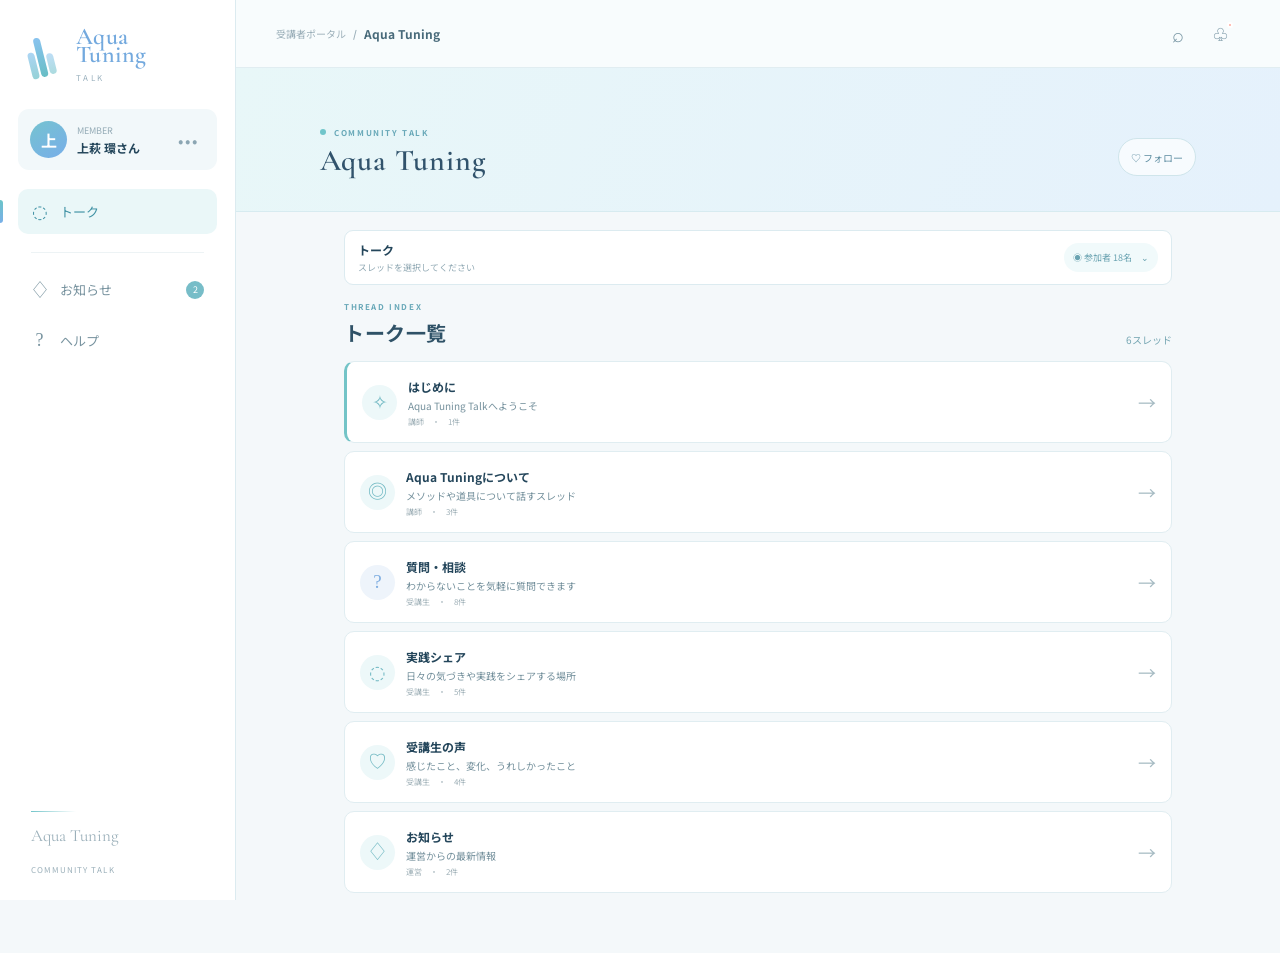
==== index.html @ fd18c33f "Simplify Aqua Tuning into thread-based talk app" ====
<!doctype html>
<html lang="ja">
  <head>
    <meta charset="UTF-8" />
    <meta name="viewport" content="width=device-width, initial-scale=1.0" />
    <meta name="theme-color" content="#f2f8fa" />
    <meta name="description" content="Aqua Tuning Talk" />
    <title>Aqua Tuning | Talk</title>
    <link rel="preconnect" href="https://fonts.googleapis.com" />
    <link rel="preconnect" href="https://fonts.gstatic.com" crossorigin />
    <link href="https://fonts.googleapis.com/css2?family=Cormorant+Garamond:wght@500;600;700&family=Noto+Sans+JP:wght@400;500;600;700&display=swap" rel="stylesheet" />
    <link rel="stylesheet" href="styles.css" />
  </head>
  <body>
    <div class="app-shell">
      <aside class="sidebar" id="sidebar" aria-label="メインナビゲーション">
        <div class="brand-lockup">
          <div class="brand-mark" aria-hidden="true"><span></span><span></span><span></span></div>
          <div><p class="brand-name">Aqua<br />Tuning</p><p class="brand-sub">TALK</p></div>
        </div>

        <div class="profile-card">
          <div class="avatar avatar-user">上</div>
          <div><p class="profile-label">MEMBER</p><p class="profile-name">上萩 環さん</p></div>
          <button class="icon-button" id="profile-button" aria-label="プロフィールメニュー">•••</button>
          <div class="profile-popover" id="profile-popover" hidden>
            <p>MY ACCOUNT</p><strong>上萩 環さん</strong>
            <button data-toast="プロフィール編集は準備中です">プロフィールを編集</button>
            <button data-toast="ログアウト機能は準備中です">ログアウト</button>
          </div>
        </div>

        <nav class="side-nav">
          <button class="side-link active" data-thread-list><span class="nav-icon">◌</span>トーク</button>
          <div class="nav-divider"></div>
          <button class="side-link" data-toast="お知らせ一覧は準備中です"><span class="nav-icon">♢</span>お知らせ<span class="nav-badge">2</span></button>
          <button class="side-link" data-toast="ヘルプセンターは準備中です"><span class="nav-icon">?</span>ヘルプ</button>
        </nav>

        <div class="sidebar-bottom"><div class="water-line"></div><p>Aqua Tuning</p><span>COMMUNITY TALK</span></div>
      </aside>

      <button class="drawer-scrim" id="drawer-scrim" aria-label="メニューを閉じる" hidden></button>

      <main class="main-content">
        <header class="topbar">
          <button class="mobile-menu" id="mobile-menu" aria-label="メニューを開く">☰</button>
          <div class="breadcrumb"><span>受講者ポータル</span><b>/</b><strong>Aqua Tuning</strong></div>
          <div class="top-actions">
            <button class="circle-action" data-toast="検索機能は準備中です" aria-label="検索">⌕</button>
            <button class="circle-action notification" id="notification-button" aria-label="通知">♧<i></i></button>
          </div>
          <div class="notification-popover" id="notification-popover" hidden>
            <div class="popover-heading"><strong>お知らせ</strong><span>2件</span></div>
            <button data-toast="お知らせを確認しました"><b>講師</b><span>新しい投稿があります</span><small>昨日</small></button>
            <button data-toast="お知らせを確認しました"><b>運営</b><span>Aqua Tuning Talkへようこそ</span><small>2日前</small></button>
          </div>
        </header>

        <section class="room-header">
          <div><p class="eyebrow"><span class="eyebrow-dot"></span> COMMUNITY TALK</p><h1>Aqua Tuning</h1></div>
          <button class="outline-button" data-toast="トークをフォローしました">♡ フォロー</button>
        </section>

        <div class="content-wrap">
          <div class="room-toolbar"><div><strong>トーク</strong><span>スレッドを選択してください</span></div><button data-toast="参加者一覧は準備中です">◉ 参加者 18名　⌄</button></div>

          <section class="thread-list-view" id="thread-list-view" aria-labelledby="thread-index-title">
            <div class="section-heading"><div><p class="section-kicker">THREAD INDEX</p><h2 id="thread-index-title">トーク一覧</h2></div><span class="thread-count">6スレッド</span></div>
            <div class="thread-list">
              <button class="thread-item pinned" data-thread="welcome"><span class="thread-symbol">✧</span><span class="thread-copy"><strong>はじめに</strong><small>Aqua Tuning Talkへようこそ</small><em>講師　・　1件</em></span><span class="thread-arrow">→</span></button>
              <button class="thread-item" data-thread="about"><span class="thread-symbol">◎</span><span class="thread-copy"><strong>Aqua Tuningについて</strong><small>メソッドや道具について話すスレッド</small><em>講師　・　3件</em></span><span class="thread-arrow">→</span></button>
              <button class="thread-item" data-thread="questions"><span class="thread-symbol">?</span><span class="thread-copy"><strong>質問・相談</strong><small>わからないことを気軽に質問できます</small><em>受講生　・　8件</em></span><span class="thread-arrow">→</span></button>
              <button class="thread-item" data-thread="practice"><span class="thread-symbol">◌</span><span class="thread-copy"><strong>実践シェア</strong><small>日々の気づきや実践をシェアする場所</small><em>受講生　・　5件</em></span><span class="thread-arrow">→</span></button>
              <button class="thread-item" data-thread="voice"><span class="thread-symbol">♡</span><span class="thread-copy"><strong>受講生の声</strong><small>感じたこと、変化、うれしかったこと</small><em>受講生　・　4件</em></span><span class="thread-arrow">→</span></button>
              <button class="thread-item" data-thread="news"><span class="thread-symbol">♢</span><span class="thread-copy"><strong>お知らせ</strong><small>運営からの最新情報</small><em>運営　・　2件</em></span><span class="thread-arrow">→</span></button>
            </div>
          </section>

          <section class="thread-detail" id="thread-detail" hidden aria-live="polite">
            <button class="back-button" id="thread-back">← トーク一覧へ戻る</button>
            <div class="thread-detail-head"><span class="thread-detail-label" id="thread-label">THREAD</span><h2 id="thread-title">はじめに</h2><p id="thread-description"></p></div>
            <div class="thread-posts" id="thread-posts"></div>
            <div class="composer-card">
              <div class="avatar avatar-user">上</div>
              <div class="composer-main"><textarea id="thread-input" rows="2" placeholder="このスレッドに投稿する…"></textarea><div class="composer-actions"><div class="composer-tools"><button data-toast="画像添付は準備中です">⊙ 画像</button><button data-toast="ファイル添付は準備中です">⌁ ファイル</button></div><button class="primary-button" id="thread-post-button">投稿する <span>→</span></button></div></div>
            </div>
          </section>
        </div>
      </main>

      <nav class="mobile-bottom-nav" aria-label="スマホ用ナビゲーション"><button class="mobile-bottom-link active" data-thread-list><span>◌</span><small>トーク一覧</small></button><button class="mobile-bottom-link" data-toast="お知らせ一覧は準備中です"><span>♢</span><small>お知らせ</small></button><button class="mobile-bottom-link" data-toast="プロフィールは準備中です"><span>◯</span><small>プロフィール</small></button></nav>
    </div>
    <div class="toast" id="toast" role="status"></div>
    <script src="app.js"></script>
  </body>
</html>
---- styles.css ----
:root {
  --ink: #24465b;
  --muted: #8ba3ae;
  --line: #dcebf0;
  --paper: #f4f8fa;
  --white: #fff;
  --aqua: #69bdc4;
  --blue: #78afe8;
  --navy: #173b52;
  font-family: "Noto Sans JP", sans-serif;
  color: var(--ink);
  background: var(--paper);
}
* { box-sizing: border-box; }
html, body { margin: 0; min-width: 320px; background: var(--paper); }
body { -webkit-tap-highlight-color: transparent; }
button, textarea { font: inherit; }
button { border: 0; cursor: pointer; }
.app-shell { min-height: 100svh; }
.sidebar { position: fixed; inset: 0 auto 0 0; z-index: 12; width: min(86vw, 285px); padding: 26px 18px 22px; display: flex; flex-direction: column; background: var(--white); border-right: 1px solid var(--line); transform: translateX(-105%); transition: transform .22s ease; box-shadow: 12px 0 35px rgba(36, 89, 111, .12); }
.sidebar.open { transform: none; }
.drawer-scrim { position: fixed; inset: 0; z-index: 11; background: rgba(24, 53, 69, .28); }
.drawer-scrim[hidden] { display: none; }
.brand-lockup { display: flex; align-items: center; gap: 11px; padding: 2px 10px 26px; }
.brand-mark { width: 37px; height: 44px; display: flex; align-items: center; gap: 2px; transform: rotate(-14deg); }
.brand-mark span { display: block; width: 7px; border-radius: 10px; background: linear-gradient(180deg, #89c3ef, #68bec5); }
.brand-mark span:nth-child(1) { height: 27px; margin-top: 12px; opacity: .7; }.brand-mark span:nth-child(2) { height: 40px; }.brand-mark span:nth-child(3) { height: 21px; margin-top: 17px; opacity: .55; }
.brand-name { margin: 0; color: #73a9de; font: 600 24px/.76 "Cormorant Garamond", serif; letter-spacing: .02em; }.brand-sub { margin: 8px 0 0; color: #9bb1be; font-size: 8px; letter-spacing: .29em; }
.profile-card { position: relative; display: flex; align-items: center; gap: 10px; margin-bottom: 19px; padding: 12px; border-radius: 11px; background: #f2f8fa; }
.avatar { width: 37px; height: 37px; flex: 0 0 auto; display: grid; place-items: center; border-radius: 50%; color: white; font-weight: 700; }.avatar-user { background: linear-gradient(145deg, #75c3d0, #78aee9); }.avatar-instructor { background: linear-gradient(145deg, #8aafd1, #3a739e); }.avatar-tamura { background: linear-gradient(145deg, #e9c2a8, #c8907d); }
.profile-label { margin: 0; color: #94abb6; font-size: 9px; }.profile-name { margin: 2px 0 0; font-size: 12px; font-weight: 700; }.icon-button { margin-left: auto; background: none; color: #8ca6b3; letter-spacing: 2px; }
.profile-popover { position: absolute; z-index: 3; top: 62px; right: 0; left: 0; padding: 13px; background: white; border: 1px solid var(--line); border-radius: 11px; box-shadow: 0 14px 32px rgba(43, 88, 109, .14); }.profile-popover p { margin: 0 0 5px; color: #83a8b5; font-size: 8px; letter-spacing: .15em; }.profile-popover strong { display: block; margin-bottom: 8px; font-size: 11px; }.profile-popover button { display: block; width: 100%; padding: 8px 0; color: #668694; background: none; border-top: 1px solid #edf3f5; text-align: left; font-size: 10px; }
.side-nav { display: grid; gap: 6px; }.side-link { position: relative; display: flex; align-items: center; gap: 12px; width: 100%; min-height: 45px; padding: 10px 13px; color: #78939f; background: transparent; border-radius: 10px; text-align: left; font-size: 13px; }.side-link.active, .side-link:hover { color: #3f91a4; background: #eaf7f8; }.side-link.active::before { content: ""; position: absolute; left: -18px; width: 3px; height: 23px; border-radius: 0 3px 3px 0; background: linear-gradient(#6bc4c8, #79afe8); }.nav-icon { width: 17px; text-align: center; font: 18px serif; }.nav-divider { height: 1px; margin: 12px 13px 8px; background: #edf3f5; }.nav-badge { display: grid; place-items: center; width: 18px; height: 18px; margin-left: auto; color: white; background: #77bdc8; border-radius: 50%; font-size: 9px; }
.sidebar-bottom { margin-top: auto; padding: 0 13px; color: #9bb0ba; }.water-line { width: 45px; height: 1px; margin-bottom: 13px; background: linear-gradient(90deg, #73c5ca, transparent); }.sidebar-bottom p { margin: 0 0 8px; font: 17px "Cormorant Garamond", serif; }.sidebar-bottom span { font-size: 8px; letter-spacing: .13em; }
.main-content { min-height: 100svh; padding-bottom: 76px; }.topbar { position: sticky; top: 0; z-index: 8; display: flex; align-items: center; height: 58px; padding: 0 14px; background: rgba(248, 252, 253, .96); border-bottom: 1px solid #e1edf1; backdrop-filter: blur(12px); }.mobile-menu { display: grid; place-items: center; width: 40px; height: 40px; margin-right: 7px; color: #6d8d9a; background: transparent; font-size: 18px; }.breadcrumb { min-width: 0; flex: 1; display: flex; align-items: center; gap: 7px; overflow: hidden; color: #9bafb9; font-size: 10px; }.breadcrumb span, .breadcrumb b { display: none; }.breadcrumb strong { overflow: hidden; color: #486a7a; font-size: 12px; text-overflow: ellipsis; white-space: nowrap; }.top-actions { display: flex; gap: 2px; }.circle-action { position: relative; display: grid; place-items: center; width: 40px; height: 40px; color: #7896a4; background: transparent; border-radius: 50%; font-size: 20px; }.circle-action.notification { font-size: 15px; }.notification i { position: absolute; top: 8px; right: 7px; width: 6px; height: 6px; background: #ffab9f; border: 2px solid white; border-radius: 50%; }.notification-popover { position: fixed; z-index: 10; top: 61px; right: 14px; left: 14px; padding: 14px; background: white; border: 1px solid var(--line); border-radius: 12px; box-shadow: 0 15px 32px rgba(42, 86, 108, .14); }.popover-heading { display: flex; justify-content: space-between; margin-bottom: 5px; font-size: 12px; }.popover-heading span { color: #6eb9c1; font-size: 9px; }.notification-popover button { display: grid; grid-template-columns: 34px 1fr; gap: 2px 8px; width: 100%; padding: 10px 0; background: none; border-top: 1px solid #edf3f5; text-align: left; }.notification-popover button b { grid-row: span 2; display: grid; place-items: center; width: 27px; height: 27px; color: #66aab4; background: #edf8f9; border-radius: 50%; font-size: 8px; }.notification-popover button span { color: #5b7b8a; font-size: 10px; }.notification-popover button small { color: #a0b1ba; font-size: 8px; }
.room-header { display: flex; align-items: end; justify-content: space-between; min-height: 116px; padding: 27px 18px 23px; background: linear-gradient(110deg, #e8f7f8, #e5f1fc); border-bottom: 1px solid #d7ebf0; }.eyebrow, .section-kicker { margin: 0 0 8px; color: #68a8b8; font-size: 8px; font-weight: 700; letter-spacing: .2em; }.eyebrow-dot { display: inline-block; width: 6px; height: 6px; margin-right: 5px; background: #70c5ca; border-radius: 50%; vertical-align: 1px; }.room-header h1 { margin: 0; color: #31536c; font: 600 30px/1 "Cormorant Garamond", serif; letter-spacing: .03em; }.outline-button { min-height: 38px; padding: 8px 12px; color: #5f8ea2; background: rgba(255,255,255,.7); border: 1px solid #cfe5eb; border-radius: 20px; font-size: 10px; }
.content-wrap { width: 100%; padding: 0 14px 24px; }.room-toolbar { display: flex; align-items: center; justify-content: space-between; min-height: 55px; margin: 12px 0 16px; padding: 0 13px; background: white; border: 1px solid var(--line); border-radius: 9px; }.room-toolbar div { display: grid; gap: 3px; }.room-toolbar strong { font-size: 12px; }.room-toolbar span { color: #91a9b4; font-size: 9px; }.room-toolbar button { padding: 8px 9px; color: #6aa3b1; background: #f1fafb; border-radius: 17px; font-size: 9px; }
.section-heading { display: flex; align-items: end; justify-content: space-between; margin-bottom: 14px; }.section-kicker { margin-bottom: 6px; }.section-heading h2 { margin: 0; color: #2f5267; font-size: 20px; letter-spacing: .03em; }.thread-count { color: #75a6b2; font-size: 10px; }.thread-list { display: grid; gap: 8px; }.thread-item { display: flex; align-items: center; gap: 11px; width: 100%; min-height: 75px; padding: 12px 11px; color: var(--ink); background: white; border: 1px solid #e0edf1; border-radius: 10px; text-align: left; transition: .18s ease; }.thread-item:hover, .thread-item:focus-visible { border-color: #9ed4dc; box-shadow: 0 7px 18px rgba(57, 123, 148, .09); transform: translateY(-1px); outline: none; }.thread-item.pinned { border-left: 3px solid #73c4c7; }.thread-symbol { display: grid; place-items: center; width: 35px; height: 35px; flex: 0 0 auto; color: #72b9c3; background: #edf8f9; border-radius: 50%; font: 19px serif; }.thread-item:nth-child(3) .thread-symbol { color: #7eade1; background: #eef4fb; }.thread-copy { display: grid; min-width: 0; flex: 1; gap: 3px; }.thread-copy strong { overflow: hidden; font-size: 12px; text-overflow: ellipsis; white-space: nowrap; }.thread-copy small { overflow: hidden; color: #74909c; font-size: 10px; text-overflow: ellipsis; white-space: nowrap; }.thread-copy em { color: #a1b2b9; font-size: 8px; font-style: normal; }.thread-arrow { color: #a5bac2; font-size: 18px; }
.thread-detail { animation: rise .25s ease both; }.thread-detail[hidden] { display: none; }.back-button { min-height: 38px; padding: 7px 0; color: #6d9dab; background: transparent; font-size: 11px; }.thread-detail-head { padding: 15px 0 17px; }.thread-detail-label { color: #72adb9; font-size: 8px; letter-spacing: .2em; }.thread-detail-head h2 { margin: 5px 0 5px; font-size: 23px; }.thread-detail-head p { margin: 0; color: #7e99a4; font-size: 11px; }.thread-posts { display: grid; gap: 10px; margin-bottom: 14px; }.post-card { padding: 15px 14px 11px; background: white; border: 1px solid #e1edf1; border-radius: 10px; }.post-head { display: flex; align-items: center; gap: 9px; }.post-author { margin: 0; font-size: 11px; font-weight: 700; }.post-time { margin: 3px 0 0; color: #9cafb7; font-size: 8px; }.member-tag, .instructor-tag { margin-left: 4px; padding: 3px 5px; color: #77a0b0; background: #edf6f8; border-radius: 8px; font-size: 7px; font-weight: 500; }.instructor-tag { color: #6798cb; background: #eaf2fd; }.more-button { margin-left: auto; color: #b0c1c8; background: transparent; letter-spacing: 2px; }.post-body { margin: 13px 0; color: #5e7886; font-size: 12px; line-height: 1.9; white-space: pre-wrap; }.post-footer { display: flex; gap: 18px; padding-top: 9px; border-top: 1px solid #eef3f5; }.reaction-button, .comment-button { min-height: 28px; padding: 2px 0; color: #94aab3; background: none; font-size: 10px; }.reaction-button.liked { color: #5fb8c0; }.post-quote { display: flex; gap: 10px; align-items: center; margin-bottom: 13px; padding: 11px 12px; background: #f6fbfc; border-radius: 8px; }.post-quote > span { color: #8bc4d0; font: 28px Georgia; }.post-quote strong { font-size: 10px; }.post-quote p { margin: 3px 0 0; color: #829ba8; font-size: 9px; }
.composer-card { display: flex; gap: 9px; padding: 12px; background: white; border: 1px solid #dfecef; border-radius: 10px; }.composer-card > .avatar { width: 34px; height: 34px; }.composer-main { min-width: 0; flex: 1; }.composer-main textarea { display: block; width: 100%; min-height: 67px; padding: 0; color: var(--ink); background: transparent; border: 0; outline: none; resize: vertical; font-size: 13px; line-height: 1.7; }.composer-main textarea::placeholder { color: #a1b3bb; }.composer-actions { display: flex; align-items: center; justify-content: space-between; padding-top: 8px; border-top: 1px solid #eef3f5; }.composer-tools { display: flex; gap: 7px; }.composer-tools button { color: #91aab4; background: none; font-size: 10px; }.primary-button { min-height: 40px; padding: 8px 13px; color: white; background: linear-gradient(100deg, #70c6ca, #73aeea); border-radius: 19px; box-shadow: 0 7px 15px rgba(96,169,201,.2); font-size: 10px; }.primary-button span { margin-left: 4px; font-size: 14px; }
.mobile-bottom-nav { position: fixed; z-index: 7; right: 0; bottom: 0; left: 0; display: flex; height: calc(62px + env(safe-area-inset-bottom)); padding: 5px 16px env(safe-area-inset-bottom); background: rgba(255,255,255,.96); border-top: 1px solid var(--line); box-shadow: 0 -8px 25px rgba(41,92,116,.08); backdrop-filter: blur(14px); }.mobile-bottom-link { display: grid; place-content: center; flex: 1; gap: 1px; color: #9aafb9; background: transparent; font-size: 19px; }.mobile-bottom-link small { font-size: 9px; }.mobile-bottom-link.active { color: #4a9eae; font-weight: 700; }
.toast { position: fixed; z-index: 20; right: 20px; bottom: calc(75px + env(safe-area-inset-bottom)); left: 20px; padding: 12px 16px; color: white; background: #244b62; border-radius: 22px; box-shadow: 0 10px 25px rgba(26,62,82,.23); font-size: 11px; text-align: center; opacity: 0; pointer-events: none; transform: translateY(15px); transition: .25s ease; }.toast.show { opacity: 1; transform: none; }
@keyframes rise { from { opacity: 0; transform: translateY(4px); } to { opacity: 1; transform: none; } }
@media (min-width: 900px) {
  .sidebar { transform: none; width: 236px; box-shadow: none; }.drawer-scrim, .mobile-menu, .mobile-bottom-nav { display: none; }.main-content { margin-left: 236px; padding-bottom: 0; }.topbar { height: 68px; padding: 0 40px; }.breadcrumb span, .breadcrumb b { display: inline; }.notification-popover { position: absolute; top: 58px; right: 40px; left: auto; width: 280px; }.room-header { min-height: 144px; padding: 35px 8%; }.content-wrap { max-width: 900px; margin: 0 auto; padding: 0 36px 60px; }.room-toolbar { margin-top: 18px; }.thread-item { min-height: 82px; padding: 15px; }.thread-detail-head { padding-top: 21px; }.post-card, .composer-card { padding: 18px 20px 13px; }.toast { right: auto; bottom: 24px; left: 50%; width: max-content; transform: translate(-50%, 15px); }.toast.show { transform: translate(-50%, 0); }
}
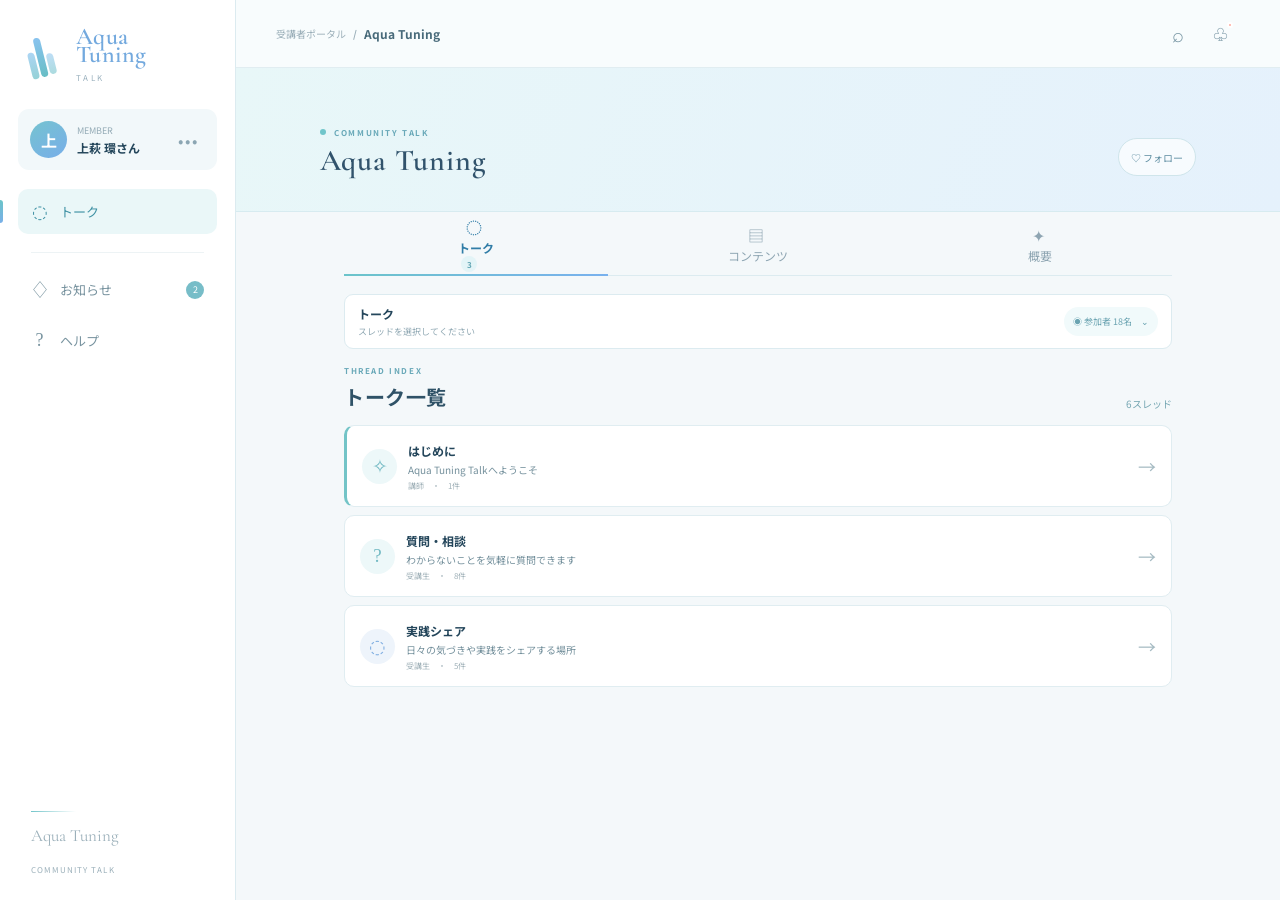
==== commit 54b7b867: "Restore category tabs with vertical thread lists" ====
--- a/index.html
+++ b/index.html
@@ -63,15 +63,35 @@
         </section>
 
         <div class="content-wrap">
+          <div class="tabbar" id="category-tabs" role="tablist" aria-label="カテゴリ">
+            <button class="tab active" role="tab" aria-selected="true" data-category="talk"><span>◌</span> トーク <b class="tab-count">3</b></button>
+            <button class="tab" role="tab" aria-selected="false" data-category="contents"><span>▤</span> コンテンツ</button>
+            <button class="tab" role="tab" aria-selected="false" data-category="overview"><span>✦</span> 概要</button>
+          </div>
           <div class="room-toolbar"><div><strong>トーク</strong><span>スレッドを選択してください</span></div><button data-toast="参加者一覧は準備中です">◉ 参加者 18名　⌄</button></div>
 
-          <section class="thread-list-view" id="thread-list-view" aria-labelledby="thread-index-title">
+          <section class="thread-list-view category-panel" id="category-talk" data-category-panel="talk" aria-labelledby="thread-index-title">
             <div class="section-heading"><div><p class="section-kicker">THREAD INDEX</p><h2 id="thread-index-title">トーク一覧</h2></div><span class="thread-count">6スレッド</span></div>
             <div class="thread-list">
               <button class="thread-item pinned" data-thread="welcome"><span class="thread-symbol">✧</span><span class="thread-copy"><strong>はじめに</strong><small>Aqua Tuning Talkへようこそ</small><em>講師　・　1件</em></span><span class="thread-arrow">→</span></button>
-              <button class="thread-item" data-thread="about"><span class="thread-symbol">◎</span><span class="thread-copy"><strong>Aqua Tuningについて</strong><small>メソッドや道具について話すスレッド</small><em>講師　・　3件</em></span><span class="thread-arrow">→</span></button>
               <button class="thread-item" data-thread="questions"><span class="thread-symbol">?</span><span class="thread-copy"><strong>質問・相談</strong><small>わからないことを気軽に質問できます</small><em>受講生　・　8件</em></span><span class="thread-arrow">→</span></button>
               <button class="thread-item" data-thread="practice"><span class="thread-symbol">◌</span><span class="thread-copy"><strong>実践シェア</strong><small>日々の気づきや実践をシェアする場所</small><em>受講生　・　5件</em></span><span class="thread-arrow">→</span></button>
+            </div>
+          </section>
+
+          <section class="thread-list-view category-panel" id="category-contents" data-category-panel="contents" hidden aria-labelledby="contents-index-title">
+            <div class="section-heading"><div><p class="section-kicker">CONTENT THREADS</p><h2 id="contents-index-title">コンテンツ</h2></div><span class="thread-count">3スレッド</span></div>
+            <div class="thread-list">
+              <button class="thread-item" data-thread="about"><span class="thread-symbol">◎</span><span class="thread-copy"><strong>Aqua Tuningについて</strong><small>メソッドや道具について話すスレッド</small><em>講師　・　3件</em></span><span class="thread-arrow">→</span></button>
+              <button class="thread-item" data-thread="practice"><span class="thread-symbol">◌</span><span class="thread-copy"><strong>実践シェア</strong><small>日々の気づきや実践をシェアする場所</small><em>受講生　・　5件</em></span><span class="thread-arrow">→</span></button>
+              <button class="thread-item" data-thread="questions"><span class="thread-symbol">?</span><span class="thread-copy"><strong>質問・相談</strong><small>コンテンツについて質問できます</small><em>受講生　・　8件</em></span><span class="thread-arrow">→</span></button>
+            </div>
+          </section>
+
+          <section class="thread-list-view category-panel" id="category-overview" data-category-panel="overview" hidden aria-labelledby="overview-index-title">
+            <div class="section-heading"><div><p class="section-kicker">OVERVIEW THREADS</p><h2 id="overview-index-title">概要</h2></div><span class="thread-count">3スレッド</span></div>
+            <div class="thread-list">
+              <button class="thread-item" data-thread="welcome"><span class="thread-symbol">✧</span><span class="thread-copy"><strong>はじめに</strong><small>Aqua Tuning Talkへようこそ</small><em>講師　・　1件</em></span><span class="thread-arrow">→</span></button>
               <button class="thread-item" data-thread="voice"><span class="thread-symbol">♡</span><span class="thread-copy"><strong>受講生の声</strong><small>感じたこと、変化、うれしかったこと</small><em>受講生　・　4件</em></span><span class="thread-arrow">→</span></button>
               <button class="thread-item" data-thread="news"><span class="thread-symbol">♢</span><span class="thread-copy"><strong>お知らせ</strong><small>運営からの最新情報</small><em>運営　・　2件</em></span><span class="thread-arrow">→</span></button>
             </div>
--- a/styles.css
+++ b/styles.css
@@ -34,7 +34,7 @@
 .sidebar-bottom { margin-top: auto; padding: 0 13px; color: #9bb0ba; }.water-line { width: 45px; height: 1px; margin-bottom: 13px; background: linear-gradient(90deg, #73c5ca, transparent); }.sidebar-bottom p { margin: 0 0 8px; font: 17px "Cormorant Garamond", serif; }.sidebar-bottom span { font-size: 8px; letter-spacing: .13em; }
 .main-content { min-height: 100svh; padding-bottom: 76px; }.topbar { position: sticky; top: 0; z-index: 8; display: flex; align-items: center; height: 58px; padding: 0 14px; background: rgba(248, 252, 253, .96); border-bottom: 1px solid #e1edf1; backdrop-filter: blur(12px); }.mobile-menu { display: grid; place-items: center; width: 40px; height: 40px; margin-right: 7px; color: #6d8d9a; background: transparent; font-size: 18px; }.breadcrumb { min-width: 0; flex: 1; display: flex; align-items: center; gap: 7px; overflow: hidden; color: #9bafb9; font-size: 10px; }.breadcrumb span, .breadcrumb b { display: none; }.breadcrumb strong { overflow: hidden; color: #486a7a; font-size: 12px; text-overflow: ellipsis; white-space: nowrap; }.top-actions { display: flex; gap: 2px; }.circle-action { position: relative; display: grid; place-items: center; width: 40px; height: 40px; color: #7896a4; background: transparent; border-radius: 50%; font-size: 20px; }.circle-action.notification { font-size: 15px; }.notification i { position: absolute; top: 8px; right: 7px; width: 6px; height: 6px; background: #ffab9f; border: 2px solid white; border-radius: 50%; }.notification-popover { position: fixed; z-index: 10; top: 61px; right: 14px; left: 14px; padding: 14px; background: white; border: 1px solid var(--line); border-radius: 12px; box-shadow: 0 15px 32px rgba(42, 86, 108, .14); }.popover-heading { display: flex; justify-content: space-between; margin-bottom: 5px; font-size: 12px; }.popover-heading span { color: #6eb9c1; font-size: 9px; }.notification-popover button { display: grid; grid-template-columns: 34px 1fr; gap: 2px 8px; width: 100%; padding: 10px 0; background: none; border-top: 1px solid #edf3f5; text-align: left; }.notification-popover button b { grid-row: span 2; display: grid; place-items: center; width: 27px; height: 27px; color: #66aab4; background: #edf8f9; border-radius: 50%; font-size: 8px; }.notification-popover button span { color: #5b7b8a; font-size: 10px; }.notification-popover button small { color: #a0b1ba; font-size: 8px; }
 .room-header { display: flex; align-items: end; justify-content: space-between; min-height: 116px; padding: 27px 18px 23px; background: linear-gradient(110deg, #e8f7f8, #e5f1fc); border-bottom: 1px solid #d7ebf0; }.eyebrow, .section-kicker { margin: 0 0 8px; color: #68a8b8; font-size: 8px; font-weight: 700; letter-spacing: .2em; }.eyebrow-dot { display: inline-block; width: 6px; height: 6px; margin-right: 5px; background: #70c5ca; border-radius: 50%; vertical-align: 1px; }.room-header h1 { margin: 0; color: #31536c; font: 600 30px/1 "Cormorant Garamond", serif; letter-spacing: .03em; }.outline-button { min-height: 38px; padding: 8px 12px; color: #5f8ea2; background: rgba(255,255,255,.7); border: 1px solid #cfe5eb; border-radius: 20px; font-size: 10px; }
-.content-wrap { width: 100%; padding: 0 14px 24px; }.room-toolbar { display: flex; align-items: center; justify-content: space-between; min-height: 55px; margin: 12px 0 16px; padding: 0 13px; background: white; border: 1px solid var(--line); border-radius: 9px; }.room-toolbar div { display: grid; gap: 3px; }.room-toolbar strong { font-size: 12px; }.room-toolbar span { color: #91a9b4; font-size: 9px; }.room-toolbar button { padding: 8px 9px; color: #6aa3b1; background: #f1fafb; border-radius: 17px; font-size: 9px; }
+.content-wrap { width: 100%; padding: 0 14px 24px; }.tabbar { position: sticky; top: 58px; z-index: 6; display: flex; align-items: stretch; gap: 4px; height: 56px; margin: 0 -14px; padding: 0 10px; background: rgba(244,248,250,.95); border-bottom: 1px solid var(--line); backdrop-filter: blur(10px); }.tab { position: relative; display: grid; place-content: center; flex: 1; min-height: 52px; padding: 0; color: #8ea5b2; background: transparent; font-size: 11px; }.tab span { display: none; }.tab.active { color: #317da7; font-weight: 700; }.tab.active::after { content: ""; position: absolute; right: 10%; bottom: -1px; left: 10%; height: 2px; background: linear-gradient(90deg, #6bc4ca, #79b1ee); }.tab-count { display: inline-grid; place-items: center; width: 16px; height: 16px; margin-left: 3px; color: #62a5b3; background: #e3f4f7; border-radius: 50%; font-size: 8px; }.room-toolbar { display: flex; align-items: center; justify-content: space-between; min-height: 55px; margin: 12px 0 16px; padding: 0 13px; background: white; border: 1px solid var(--line); border-radius: 9px; }.room-toolbar div { display: grid; gap: 3px; }.room-toolbar strong { font-size: 12px; }.room-toolbar span { color: #91a9b4; font-size: 9px; }.room-toolbar button { padding: 8px 9px; color: #6aa3b1; background: #f1fafb; border-radius: 17px; font-size: 9px; }
 .section-heading { display: flex; align-items: end; justify-content: space-between; margin-bottom: 14px; }.section-kicker { margin-bottom: 6px; }.section-heading h2 { margin: 0; color: #2f5267; font-size: 20px; letter-spacing: .03em; }.thread-count { color: #75a6b2; font-size: 10px; }.thread-list { display: grid; gap: 8px; }.thread-item { display: flex; align-items: center; gap: 11px; width: 100%; min-height: 75px; padding: 12px 11px; color: var(--ink); background: white; border: 1px solid #e0edf1; border-radius: 10px; text-align: left; transition: .18s ease; }.thread-item:hover, .thread-item:focus-visible { border-color: #9ed4dc; box-shadow: 0 7px 18px rgba(57, 123, 148, .09); transform: translateY(-1px); outline: none; }.thread-item.pinned { border-left: 3px solid #73c4c7; }.thread-symbol { display: grid; place-items: center; width: 35px; height: 35px; flex: 0 0 auto; color: #72b9c3; background: #edf8f9; border-radius: 50%; font: 19px serif; }.thread-item:nth-child(3) .thread-symbol { color: #7eade1; background: #eef4fb; }.thread-copy { display: grid; min-width: 0; flex: 1; gap: 3px; }.thread-copy strong { overflow: hidden; font-size: 12px; text-overflow: ellipsis; white-space: nowrap; }.thread-copy small { overflow: hidden; color: #74909c; font-size: 10px; text-overflow: ellipsis; white-space: nowrap; }.thread-copy em { color: #a1b2b9; font-size: 8px; font-style: normal; }.thread-arrow { color: #a5bac2; font-size: 18px; }
 .thread-detail { animation: rise .25s ease both; }.thread-detail[hidden] { display: none; }.back-button { min-height: 38px; padding: 7px 0; color: #6d9dab; background: transparent; font-size: 11px; }.thread-detail-head { padding: 15px 0 17px; }.thread-detail-label { color: #72adb9; font-size: 8px; letter-spacing: .2em; }.thread-detail-head h2 { margin: 5px 0 5px; font-size: 23px; }.thread-detail-head p { margin: 0; color: #7e99a4; font-size: 11px; }.thread-posts { display: grid; gap: 10px; margin-bottom: 14px; }.post-card { padding: 15px 14px 11px; background: white; border: 1px solid #e1edf1; border-radius: 10px; }.post-head { display: flex; align-items: center; gap: 9px; }.post-author { margin: 0; font-size: 11px; font-weight: 700; }.post-time { margin: 3px 0 0; color: #9cafb7; font-size: 8px; }.member-tag, .instructor-tag { margin-left: 4px; padding: 3px 5px; color: #77a0b0; background: #edf6f8; border-radius: 8px; font-size: 7px; font-weight: 500; }.instructor-tag { color: #6798cb; background: #eaf2fd; }.more-button { margin-left: auto; color: #b0c1c8; background: transparent; letter-spacing: 2px; }.post-body { margin: 13px 0; color: #5e7886; font-size: 12px; line-height: 1.9; white-space: pre-wrap; }.post-footer { display: flex; gap: 18px; padding-top: 9px; border-top: 1px solid #eef3f5; }.reaction-button, .comment-button { min-height: 28px; padding: 2px 0; color: #94aab3; background: none; font-size: 10px; }.reaction-button.liked { color: #5fb8c0; }.post-quote { display: flex; gap: 10px; align-items: center; margin-bottom: 13px; padding: 11px 12px; background: #f6fbfc; border-radius: 8px; }.post-quote > span { color: #8bc4d0; font: 28px Georgia; }.post-quote strong { font-size: 10px; }.post-quote p { margin: 3px 0 0; color: #829ba8; font-size: 9px; }
 .composer-card { display: flex; gap: 9px; padding: 12px; background: white; border: 1px solid #dfecef; border-radius: 10px; }.composer-card > .avatar { width: 34px; height: 34px; }.composer-main { min-width: 0; flex: 1; }.composer-main textarea { display: block; width: 100%; min-height: 67px; padding: 0; color: var(--ink); background: transparent; border: 0; outline: none; resize: vertical; font-size: 13px; line-height: 1.7; }.composer-main textarea::placeholder { color: #a1b3bb; }.composer-actions { display: flex; align-items: center; justify-content: space-between; padding-top: 8px; border-top: 1px solid #eef3f5; }.composer-tools { display: flex; gap: 7px; }.composer-tools button { color: #91aab4; background: none; font-size: 10px; }.primary-button { min-height: 40px; padding: 8px 13px; color: white; background: linear-gradient(100deg, #70c6ca, #73aeea); border-radius: 19px; box-shadow: 0 7px 15px rgba(96,169,201,.2); font-size: 10px; }.primary-button span { margin-left: 4px; font-size: 14px; }
@@ -43,4 +43,5 @@
 @keyframes rise { from { opacity: 0; transform: translateY(4px); } to { opacity: 1; transform: none; } }
 @media (min-width: 900px) {
   .sidebar { transform: none; width: 236px; box-shadow: none; }.drawer-scrim, .mobile-menu, .mobile-bottom-nav { display: none; }.main-content { margin-left: 236px; padding-bottom: 0; }.topbar { height: 68px; padding: 0 40px; }.breadcrumb span, .breadcrumb b { display: inline; }.notification-popover { position: absolute; top: 58px; right: 40px; left: auto; width: 280px; }.room-header { min-height: 144px; padding: 35px 8%; }.content-wrap { max-width: 900px; margin: 0 auto; padding: 0 36px 60px; }.room-toolbar { margin-top: 18px; }.thread-item { min-height: 82px; padding: 15px; }.thread-detail-head { padding-top: 21px; }.post-card, .composer-card { padding: 18px 20px 13px; }.toast { right: auto; bottom: 24px; left: 50%; width: max-content; transform: translate(-50%, 15px); }.toast.show { transform: translate(-50%, 0); }
+  .tabbar { top: 68px; margin: 0; height: 64px; gap: 18px; padding: 0; }.tab { min-height: 60px; font-size: 12px; }.tab span { display: inline; margin-right: 4px; font-size: 16px; }.tab.active::after { right: 0; left: 0; }
 }
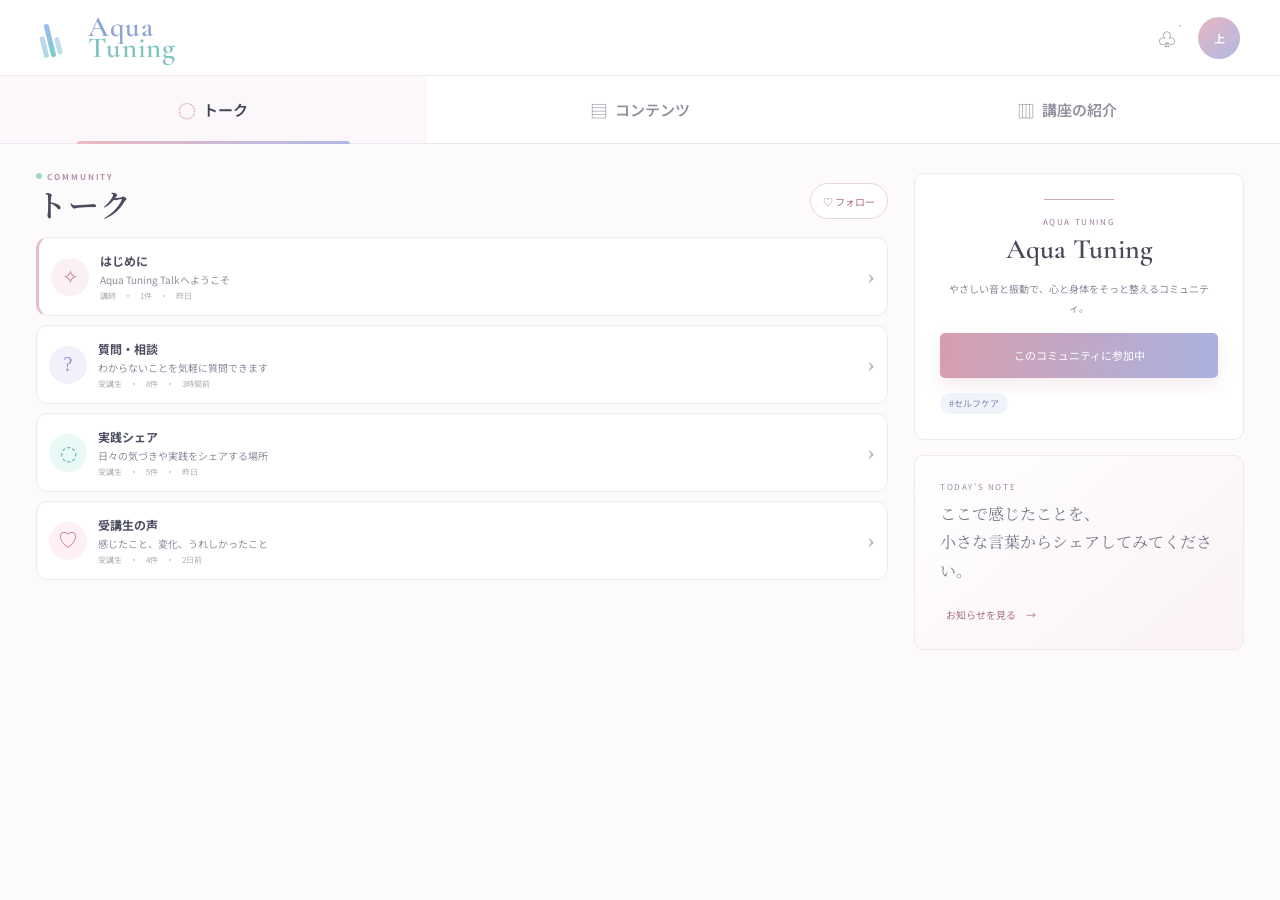
==== commit 537c5dbd: "Refresh Aqua Tuning with feminine Fincs-inspired layout" ====
--- a/index.html
+++ b/index.html
@@ -3,113 +3,68 @@
   <head>
     <meta charset="UTF-8" />
     <meta name="viewport" content="width=device-width, initial-scale=1.0" />
-    <meta name="theme-color" content="#f2f8fa" />
+    <meta name="theme-color" content="#fbf8fa" />
     <meta name="description" content="Aqua Tuning Talk" />
     <title>Aqua Tuning | Talk</title>
     <link rel="preconnect" href="https://fonts.googleapis.com" />
     <link rel="preconnect" href="https://fonts.gstatic.com" crossorigin />
-    <link href="https://fonts.googleapis.com/css2?family=Cormorant+Garamond:wght@500;600;700&family=Noto+Sans+JP:wght@400;500;600;700&display=swap" rel="stylesheet" />
+    <link href="https://fonts.googleapis.com/css2?family=Cormorant+Garamond:wght@500;600;700&family=Noto+Sans+JP:wght@400;500;600;700&family=Noto+Serif+JP:wght@500;600;700&display=swap" rel="stylesheet" />
     <link rel="stylesheet" href="styles.css" />
   </head>
   <body>
     <div class="app-shell">
-      <aside class="sidebar" id="sidebar" aria-label="メインナビゲーション">
-        <div class="brand-lockup">
-          <div class="brand-mark" aria-hidden="true"><span></span><span></span><span></span></div>
-          <div><p class="brand-name">Aqua<br />Tuning</p><p class="brand-sub">TALK</p></div>
-        </div>
+      <header class="site-header">
+        <button class="mobile-menu" id="mobile-menu" aria-label="メニューを開く">☰</button>
+        <a class="brand" href="?tab=talk" aria-label="Aqua Tuning"><span class="brand-watermark" aria-hidden="true"><i></i><i></i><i></i></span><span class="brand-word">Aqua<br /><em>Tuning</em></span></a>
+        <div class="header-actions"><button class="header-icon" data-toast="通知は準備中です" aria-label="通知">♧<b></b></button><button class="user-icon" data-toast="プロフィールは準備中です" aria-label="プロフィール">上</button></div>
+      </header>
 
-        <div class="profile-card">
-          <div class="avatar avatar-user">上</div>
-          <div><p class="profile-label">MEMBER</p><p class="profile-name">上萩 環さん</p></div>
-          <button class="icon-button" id="profile-button" aria-label="プロフィールメニュー">•••</button>
-          <div class="profile-popover" id="profile-popover" hidden>
-            <p>MY ACCOUNT</p><strong>上萩 環さん</strong>
-            <button data-toast="プロフィール編集は準備中です">プロフィールを編集</button>
-            <button data-toast="ログアウト機能は準備中です">ログアウト</button>
-          </div>
-        </div>
+      <nav class="category-tabs" id="category-tabs" role="tablist" aria-label="Aqua Tuningカテゴリ">
+        <button class="category-tab active" role="tab" aria-selected="true" data-category="talk"><span>◌</span>トーク</button>
+        <button class="category-tab" role="tab" aria-selected="false" data-category="contents"><span>▤</span>コンテンツ</button>
+        <button class="category-tab" role="tab" aria-selected="false" data-category="intro"><span>▥</span>講座の紹介</button>
+      </nav>
 
-        <nav class="side-nav">
-          <button class="side-link active" data-thread-list><span class="nav-icon">◌</span>トーク</button>
-          <div class="nav-divider"></div>
-          <button class="side-link" data-toast="お知らせ一覧は準備中です"><span class="nav-icon">♢</span>お知らせ<span class="nav-badge">2</span></button>
-          <button class="side-link" data-toast="ヘルプセンターは準備中です"><span class="nav-icon">?</span>ヘルプ</button>
-        </nav>
-
-        <div class="sidebar-bottom"><div class="water-line"></div><p>Aqua Tuning</p><span>COMMUNITY TALK</span></div>
-      </aside>
-
-      <button class="drawer-scrim" id="drawer-scrim" aria-label="メニューを閉じる" hidden></button>
-
-      <main class="main-content">
-        <header class="topbar">
-          <button class="mobile-menu" id="mobile-menu" aria-label="メニューを開く">☰</button>
-          <div class="breadcrumb"><span>受講者ポータル</span><b>/</b><strong>Aqua Tuning</strong></div>
-          <div class="top-actions">
-            <button class="circle-action" data-toast="検索機能は準備中です" aria-label="検索">⌕</button>
-            <button class="circle-action notification" id="notification-button" aria-label="通知">♧<i></i></button>
-          </div>
-          <div class="notification-popover" id="notification-popover" hidden>
-            <div class="popover-heading"><strong>お知らせ</strong><span>2件</span></div>
-            <button data-toast="お知らせを確認しました"><b>講師</b><span>新しい投稿があります</span><small>昨日</small></button>
-            <button data-toast="お知らせを確認しました"><b>運営</b><span>Aqua Tuning Talkへようこそ</span><small>2日前</small></button>
-          </div>
-        </header>
-
-        <section class="room-header">
-          <div><p class="eyebrow"><span class="eyebrow-dot"></span> COMMUNITY TALK</p><h1>Aqua Tuning</h1></div>
-          <button class="outline-button" data-toast="トークをフォローしました">♡ フォロー</button>
-        </section>
-
-        <div class="content-wrap">
-          <div class="tabbar" id="category-tabs" role="tablist" aria-label="カテゴリ">
-            <button class="tab active" role="tab" aria-selected="true" data-category="talk"><span>◌</span> トーク <b class="tab-count">3</b></button>
-            <button class="tab" role="tab" aria-selected="false" data-category="contents"><span>▤</span> コンテンツ</button>
-            <button class="tab" role="tab" aria-selected="false" data-category="overview"><span>✦</span> 概要</button>
-          </div>
-          <div class="room-toolbar"><div><strong>トーク</strong><span>スレッドを選択してください</span></div><button data-toast="参加者一覧は準備中です">◉ 参加者 18名　⌄</button></div>
-
-          <section class="thread-list-view category-panel" id="category-talk" data-category-panel="talk" aria-labelledby="thread-index-title">
-            <div class="section-heading"><div><p class="section-kicker">THREAD INDEX</p><h2 id="thread-index-title">トーク一覧</h2></div><span class="thread-count">6スレッド</span></div>
-            <div class="thread-list">
-              <button class="thread-item pinned" data-thread="welcome"><span class="thread-symbol">✧</span><span class="thread-copy"><strong>はじめに</strong><small>Aqua Tuning Talkへようこそ</small><em>講師　・　1件</em></span><span class="thread-arrow">→</span></button>
-              <button class="thread-item" data-thread="questions"><span class="thread-symbol">?</span><span class="thread-copy"><strong>質問・相談</strong><small>わからないことを気軽に質問できます</small><em>受講生　・　8件</em></span><span class="thread-arrow">→</span></button>
-              <button class="thread-item" data-thread="practice"><span class="thread-symbol">◌</span><span class="thread-copy"><strong>実践シェア</strong><small>日々の気づきや実践をシェアする場所</small><em>受講生　・　5件</em></span><span class="thread-arrow">→</span></button>
+      <div class="page-grid">
+        <main class="main-column">
+          <section class="category-panel" id="category-talk" data-category-panel="talk" aria-labelledby="talk-title">
+            <div class="page-heading"><div><p class="eyebrow"><span></span>COMMUNITY</p><h1 id="talk-title">トーク</h1></div><button class="soft-button" data-toast="トークをフォローしました">♡ フォロー</button></div>
+            <div class="thread-list" id="talk-thread-list">
+              <button class="thread-item featured" data-thread="welcome"><span class="thread-icon icon-pearl">✧</span><span class="thread-copy"><strong>はじめに</strong><small>Aqua Tuning Talkへようこそ</small><em>講師　・　1件　・　昨日</em></span><span class="thread-arrow">›</span></button>
+              <button class="thread-item" data-thread="questions"><span class="thread-icon icon-lavender">?</span><span class="thread-copy"><strong>質問・相談</strong><small>わからないことを気軽に質問できます</small><em>受講生　・　8件　・　3時間前</em></span><span class="thread-arrow">›</span></button>
+              <button class="thread-item" data-thread="practice"><span class="thread-icon icon-aqua">◌</span><span class="thread-copy"><strong>実践シェア</strong><small>日々の気づきや実践をシェアする場所</small><em>受講生　・　5件　・　昨日</em></span><span class="thread-arrow">›</span></button>
+              <button class="thread-item" data-thread="voice"><span class="thread-icon icon-rose">♡</span><span class="thread-copy"><strong>受講生の声</strong><small>感じたこと、変化、うれしかったこと</small><em>受講生　・　4件　・　2日前</em></span><span class="thread-arrow">›</span></button>
             </div>
           </section>
 
-          <section class="thread-list-view category-panel" id="category-contents" data-category-panel="contents" hidden aria-labelledby="contents-index-title">
-            <div class="section-heading"><div><p class="section-kicker">CONTENT THREADS</p><h2 id="contents-index-title">コンテンツ</h2></div><span class="thread-count">3スレッド</span></div>
+          <section class="category-panel" id="category-contents" data-category-panel="contents" hidden aria-labelledby="contents-title">
+            <div class="page-heading"><div><p class="eyebrow"><span></span>CONTENT ROOM</p><h1 id="contents-title">コンテンツ</h1></div><button class="soft-button" data-toast="コンテンツをフォローしました">♡ フォロー</button></div>
             <div class="thread-list">
-              <button class="thread-item" data-thread="about"><span class="thread-symbol">◎</span><span class="thread-copy"><strong>Aqua Tuningについて</strong><small>メソッドや道具について話すスレッド</small><em>講師　・　3件</em></span><span class="thread-arrow">→</span></button>
-              <button class="thread-item" data-thread="practice"><span class="thread-symbol">◌</span><span class="thread-copy"><strong>実践シェア</strong><small>日々の気づきや実践をシェアする場所</small><em>受講生　・　5件</em></span><span class="thread-arrow">→</span></button>
-              <button class="thread-item" data-thread="questions"><span class="thread-symbol">?</span><span class="thread-copy"><strong>質問・相談</strong><small>コンテンツについて質問できます</small><em>受講生　・　8件</em></span><span class="thread-arrow">→</span></button>
+              <button class="thread-item featured" data-thread="about"><span class="thread-icon icon-pearl">◎</span><span class="thread-copy"><strong>Aqua Tuningについて</strong><small>メソッドや道具について話すスレッド</small><em>講師　・　3件　・　2日前</em></span><span class="thread-arrow">›</span></button>
+              <button class="thread-item" data-thread="practice"><span class="thread-icon icon-aqua">◌</span><span class="thread-copy"><strong>日々の実践</strong><small>暮らしの中で感じたことをシェア</small><em>受講生　・　5件　・　昨日</em></span><span class="thread-arrow">›</span></button>
+              <button class="thread-item" data-thread="questions"><span class="thread-icon icon-lavender">?</span><span class="thread-copy"><strong>コンテンツについて質問</strong><small>みんなで答えを見つけるスレッド</small><em>受講生　・　8件　・　3時間前</em></span><span class="thread-arrow">›</span></button>
             </div>
           </section>
 
-          <section class="thread-list-view category-panel" id="category-overview" data-category-panel="overview" hidden aria-labelledby="overview-index-title">
-            <div class="section-heading"><div><p class="section-kicker">OVERVIEW THREADS</p><h2 id="overview-index-title">概要</h2></div><span class="thread-count">3スレッド</span></div>
-            <div class="thread-list">
-              <button class="thread-item" data-thread="welcome"><span class="thread-symbol">✧</span><span class="thread-copy"><strong>はじめに</strong><small>Aqua Tuning Talkへようこそ</small><em>講師　・　1件</em></span><span class="thread-arrow">→</span></button>
-              <button class="thread-item" data-thread="voice"><span class="thread-symbol">♡</span><span class="thread-copy"><strong>受講生の声</strong><small>感じたこと、変化、うれしかったこと</small><em>受講生　・　4件</em></span><span class="thread-arrow">→</span></button>
-              <button class="thread-item" data-thread="news"><span class="thread-symbol">♢</span><span class="thread-copy"><strong>お知らせ</strong><small>運営からの最新情報</small><em>運営　・　2件</em></span><span class="thread-arrow">→</span></button>
-            </div>
+          <section class="category-panel intro-panel" id="category-intro" data-category-panel="intro" hidden aria-labelledby="intro-title">
+            <div class="page-heading"><div><p class="eyebrow"><span></span>ABOUT AQUA TUNING</p><h1 id="intro-title">講座の紹介</h1></div></div>
+            <div class="intro-hero"><div class="intro-orb orb-one"></div><div class="intro-orb orb-two"></div><div class="intro-copy"><p class="intro-script">Aqua Tuning</p><h2>触れるたび、<br /><em>自分を愛する時間。</em></h2><p>やさしい音と振動で、心と身体をそっと整える。Aqua Tuningの世界へようこそ。</p></div><div class="intro-crystal" aria-hidden="true"></div></div>
+            <div class="intro-info-grid"><div><span>STYLE</span><strong>やさしいケア</strong><small>自分のペースで</small></div><div><span>COMMUNITY</span><strong>Talk</strong><small>みんなでシェア</small></div><div><span>SUPPORT</span><strong>いつでも</strong><small>講師・受講生と交流</small></div></div>
           </section>
 
           <section class="thread-detail" id="thread-detail" hidden aria-live="polite">
-            <button class="back-button" id="thread-back">← トーク一覧へ戻る</button>
+            <button class="back-button" id="thread-back">← 一覧へ戻る</button>
             <div class="thread-detail-head"><span class="thread-detail-label" id="thread-label">THREAD</span><h2 id="thread-title">はじめに</h2><p id="thread-description"></p></div>
             <div class="thread-posts" id="thread-posts"></div>
-            <div class="composer-card">
-              <div class="avatar avatar-user">上</div>
-              <div class="composer-main"><textarea id="thread-input" rows="2" placeholder="このスレッドに投稿する…"></textarea><div class="composer-actions"><div class="composer-tools"><button data-toast="画像添付は準備中です">⊙ 画像</button><button data-toast="ファイル添付は準備中です">⌁ ファイル</button></div><button class="primary-button" id="thread-post-button">投稿する <span>→</span></button></div></div>
-            </div>
+            <div class="composer-card"><div class="user-icon composer-avatar">上</div><div class="composer-main"><textarea id="thread-input" rows="2" placeholder="このスレッドに投稿する…"></textarea><div class="composer-actions"><div class="composer-tools"><button data-toast="画像添付は準備中です">⊙ 画像</button><button data-toast="ファイル添付は準備中です">⌁ ファイル</button></div><button class="primary-button" id="thread-post-button">投稿する <span>→</span></button></div></div></div>
           </section>
-        </div>
-      </main>
+        </main>
 
-      <nav class="mobile-bottom-nav" aria-label="スマホ用ナビゲーション"><button class="mobile-bottom-link active" data-thread-list><span>◌</span><small>トーク一覧</small></button><button class="mobile-bottom-link" data-toast="お知らせ一覧は準備中です"><span>♢</span><small>お知らせ</small></button><button class="mobile-bottom-link" data-toast="プロフィールは準備中です"><span>◯</span><small>プロフィール</small></button></nav>
+        <aside class="right-rail">
+          <section class="course-card"><div class="card-rule"></div><p class="card-label">AQUA TUNING</p><h2>Aqua Tuning</h2><p class="card-description">やさしい音と振動で、心と身体をそっと整えるコミュニティ。</p><button class="join-button" data-toast="参加状態を確認しました">このコミュニティに参加中</button><div class="tag">#セルフケア</div></section>
+          <section class="rail-card"><p class="rail-label">TODAY'S NOTE</p><p>ここで感じたことを、<br />小さな言葉からシェアしてみてください。</p><button data-toast="お知らせを確認しました">お知らせを見る　→</button></section>
+        </aside>
+      </div>
     </div>
     <div class="toast" id="toast" role="status"></div>
     <script src="app.js"></script>
--- a/styles.css
+++ b/styles.css
@@ -1,47 +1,11 @@
-:root {
-  --ink: #24465b;
-  --muted: #8ba3ae;
-  --line: #dcebf0;
-  --paper: #f4f8fa;
-  --white: #fff;
-  --aqua: #69bdc4;
-  --blue: #78afe8;
-  --navy: #173b52;
-  font-family: "Noto Sans JP", sans-serif;
-  color: var(--ink);
-  background: var(--paper);
-}
-* { box-sizing: border-box; }
-html, body { margin: 0; min-width: 320px; background: var(--paper); }
-body { -webkit-tap-highlight-color: transparent; }
-button, textarea { font: inherit; }
-button { border: 0; cursor: pointer; }
-.app-shell { min-height: 100svh; }
-.sidebar { position: fixed; inset: 0 auto 0 0; z-index: 12; width: min(86vw, 285px); padding: 26px 18px 22px; display: flex; flex-direction: column; background: var(--white); border-right: 1px solid var(--line); transform: translateX(-105%); transition: transform .22s ease; box-shadow: 12px 0 35px rgba(36, 89, 111, .12); }
-.sidebar.open { transform: none; }
-.drawer-scrim { position: fixed; inset: 0; z-index: 11; background: rgba(24, 53, 69, .28); }
-.drawer-scrim[hidden] { display: none; }
-.brand-lockup { display: flex; align-items: center; gap: 11px; padding: 2px 10px 26px; }
-.brand-mark { width: 37px; height: 44px; display: flex; align-items: center; gap: 2px; transform: rotate(-14deg); }
-.brand-mark span { display: block; width: 7px; border-radius: 10px; background: linear-gradient(180deg, #89c3ef, #68bec5); }
-.brand-mark span:nth-child(1) { height: 27px; margin-top: 12px; opacity: .7; }.brand-mark span:nth-child(2) { height: 40px; }.brand-mark span:nth-child(3) { height: 21px; margin-top: 17px; opacity: .55; }
-.brand-name { margin: 0; color: #73a9de; font: 600 24px/.76 "Cormorant Garamond", serif; letter-spacing: .02em; }.brand-sub { margin: 8px 0 0; color: #9bb1be; font-size: 8px; letter-spacing: .29em; }
-.profile-card { position: relative; display: flex; align-items: center; gap: 10px; margin-bottom: 19px; padding: 12px; border-radius: 11px; background: #f2f8fa; }
-.avatar { width: 37px; height: 37px; flex: 0 0 auto; display: grid; place-items: center; border-radius: 50%; color: white; font-weight: 700; }.avatar-user { background: linear-gradient(145deg, #75c3d0, #78aee9); }.avatar-instructor { background: linear-gradient(145deg, #8aafd1, #3a739e); }.avatar-tamura { background: linear-gradient(145deg, #e9c2a8, #c8907d); }
-.profile-label { margin: 0; color: #94abb6; font-size: 9px; }.profile-name { margin: 2px 0 0; font-size: 12px; font-weight: 700; }.icon-button { margin-left: auto; background: none; color: #8ca6b3; letter-spacing: 2px; }
-.profile-popover { position: absolute; z-index: 3; top: 62px; right: 0; left: 0; padding: 13px; background: white; border: 1px solid var(--line); border-radius: 11px; box-shadow: 0 14px 32px rgba(43, 88, 109, .14); }.profile-popover p { margin: 0 0 5px; color: #83a8b5; font-size: 8px; letter-spacing: .15em; }.profile-popover strong { display: block; margin-bottom: 8px; font-size: 11px; }.profile-popover button { display: block; width: 100%; padding: 8px 0; color: #668694; background: none; border-top: 1px solid #edf3f5; text-align: left; font-size: 10px; }
-.side-nav { display: grid; gap: 6px; }.side-link { position: relative; display: flex; align-items: center; gap: 12px; width: 100%; min-height: 45px; padding: 10px 13px; color: #78939f; background: transparent; border-radius: 10px; text-align: left; font-size: 13px; }.side-link.active, .side-link:hover { color: #3f91a4; background: #eaf7f8; }.side-link.active::before { content: ""; position: absolute; left: -18px; width: 3px; height: 23px; border-radius: 0 3px 3px 0; background: linear-gradient(#6bc4c8, #79afe8); }.nav-icon { width: 17px; text-align: center; font: 18px serif; }.nav-divider { height: 1px; margin: 12px 13px 8px; background: #edf3f5; }.nav-badge { display: grid; place-items: center; width: 18px; height: 18px; margin-left: auto; color: white; background: #77bdc8; border-radius: 50%; font-size: 9px; }
-.sidebar-bottom { margin-top: auto; padding: 0 13px; color: #9bb0ba; }.water-line { width: 45px; height: 1px; margin-bottom: 13px; background: linear-gradient(90deg, #73c5ca, transparent); }.sidebar-bottom p { margin: 0 0 8px; font: 17px "Cormorant Garamond", serif; }.sidebar-bottom span { font-size: 8px; letter-spacing: .13em; }
-.main-content { min-height: 100svh; padding-bottom: 76px; }.topbar { position: sticky; top: 0; z-index: 8; display: flex; align-items: center; height: 58px; padding: 0 14px; background: rgba(248, 252, 253, .96); border-bottom: 1px solid #e1edf1; backdrop-filter: blur(12px); }.mobile-menu { display: grid; place-items: center; width: 40px; height: 40px; margin-right: 7px; color: #6d8d9a; background: transparent; font-size: 18px; }.breadcrumb { min-width: 0; flex: 1; display: flex; align-items: center; gap: 7px; overflow: hidden; color: #9bafb9; font-size: 10px; }.breadcrumb span, .breadcrumb b { display: none; }.breadcrumb strong { overflow: hidden; color: #486a7a; font-size: 12px; text-overflow: ellipsis; white-space: nowrap; }.top-actions { display: flex; gap: 2px; }.circle-action { position: relative; display: grid; place-items: center; width: 40px; height: 40px; color: #7896a4; background: transparent; border-radius: 50%; font-size: 20px; }.circle-action.notification { font-size: 15px; }.notification i { position: absolute; top: 8px; right: 7px; width: 6px; height: 6px; background: #ffab9f; border: 2px solid white; border-radius: 50%; }.notification-popover { position: fixed; z-index: 10; top: 61px; right: 14px; left: 14px; padding: 14px; background: white; border: 1px solid var(--line); border-radius: 12px; box-shadow: 0 15px 32px rgba(42, 86, 108, .14); }.popover-heading { display: flex; justify-content: space-between; margin-bottom: 5px; font-size: 12px; }.popover-heading span { color: #6eb9c1; font-size: 9px; }.notification-popover button { display: grid; grid-template-columns: 34px 1fr; gap: 2px 8px; width: 100%; padding: 10px 0; background: none; border-top: 1px solid #edf3f5; text-align: left; }.notification-popover button b { grid-row: span 2; display: grid; place-items: center; width: 27px; height: 27px; color: #66aab4; background: #edf8f9; border-radius: 50%; font-size: 8px; }.notification-popover button span { color: #5b7b8a; font-size: 10px; }.notification-popover button small { color: #a0b1ba; font-size: 8px; }
-.room-header { display: flex; align-items: end; justify-content: space-between; min-height: 116px; padding: 27px 18px 23px; background: linear-gradient(110deg, #e8f7f8, #e5f1fc); border-bottom: 1px solid #d7ebf0; }.eyebrow, .section-kicker { margin: 0 0 8px; color: #68a8b8; font-size: 8px; font-weight: 700; letter-spacing: .2em; }.eyebrow-dot { display: inline-block; width: 6px; height: 6px; margin-right: 5px; background: #70c5ca; border-radius: 50%; vertical-align: 1px; }.room-header h1 { margin: 0; color: #31536c; font: 600 30px/1 "Cormorant Garamond", serif; letter-spacing: .03em; }.outline-button { min-height: 38px; padding: 8px 12px; color: #5f8ea2; background: rgba(255,255,255,.7); border: 1px solid #cfe5eb; border-radius: 20px; font-size: 10px; }
-.content-wrap { width: 100%; padding: 0 14px 24px; }.tabbar { position: sticky; top: 58px; z-index: 6; display: flex; align-items: stretch; gap: 4px; height: 56px; margin: 0 -14px; padding: 0 10px; background: rgba(244,248,250,.95); border-bottom: 1px solid var(--line); backdrop-filter: blur(10px); }.tab { position: relative; display: grid; place-content: center; flex: 1; min-height: 52px; padding: 0; color: #8ea5b2; background: transparent; font-size: 11px; }.tab span { display: none; }.tab.active { color: #317da7; font-weight: 700; }.tab.active::after { content: ""; position: absolute; right: 10%; bottom: -1px; left: 10%; height: 2px; background: linear-gradient(90deg, #6bc4ca, #79b1ee); }.tab-count { display: inline-grid; place-items: center; width: 16px; height: 16px; margin-left: 3px; color: #62a5b3; background: #e3f4f7; border-radius: 50%; font-size: 8px; }.room-toolbar { display: flex; align-items: center; justify-content: space-between; min-height: 55px; margin: 12px 0 16px; padding: 0 13px; background: white; border: 1px solid var(--line); border-radius: 9px; }.room-toolbar div { display: grid; gap: 3px; }.room-toolbar strong { font-size: 12px; }.room-toolbar span { color: #91a9b4; font-size: 9px; }.room-toolbar button { padding: 8px 9px; color: #6aa3b1; background: #f1fafb; border-radius: 17px; font-size: 9px; }
-.section-heading { display: flex; align-items: end; justify-content: space-between; margin-bottom: 14px; }.section-kicker { margin-bottom: 6px; }.section-heading h2 { margin: 0; color: #2f5267; font-size: 20px; letter-spacing: .03em; }.thread-count { color: #75a6b2; font-size: 10px; }.thread-list { display: grid; gap: 8px; }.thread-item { display: flex; align-items: center; gap: 11px; width: 100%; min-height: 75px; padding: 12px 11px; color: var(--ink); background: white; border: 1px solid #e0edf1; border-radius: 10px; text-align: left; transition: .18s ease; }.thread-item:hover, .thread-item:focus-visible { border-color: #9ed4dc; box-shadow: 0 7px 18px rgba(57, 123, 148, .09); transform: translateY(-1px); outline: none; }.thread-item.pinned { border-left: 3px solid #73c4c7; }.thread-symbol { display: grid; place-items: center; width: 35px; height: 35px; flex: 0 0 auto; color: #72b9c3; background: #edf8f9; border-radius: 50%; font: 19px serif; }.thread-item:nth-child(3) .thread-symbol { color: #7eade1; background: #eef4fb; }.thread-copy { display: grid; min-width: 0; flex: 1; gap: 3px; }.thread-copy strong { overflow: hidden; font-size: 12px; text-overflow: ellipsis; white-space: nowrap; }.thread-copy small { overflow: hidden; color: #74909c; font-size: 10px; text-overflow: ellipsis; white-space: nowrap; }.thread-copy em { color: #a1b2b9; font-size: 8px; font-style: normal; }.thread-arrow { color: #a5bac2; font-size: 18px; }
-.thread-detail { animation: rise .25s ease both; }.thread-detail[hidden] { display: none; }.back-button { min-height: 38px; padding: 7px 0; color: #6d9dab; background: transparent; font-size: 11px; }.thread-detail-head { padding: 15px 0 17px; }.thread-detail-label { color: #72adb9; font-size: 8px; letter-spacing: .2em; }.thread-detail-head h2 { margin: 5px 0 5px; font-size: 23px; }.thread-detail-head p { margin: 0; color: #7e99a4; font-size: 11px; }.thread-posts { display: grid; gap: 10px; margin-bottom: 14px; }.post-card { padding: 15px 14px 11px; background: white; border: 1px solid #e1edf1; border-radius: 10px; }.post-head { display: flex; align-items: center; gap: 9px; }.post-author { margin: 0; font-size: 11px; font-weight: 700; }.post-time { margin: 3px 0 0; color: #9cafb7; font-size: 8px; }.member-tag, .instructor-tag { margin-left: 4px; padding: 3px 5px; color: #77a0b0; background: #edf6f8; border-radius: 8px; font-size: 7px; font-weight: 500; }.instructor-tag { color: #6798cb; background: #eaf2fd; }.more-button { margin-left: auto; color: #b0c1c8; background: transparent; letter-spacing: 2px; }.post-body { margin: 13px 0; color: #5e7886; font-size: 12px; line-height: 1.9; white-space: pre-wrap; }.post-footer { display: flex; gap: 18px; padding-top: 9px; border-top: 1px solid #eef3f5; }.reaction-button, .comment-button { min-height: 28px; padding: 2px 0; color: #94aab3; background: none; font-size: 10px; }.reaction-button.liked { color: #5fb8c0; }.post-quote { display: flex; gap: 10px; align-items: center; margin-bottom: 13px; padding: 11px 12px; background: #f6fbfc; border-radius: 8px; }.post-quote > span { color: #8bc4d0; font: 28px Georgia; }.post-quote strong { font-size: 10px; }.post-quote p { margin: 3px 0 0; color: #829ba8; font-size: 9px; }
-.composer-card { display: flex; gap: 9px; padding: 12px; background: white; border: 1px solid #dfecef; border-radius: 10px; }.composer-card > .avatar { width: 34px; height: 34px; }.composer-main { min-width: 0; flex: 1; }.composer-main textarea { display: block; width: 100%; min-height: 67px; padding: 0; color: var(--ink); background: transparent; border: 0; outline: none; resize: vertical; font-size: 13px; line-height: 1.7; }.composer-main textarea::placeholder { color: #a1b3bb; }.composer-actions { display: flex; align-items: center; justify-content: space-between; padding-top: 8px; border-top: 1px solid #eef3f5; }.composer-tools { display: flex; gap: 7px; }.composer-tools button { color: #91aab4; background: none; font-size: 10px; }.primary-button { min-height: 40px; padding: 8px 13px; color: white; background: linear-gradient(100deg, #70c6ca, #73aeea); border-radius: 19px; box-shadow: 0 7px 15px rgba(96,169,201,.2); font-size: 10px; }.primary-button span { margin-left: 4px; font-size: 14px; }
-.mobile-bottom-nav { position: fixed; z-index: 7; right: 0; bottom: 0; left: 0; display: flex; height: calc(62px + env(safe-area-inset-bottom)); padding: 5px 16px env(safe-area-inset-bottom); background: rgba(255,255,255,.96); border-top: 1px solid var(--line); box-shadow: 0 -8px 25px rgba(41,92,116,.08); backdrop-filter: blur(14px); }.mobile-bottom-link { display: grid; place-content: center; flex: 1; gap: 1px; color: #9aafb9; background: transparent; font-size: 19px; }.mobile-bottom-link small { font-size: 9px; }.mobile-bottom-link.active { color: #4a9eae; font-weight: 700; }
-.toast { position: fixed; z-index: 20; right: 20px; bottom: calc(75px + env(safe-area-inset-bottom)); left: 20px; padding: 12px 16px; color: white; background: #244b62; border-radius: 22px; box-shadow: 0 10px 25px rgba(26,62,82,.23); font-size: 11px; text-align: center; opacity: 0; pointer-events: none; transform: translateY(15px); transition: .25s ease; }.toast.show { opacity: 1; transform: none; }
-@keyframes rise { from { opacity: 0; transform: translateY(4px); } to { opacity: 1; transform: none; } }
-@media (min-width: 900px) {
-  .sidebar { transform: none; width: 236px; box-shadow: none; }.drawer-scrim, .mobile-menu, .mobile-bottom-nav { display: none; }.main-content { margin-left: 236px; padding-bottom: 0; }.topbar { height: 68px; padding: 0 40px; }.breadcrumb span, .breadcrumb b { display: inline; }.notification-popover { position: absolute; top: 58px; right: 40px; left: auto; width: 280px; }.room-header { min-height: 144px; padding: 35px 8%; }.content-wrap { max-width: 900px; margin: 0 auto; padding: 0 36px 60px; }.room-toolbar { margin-top: 18px; }.thread-item { min-height: 82px; padding: 15px; }.thread-detail-head { padding-top: 21px; }.post-card, .composer-card { padding: 18px 20px 13px; }.toast { right: auto; bottom: 24px; left: 50%; width: max-content; transform: translate(-50%, 15px); }.toast.show { transform: translate(-50%, 0); }
-  .tabbar { top: 68px; margin: 0; height: 64px; gap: 18px; padding: 0; }.tab { min-height: 60px; font-size: 12px; }.tab span { display: inline; margin-right: 4px; font-size: 16px; }.tab.active::after { right: 0; left: 0; }
-}
+:root { --ink:#3d4558; --muted:#9ca4b4; --line:#ebe8ed; --paper:#fcfafb; --white:#fff; --aqua:#87cbc8; --blue:#aeb8e8; --rose:#e8bfc9; --plum:#76647d; font-family:"Noto Sans JP",sans-serif; color:var(--ink); background:var(--paper); }
+*{box-sizing:border-box} html,body{margin:0;min-width:320px;background:var(--paper)} body{-webkit-tap-highlight-color:transparent} button,textarea{font:inherit} button{border:0;cursor:pointer} [hidden]{display:none!important}
+.app-shell{min-height:100svh}.site-header{height:64px;display:flex;align-items:center;justify-content:space-between;padding:0 16px;background:rgba(255,255,255,.95);border-bottom:1px solid #f0edf0;position:sticky;top:0;z-index:9;backdrop-filter:blur(12px)}
+.brand{display:flex;align-items:center;gap:8px;color:inherit;text-decoration:none}.brand-watermark{width:31px;height:37px;display:flex;align-items:center;gap:2px;transform:rotate(-14deg)}.brand-watermark i{display:block;width:5px;border-radius:8px;background:linear-gradient(180deg,#9bbced,#7dcbc7)}.brand-watermark i:nth-child(1){height:22px;margin-top:10px;opacity:.65}.brand-watermark i:nth-child(2){height:34px}.brand-watermark i:nth-child(3){height:18px;margin-top:14px;opacity:.55}.brand-word{font:600 23px/.72 "Cormorant Garamond",serif;letter-spacing:.03em;color:#8ca4d3}.brand-word em{color:#80c4c1;font-style:normal}.mobile-menu{display:grid;place-items:center;width:38px;height:38px;margin-right:3px;color:#9a8d9c;background:transparent;font-size:19px}.mobile-menu{display:none}.header-actions{display:flex;align-items:center;gap:12px}.header-icon{position:relative;width:34px;height:34px;color:#9a91a1;background:transparent;font-size:18px}.header-icon b{position:absolute;right:3px;top:4px;width:6px;height:6px;background:#e9aab6;border:2px solid white;border-radius:50%}.user-icon{display:grid;place-items:center;width:34px;height:34px;color:#fff;background:linear-gradient(145deg,#e5b6c1,#b2b8e3);border-radius:50%;font-size:11px;font-weight:700}.composer-avatar{border:0}
+.category-tabs{display:flex;height:56px;background:#fff;border-bottom:1px solid #ebe8ed;position:sticky;top:64px;z-index:8}.category-tab{position:relative;display:flex;align-items:center;justify-content:center;gap:7px;flex:1;color:#8f919d;background:transparent;font-size:12px;font-weight:600}.category-tab span{font-size:17px;color:#aaa6af}.category-tab.active{color:#3f4556;background:#fbf7fa}.category-tab.active::after{content:"";position:absolute;right:18%;bottom:-1px;left:18%;height:3px;background:linear-gradient(90deg,#edb9c1,#afb9e5);border-radius:3px 3px 0 0}.category-tab.active span{color:#db9eac}
+.page-grid{width:100%;padding:20px 14px 40px}.main-column{min-width:0}.page-heading{display:flex;align-items:end;justify-content:space-between;margin:3px 0 15px}.eyebrow{margin:0 0 6px;color:#b78eaa;font-size:8px;letter-spacing:.24em;font-weight:700}.eyebrow span{display:inline-block;width:6px;height:6px;margin-right:5px;background:#a1d7d1;border-radius:50%;vertical-align:1px}.page-heading h1{margin:0;color:#4a4b5c;font:600 27px/1 "Noto Serif JP",serif;letter-spacing:.04em}.soft-button{min-height:36px;padding:8px 12px;color:#ab7186;background:#fff;border:1px solid #ead5dc;border-radius:20px;font-size:10px}.thread-list{display:grid;gap:9px}.thread-item{display:flex;align-items:center;gap:11px;width:100%;min-height:79px;padding:13px 12px;color:var(--ink);background:var(--white);border:1px solid #eee9ed;border-radius:12px;text-align:left;transition:.18s ease}.thread-item:hover,.thread-item:focus-visible{border-color:#e6bbc8;box-shadow:0 8px 20px rgba(181,128,151,.11);transform:translateY(-1px);outline:none}.thread-item.featured{border-left:3px solid #e6bdc8}.thread-icon{display:grid;place-items:center;width:38px;height:38px;flex:0 0 auto;border-radius:50%;font:20px serif}.icon-pearl{color:#c28a9d;background:#fbf0f4}.icon-lavender{color:#8f91ca;background:#f1f0fb}.icon-aqua{color:#5db3b0;background:#eaf8f6}.icon-rose{color:#c58298;background:#fff0f3}.thread-copy{display:grid;min-width:0;flex:1;gap:3px}.thread-copy strong{overflow:hidden;color:#4d4f60;font-size:12px;text-overflow:ellipsis;white-space:nowrap}.thread-copy small{overflow:hidden;color:#898e9c;font-size:10px;text-overflow:ellipsis;white-space:nowrap}.thread-copy em{color:#b0adb7;font-size:8px;font-style:normal}.thread-arrow{color:#bdaeb8;font:24px Georgia}.right-rail{display:grid;gap:15px;margin-top:20px}.course-card,.rail-card{padding:20px;background:#fff;border:1px solid #eee9ed;border-radius:10px}.card-rule{width:70px;height:1px;margin:0 auto 16px;background:#c8a8ba}.card-label,.rail-label{margin:0 0 6px;color:#a47c9a;font-size:8px;letter-spacing:.2em;text-align:center}.course-card h2{margin:0;color:#474959;font:600 28px/1.2 "Cormorant Garamond",serif;text-align:center}.card-description{margin:12px 0 16px;color:#858996;font-size:10px;line-height:1.9;text-align:center}.join-button{width:100%;min-height:45px;color:#fff;background:linear-gradient(100deg,#d79eaf,#a9b2df);border-radius:5px;font-size:11px;box-shadow:0 7px 16px rgba(192,145,168,.18)}.tag{display:inline-block;margin-top:15px;padding:4px 9px;color:#7889b2;background:#f1f3fb;border-radius:20px;font-size:9px}.rail-card{background:linear-gradient(140deg,#fff,#fbf2f5)}.rail-label{text-align:left;color:#9e8ba8}.rail-card p:not(.rail-label){margin:8px 0 14px;color:#777c8c;font:16px/1.8 "Noto Serif JP",serif}.rail-card button{color:#ab7186;background:transparent;font-size:10px}
+.intro-hero{position:relative;min-height:300px;overflow:hidden;padding:34px 24px;background:linear-gradient(135deg,#eefaf7,#f6edf8 72%,#eef0fc);border:1px solid #eee9ed;border-radius:13px}.intro-copy{position:relative;z-index:2;max-width:250px}.intro-script{margin:0 0 10px;color:#8cbfc2;font:600 32px/1 "Cormorant Garamond",serif}.intro-copy h2{margin:0;color:#555265;font:600 24px/1.55 "Noto Serif JP",serif}.intro-copy h2 em{color:#c28fa6;font-style:normal}.intro-copy>p:last-child{margin:15px 0 0;color:#8c909e;font-size:10px;line-height:2}.intro-orb{position:absolute;border-radius:50%;border:1px solid rgba(255,255,255,.9)}.orb-one{right:-35px;bottom:-40px;width:240px;height:240px;background:radial-gradient(circle at 35% 35%,rgba(255,255,255,.86),rgba(173,217,214,.35));box-shadow:0 0 0 25px rgba(255,255,255,.2),0 0 0 55px rgba(255,255,255,.15)}.orb-two{right:92px;top:30px;width:88px;height:88px;background:rgba(255,255,255,.38)}.intro-crystal{position:absolute;right:52px;bottom:42px;width:74px;height:125px;background:linear-gradient(145deg,rgba(255,255,255,.95),rgba(188,218,230,.45));clip-path:polygon(48% 0,78% 18%,100% 74%,56% 100%,15% 78%,0 22%);transform:rotate(25deg);filter:drop-shadow(12px 14px 8px rgba(114,155,179,.16))}.intro-info-grid{display:grid;grid-template-columns:1fr;gap:8px;margin-top:10px}.intro-info-grid>div{display:flex;align-items:center;justify-content:space-between;padding:13px 15px;background:#fff;border:1px solid #eee9ed;border-radius:9px}.intro-info-grid span{color:#b18ea5;font-size:8px;letter-spacing:.15em}.intro-info-grid strong{color:#5b5e6f;font-size:11px}.intro-info-grid small{color:#a6a5ae;font-size:9px}
+.thread-detail{animation:rise .25s ease both}.thread-detail[hidden]{display:none}.back-button{min-height:38px;padding:7px 0;color:#af7890;background:transparent;font-size:11px}.thread-detail-head{padding:15px 0 17px}.thread-detail-label{color:#b487a1;font-size:8px;letter-spacing:.2em}.thread-detail-head h2{margin:5px 0;color:#4e5060;font:600 24px "Noto Serif JP",serif}.thread-detail-head p{margin:0;color:#858997;font-size:10px}.thread-posts{display:grid;gap:10px;margin-bottom:13px}.post-card{padding:15px 14px 11px;background:#fff;border:1px solid #eee9ed;border-radius:11px}.post-head{display:flex;align-items:center;gap:9px}.post-author{margin:0;color:#555767;font-size:11px;font-weight:700}.post-time{margin:3px 0 0;color:#b0adb7;font-size:8px}.member-tag,.instructor-tag{margin-left:4px;padding:3px 5px;color:#a27d96;background:#fbf0f4;border-radius:8px;font-size:7px;font-weight:500}.instructor-tag{color:#7b85bd;background:#eff1fb}.more-button{margin-left:auto;color:#b9b3bc;background:transparent;letter-spacing:2px}.post-body{margin:13px 0;color:#6f7280;font-size:12px;line-height:1.9;white-space:pre-wrap}.post-footer{display:flex;gap:18px;padding-top:9px;border-top:1px solid #f0edf0}.reaction-button,.comment-button{min-height:28px;padding:2px 0;color:#aaa5b0;background:none;font-size:10px}.reaction-button.liked{color:#c1849b}.post-quote{display:flex;gap:10px;align-items:center;margin-bottom:13px;padding:11px 12px;background:#fcf4f7;border-radius:8px}.post-quote>span{color:#d09caf;font:28px Georgia}.post-quote strong{font-size:10px}.post-quote p{margin:3px 0 0;color:#8c8390;font-size:9px}.composer-card{display:flex;gap:9px;padding:12px;background:#fff;border:1px solid #eee9ed;border-radius:10px}.composer-main{min-width:0;flex:1}.composer-main textarea{display:block;width:100%;min-height:67px;padding:0;color:var(--ink);background:transparent;border:0;outline:none;resize:vertical;font-size:13px;line-height:1.7}.composer-main textarea::placeholder{color:#b1adb5}.composer-actions{display:flex;align-items:center;justify-content:space-between;padding-top:8px;border-top:1px solid #f0edf0}.composer-tools{display:flex;gap:7px}.composer-tools button{color:#a79da9;background:none;font-size:10px}.primary-button{min-height:40px;padding:8px 13px;color:#fff;background:linear-gradient(100deg,#d89dad,#aab5df);border-radius:19px;box-shadow:0 7px 15px rgba(191,139,164,.18);font-size:10px}.primary-button span{margin-left:4px;font-size:14px}
+.toast{position:fixed;z-index:20;right:20px;bottom:22px;left:20px;padding:12px 16px;color:#fff;background:#5e5266;border-radius:22px;box-shadow:0 10px 25px rgba(69,50,75,.2);font-size:11px;text-align:center;opacity:0;pointer-events:none;transform:translateY(15px);transition:.25s ease}.toast.show{opacity:1;transform:none}@keyframes rise{from{opacity:0;transform:translateY(4px)}to{opacity:1;transform:none}}
+@media (min-width:900px){.site-header{height:76px;padding:0 40px}.brand-watermark{width:40px;height:47px}.brand-word{font-size:29px}.header-icon{width:38px;height:38px}.user-icon{width:42px;height:42px}.mobile-menu{display:none}.category-tabs{height:68px;position:sticky;top:76px}.category-tab{font-size:15px}.category-tab span{font-size:18px}.page-grid{display:grid;grid-template-columns:minmax(0,1fr) 330px;gap:26px;max-width:1280px;margin:0 auto;padding:27px 36px 65px}.main-column{min-width:0}.page-heading{margin:0 0 18px}.page-heading h1{font-size:31px}.right-rail{align-self:start;margin-top:2px}.course-card,.rail-card{padding:25px}.intro-hero{min-height:365px;padding:50px 46px}.intro-copy{max-width:330px}.intro-script{font-size:42px}.intro-copy h2{font-size:30px}.intro-info-grid{grid-template-columns:repeat(3,1fr)}.intro-info-grid>div{display:grid;justify-content:start;gap:4px;min-height:91px}.toast{right:auto;bottom:24px;left:50%;width:max-content;transform:translate(-50%,15px)}.toast.show{transform:translate(-50%,0)}}
+@media (max-width:899px){.mobile-menu{display:grid}.page-grid{padding-bottom:38px}.right-rail{margin-bottom:70px}.category-tabs{top:64px}.category-tab{font-size:11px}.category-tab.active::after{right:8%;left:8%}}
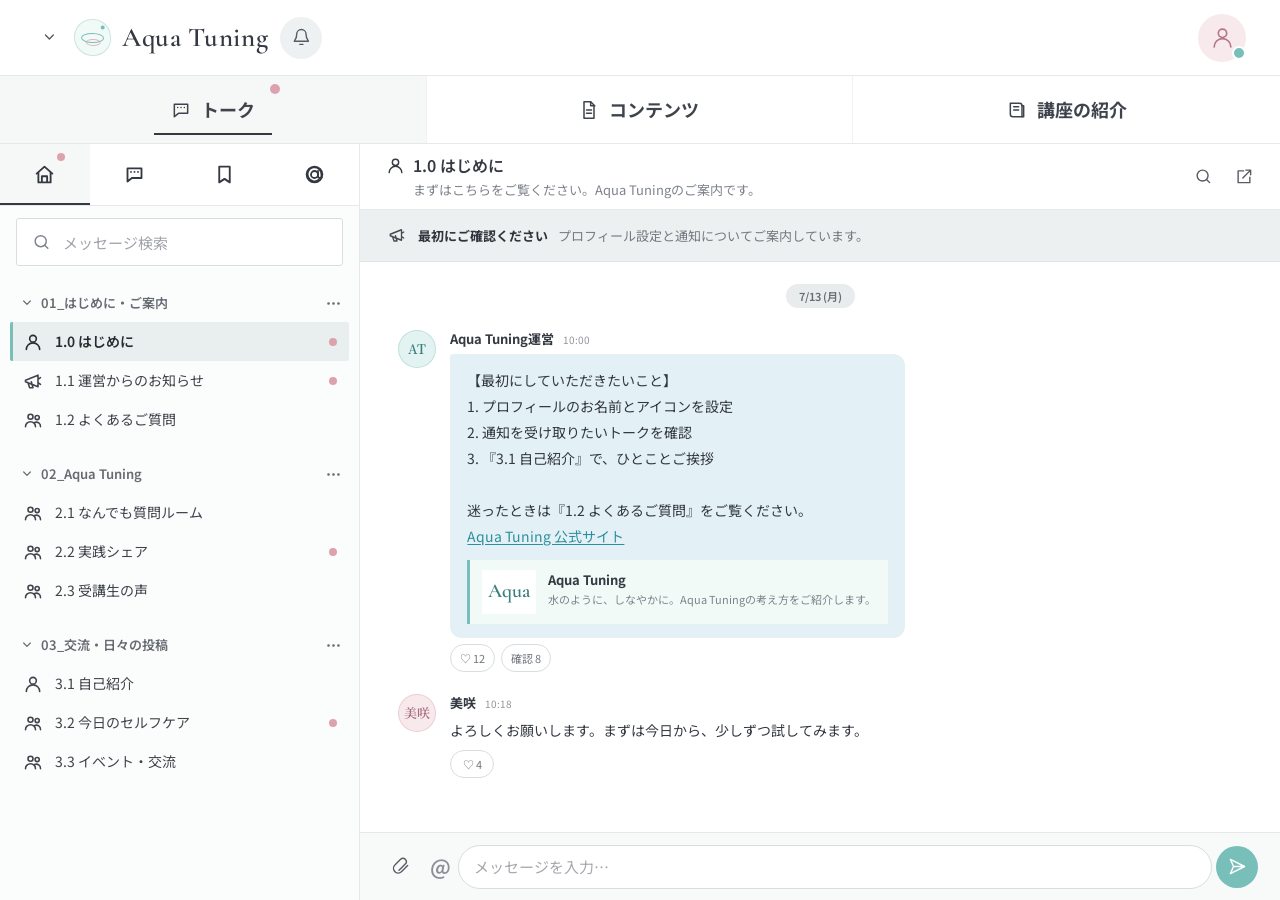
==== commit 214afdc7: "Rebuild Aqua Tuning with Fincs-style flat UI" ====
--- a/index.html
+++ b/index.html
@@ -2,71 +2,279 @@
 <html lang="ja">
   <head>
     <meta charset="UTF-8" />
-    <meta name="viewport" content="width=device-width, initial-scale=1.0" />
-    <meta name="theme-color" content="#fbf8fa" />
-    <meta name="description" content="Aqua Tuning Talk" />
-    <title>Aqua Tuning | Talk</title>
+    <meta name="viewport" content="width=device-width, initial-scale=1, viewport-fit=cover" />
+    <meta name="theme-color" content="#f8fcfb" />
+    <meta name="description" content="Aqua Tuningのトークとコンテンツをひとつにまとめたコミュニティポータルです。" />
+    <title>Aqua Tuning</title>
     <link rel="preconnect" href="https://fonts.googleapis.com" />
     <link rel="preconnect" href="https://fonts.gstatic.com" crossorigin />
-    <link href="https://fonts.googleapis.com/css2?family=Cormorant+Garamond:wght@500;600;700&family=Noto+Sans+JP:wght@400;500;600;700&family=Noto+Serif+JP:wght@500;600;700&display=swap" rel="stylesheet" />
+    <link href="https://fonts.googleapis.com/css2?family=Cormorant+Garamond:wght@500;600&family=Noto+Sans+JP:wght@400;500;600;700&family=Noto+Serif+JP:wght@500;600&display=swap" rel="stylesheet" />
     <link rel="stylesheet" href="styles.css" />
   </head>
   <body>
+    <svg class="svg-sprite" aria-hidden="true">
+      <symbol id="i-chevron" viewBox="0 0 24 24"><path d="m7 9 5 5 5-5" /></symbol>
+      <symbol id="i-bell" viewBox="0 0 24 24"><path d="M18 8a6 6 0 0 0-12 0c0 7-3 7-3 9h18c0-2-3-2-3-9M10 21h4" /></symbol>
+      <symbol id="i-user" viewBox="0 0 24 24"><circle cx="12" cy="8" r="4" /><path d="M4 21a8 8 0 0 1 16 0" /></symbol>
+      <symbol id="i-talk" viewBox="0 0 24 24"><path d="M4 5h16v11H9l-5 4z" /><path d="M8 9h.01M12 9h.01M16 9h.01" /></symbol>
+      <symbol id="i-file" viewBox="0 0 24 24"><path d="M6 2h8l4 4v16H6z" /><path d="M14 2v5h5M9 12h6M9 16h6" /></symbol>
+      <symbol id="i-book" viewBox="0 0 24 24"><path d="M4 4h11a3 3 0 0 1 3 3v13H7a3 3 0 0 1-3-3z" /><path d="M8 8h6M8 12h6M18 7h2v13h-2" /></symbol>
+      <symbol id="i-home" viewBox="0 0 24 24"><path d="m3 11 9-8 9 8" /><path d="M5 10v11h14V10M9 21v-7h6v7" /></symbol>
+      <symbol id="i-search" viewBox="0 0 24 24"><circle cx="11" cy="11" r="7" /><path d="m20 20-4-4" /></symbol>
+      <symbol id="i-bookmark" viewBox="0 0 24 24"><path d="M6 3h12v18l-6-4-6 4z" /></symbol>
+      <symbol id="i-at" viewBox="0 0 24 24"><circle cx="12" cy="12" r="9" /><path d="M16 8v6a2 2 0 0 0 4 0v-2a8 8 0 1 0-3 6" /><circle cx="12" cy="12" r="4" /></symbol>
+      <symbol id="i-users" viewBox="0 0 24 24"><circle cx="9" cy="8" r="3" /><circle cx="17" cy="9" r="2.5" /><path d="M3 20a6 6 0 0 1 12 0M14 15a5 5 0 0 1 7 5" /></symbol>
+      <symbol id="i-megaphone" viewBox="0 0 24 24"><path d="m3 11 15-6v14L3 13zM18 10l3-2M18 14l3 2M6 14l2 6h4l-2-7" /></symbol>
+      <symbol id="i-external" viewBox="0 0 24 24"><path d="M14 4h6v6M20 4 10 14" /><path d="M19 13v7H4V5h7" /></symbol>
+      <symbol id="i-attach" viewBox="0 0 24 24"><path d="m9 17 8-8a4 4 0 0 0-6-6L4 10a6 6 0 0 0 8 9l8-8" /></symbol>
+      <symbol id="i-send" viewBox="0 0 24 24"><path d="m3 3 18 9-18 9 4-9zM7 12h14" /></symbol>
+      <symbol id="i-play" viewBox="0 0 24 24"><rect x="3" y="3" width="18" height="18" rx="1" /><path d="m10 8 6 4-6 4z" /></symbol>
+      <symbol id="i-check" viewBox="0 0 24 24"><circle cx="12" cy="12" r="10" /><path d="m7 12 3 3 7-7" /></symbol>
+      <symbol id="i-back" viewBox="0 0 24 24"><path d="m15 18-6-6 6-6" /></symbol>
+      <symbol id="i-more" viewBox="0 0 24 24"><circle cx="5" cy="12" r="1" /><circle cx="12" cy="12" r="1" /><circle cx="19" cy="12" r="1" /></symbol>
+      <symbol id="i-heart" viewBox="0 0 24 24"><path d="M20.8 4.6a5.5 5.5 0 0 0-7.8 0L12 5.7l-1.1-1.1a5.5 5.5 0 0 0-7.8 7.8L12 21l8.8-8.6a5.5 5.5 0 0 0 0-7.8" /></symbol>
+    </svg>
+
     <div class="app-shell">
       <header class="site-header">
-        <button class="mobile-menu" id="mobile-menu" aria-label="メニューを開く">☰</button>
-        <a class="brand" href="?tab=talk" aria-label="Aqua Tuning"><span class="brand-watermark" aria-hidden="true"><i></i><i></i><i></i></span><span class="brand-word">Aqua<br /><em>Tuning</em></span></a>
-        <div class="header-actions"><button class="header-icon" data-toast="通知は準備中です" aria-label="通知">♧<b></b></button><button class="user-icon" data-toast="プロフィールは準備中です" aria-label="プロフィール">上</button></div>
+        <div class="brand-group">
+          <button class="icon-button workspace-button" type="button" aria-label="メニューを開く">
+            <svg class="icon"><use href="#i-chevron" /></svg>
+          </button>
+          <a class="brand" href="?tab=talk" aria-label="Aqua Tuning ホーム">
+            <span class="brand-mark" aria-hidden="true"><span></span></span>
+            <span class="brand-name">Aqua Tuning</span>
+          </a>
+          <button class="icon-button notification-button" type="button" aria-label="通知">
+            <svg class="icon"><use href="#i-bell" /></svg>
+          </button>
+        </div>
+        <button class="profile-button" type="button" aria-label="プロフィール">
+          <span class="profile-silhouette"><svg class="icon"><use href="#i-user" /></svg></span>
+        </button>
       </header>
 
-      <nav class="category-tabs" id="category-tabs" role="tablist" aria-label="Aqua Tuningカテゴリ">
-        <button class="category-tab active" role="tab" aria-selected="true" data-category="talk"><span>◌</span>トーク</button>
-        <button class="category-tab" role="tab" aria-selected="false" data-category="contents"><span>▤</span>コンテンツ</button>
-        <button class="category-tab" role="tab" aria-selected="false" data-category="intro"><span>▥</span>講座の紹介</button>
+      <nav class="primary-tabs" role="tablist" aria-label="メインメニュー">
+        <button class="primary-tab is-active" id="tab-talk" data-tab="talk" type="button" role="tab" aria-selected="true" aria-controls="panel-talk">
+          <span class="tab-notice" aria-hidden="true"></span>
+          <svg class="icon"><use href="#i-talk" /></svg><span>トーク</span>
+        </button>
+        <button class="primary-tab" id="tab-content" data-tab="content" type="button" role="tab" aria-selected="false" aria-controls="panel-content">
+          <svg class="icon"><use href="#i-file" /></svg><span>コンテンツ</span>
+        </button>
+        <button class="primary-tab" id="tab-intro" data-tab="intro" type="button" role="tab" aria-selected="false" aria-controls="panel-intro">
+          <svg class="icon"><use href="#i-book" /></svg><span>講座の紹介</span>
+        </button>
       </nav>
 
-      <div class="page-grid">
-        <main class="main-column">
-          <section class="category-panel" id="category-talk" data-category-panel="talk" aria-labelledby="talk-title">
-            <div class="page-heading"><div><p class="eyebrow"><span></span>COMMUNITY</p><h1 id="talk-title">トーク</h1></div><button class="soft-button" data-toast="トークをフォローしました">♡ フォロー</button></div>
-            <div class="thread-list" id="talk-thread-list">
-              <button class="thread-item featured" data-thread="welcome"><span class="thread-icon icon-pearl">✧</span><span class="thread-copy"><strong>はじめに</strong><small>Aqua Tuning Talkへようこそ</small><em>講師　・　1件　・　昨日</em></span><span class="thread-arrow">›</span></button>
-              <button class="thread-item" data-thread="questions"><span class="thread-icon icon-lavender">?</span><span class="thread-copy"><strong>質問・相談</strong><small>わからないことを気軽に質問できます</small><em>受講生　・　8件　・　3時間前</em></span><span class="thread-arrow">›</span></button>
-              <button class="thread-item" data-thread="practice"><span class="thread-icon icon-aqua">◌</span><span class="thread-copy"><strong>実践シェア</strong><small>日々の気づきや実践をシェアする場所</small><em>受講生　・　5件　・　昨日</em></span><span class="thread-arrow">›</span></button>
-              <button class="thread-item" data-thread="voice"><span class="thread-icon icon-rose">♡</span><span class="thread-copy"><strong>受講生の声</strong><small>感じたこと、変化、うれしかったこと</small><em>受講生　・　4件　・　2日前</em></span><span class="thread-arrow">›</span></button>
-            </div>
-          </section>
-
-          <section class="category-panel" id="category-contents" data-category-panel="contents" hidden aria-labelledby="contents-title">
-            <div class="page-heading"><div><p class="eyebrow"><span></span>CONTENT ROOM</p><h1 id="contents-title">コンテンツ</h1></div><button class="soft-button" data-toast="コンテンツをフォローしました">♡ フォロー</button></div>
-            <div class="thread-list">
-              <button class="thread-item featured" data-thread="about"><span class="thread-icon icon-pearl">◎</span><span class="thread-copy"><strong>Aqua Tuningについて</strong><small>メソッドや道具について話すスレッド</small><em>講師　・　3件　・　2日前</em></span><span class="thread-arrow">›</span></button>
-              <button class="thread-item" data-thread="practice"><span class="thread-icon icon-aqua">◌</span><span class="thread-copy"><strong>日々の実践</strong><small>暮らしの中で感じたことをシェア</small><em>受講生　・　5件　・　昨日</em></span><span class="thread-arrow">›</span></button>
-              <button class="thread-item" data-thread="questions"><span class="thread-icon icon-lavender">?</span><span class="thread-copy"><strong>コンテンツについて質問</strong><small>みんなで答えを見つけるスレッド</small><em>受講生　・　8件　・　3時間前</em></span><span class="thread-arrow">›</span></button>
-            </div>
-          </section>
-
-          <section class="category-panel intro-panel" id="category-intro" data-category-panel="intro" hidden aria-labelledby="intro-title">
-            <div class="page-heading"><div><p class="eyebrow"><span></span>ABOUT AQUA TUNING</p><h1 id="intro-title">講座の紹介</h1></div></div>
-            <div class="intro-hero"><div class="intro-orb orb-one"></div><div class="intro-orb orb-two"></div><div class="intro-copy"><p class="intro-script">Aqua Tuning</p><h2>触れるたび、<br /><em>自分を愛する時間。</em></h2><p>やさしい音と振動で、心と身体をそっと整える。Aqua Tuningの世界へようこそ。</p></div><div class="intro-crystal" aria-hidden="true"></div></div>
-            <div class="intro-info-grid"><div><span>STYLE</span><strong>やさしいケア</strong><small>自分のペースで</small></div><div><span>COMMUNITY</span><strong>Talk</strong><small>みんなでシェア</small></div><div><span>SUPPORT</span><strong>いつでも</strong><small>講師・受講生と交流</small></div></div>
-          </section>
-
-          <section class="thread-detail" id="thread-detail" hidden aria-live="polite">
-            <button class="back-button" id="thread-back">← 一覧へ戻る</button>
-            <div class="thread-detail-head"><span class="thread-detail-label" id="thread-label">THREAD</span><h2 id="thread-title">はじめに</h2><p id="thread-description"></p></div>
-            <div class="thread-posts" id="thread-posts"></div>
-            <div class="composer-card"><div class="user-icon composer-avatar">上</div><div class="composer-main"><textarea id="thread-input" rows="2" placeholder="このスレッドに投稿する…"></textarea><div class="composer-actions"><div class="composer-tools"><button data-toast="画像添付は準備中です">⊙ 画像</button><button data-toast="ファイル添付は準備中です">⌁ ファイル</button></div><button class="primary-button" id="thread-post-button">投稿する <span>→</span></button></div></div></div>
-          </section>
-        </main>
-
-        <aside class="right-rail">
-          <section class="course-card"><div class="card-rule"></div><p class="card-label">AQUA TUNING</p><h2>Aqua Tuning</h2><p class="card-description">やさしい音と振動で、心と身体をそっと整えるコミュニティ。</p><button class="join-button" data-toast="参加状態を確認しました">このコミュニティに参加中</button><div class="tag">#セルフケア</div></section>
-          <section class="rail-card"><p class="rail-label">TODAY'S NOTE</p><p>ここで感じたことを、<br />小さな言葉からシェアしてみてください。</p><button data-toast="お知らせを確認しました">お知らせを見る　→</button></section>
-        </aside>
-      </div>
+      <main class="main-workspace">
+        <section class="main-panel is-active" id="panel-talk" data-panel="talk" role="tabpanel" aria-labelledby="tab-talk">
+          <div class="talk-shell" id="talkShell">
+            <aside class="talk-sidebar" aria-label="トーク一覧">
+              <div class="talk-subtabs" role="tablist" aria-label="トーク絞り込み">
+                <button class="talk-subtab is-active" type="button" aria-label="すべてのトーク"><span class="mini-notice"></span><svg class="icon"><use href="#i-home" /></svg></button>
+                <button class="talk-subtab" type="button" aria-label="ダイレクトメッセージ"><svg class="icon"><use href="#i-talk" /></svg></button>
+                <button class="talk-subtab" type="button" aria-label="ブックマーク"><svg class="icon"><use href="#i-bookmark" /></svg></button>
+                <button class="talk-subtab" type="button" aria-label="メンション"><svg class="icon"><use href="#i-at" /></svg></button>
+              </div>
+
+              <div class="talk-search">
+                <svg class="icon"><use href="#i-search" /></svg>
+                <input id="roomSearch" type="search" placeholder="メッセージ検索" aria-label="メッセージ検索" />
+              </div>
+
+              <nav class="room-navigation" aria-label="トークルーム">
+                <div class="room-category" data-category="guide">
+                  <button class="category-heading" type="button" aria-expanded="true">
+                    <span><svg class="icon category-chevron"><use href="#i-chevron" /></svg>01_はじめに・ご案内</span>
+                    <svg class="icon"><use href="#i-more" /></svg>
+                  </button>
+                  <div class="room-list">
+                    <button class="room-row is-selected" type="button" data-room="welcome">
+                      <svg class="room-icon"><use href="#i-user" /></svg><span class="room-label">1.0 はじめに</span><span class="unread-dot" aria-label="未読あり"></span>
+                    </button>
+                    <button class="room-row" type="button" data-room="notice">
+                      <svg class="room-icon"><use href="#i-megaphone" /></svg><span class="room-label">1.1 運営からのお知らせ</span><span class="unread-dot" aria-label="未読あり"></span>
+                    </button>
+                    <button class="room-row" type="button" data-room="faq">
+                      <svg class="room-icon"><use href="#i-users" /></svg><span class="room-label">1.2 よくあるご質問</span>
+                    </button>
+                  </div>
+                </div>
+
+                <div class="room-category" data-category="aqua">
+                  <button class="category-heading" type="button" aria-expanded="true">
+                    <span><svg class="icon category-chevron"><use href="#i-chevron" /></svg>02_Aqua Tuning</span>
+                    <svg class="icon"><use href="#i-more" /></svg>
+                  </button>
+                  <div class="room-list">
+                    <button class="room-row" type="button" data-room="questions">
+                      <svg class="room-icon"><use href="#i-users" /></svg><span class="room-label">2.1 なんでも質問ルーム</span>
+                    </button>
+                    <button class="room-row" type="button" data-room="practice">
+                      <svg class="room-icon"><use href="#i-users" /></svg><span class="room-label">2.2 実践シェア</span><span class="unread-dot" aria-label="未読あり"></span>
+                    </button>
+                    <button class="room-row" type="button" data-room="voice">
+                      <svg class="room-icon"><use href="#i-users" /></svg><span class="room-label">2.3 受講生の声</span>
+                    </button>
+                  </div>
+                </div>
+
+                <div class="room-category" data-category="community">
+                  <button class="category-heading" type="button" aria-expanded="true">
+                    <span><svg class="icon category-chevron"><use href="#i-chevron" /></svg>03_交流・日々の投稿</span>
+                    <svg class="icon"><use href="#i-more" /></svg>
+                  </button>
+                  <div class="room-list">
+                    <button class="room-row" type="button" data-room="profile">
+                      <svg class="room-icon"><use href="#i-user" /></svg><span class="room-label">3.1 自己紹介</span>
+                    </button>
+                    <button class="room-row" type="button" data-room="daily">
+                      <svg class="room-icon"><use href="#i-users" /></svg><span class="room-label">3.2 今日のセルフケア</span><span class="unread-dot" aria-label="未読あり"></span>
+                    </button>
+                    <button class="room-row" type="button" data-room="event">
+                      <svg class="room-icon"><use href="#i-users" /></svg><span class="room-label">3.3 イベント・交流</span>
+                    </button>
+                  </div>
+                </div>
+              </nav>
+            </aside>
+
+            <section class="talk-main" aria-label="選択中のトーク">
+              <header class="chat-header">
+                <button class="icon-button mobile-back" id="roomBack" type="button" aria-label="トーク一覧に戻る"><svg class="icon"><use href="#i-back" /></svg></button>
+                <div class="chat-heading">
+                  <div class="chat-title-line"><svg class="chat-room-icon"><use href="#i-user" /></svg><h1 id="chatTitle">1.0 はじめに</h1></div>
+                  <p id="chatDescription">まずはこちらをご覧ください。Aqua Tuningのご案内です。</p>
+                </div>
+                <div class="chat-actions">
+                  <button class="icon-button" type="button" aria-label="トーク内検索"><svg class="icon"><use href="#i-search" /></svg></button>
+                  <button class="icon-button" type="button" aria-label="別画面で開く"><svg class="icon"><use href="#i-external" /></svg></button>
+                </div>
+              </header>
+
+              <div class="pinned-message" id="pinnedMessage">
+                <svg class="icon"><use href="#i-megaphone" /></svg>
+                <p><strong>最初にご確認ください</strong><span>プロフィール設定と通知についてご案内しています。</span></p>
+              </div>
+
+              <div class="message-stream" id="messageStream" aria-live="polite"></div>
+
+              <form class="message-composer" id="messageForm">
+                <button class="icon-button" type="button" aria-label="ファイルを添付"><svg class="icon"><use href="#i-attach" /></svg></button>
+                <button class="mention-button" type="button" aria-label="メンション">@</button>
+                <input id="messageInput" type="text" placeholder="メッセージを入力…" autocomplete="off" aria-label="メッセージを入力" />
+                <button class="send-button" type="submit" aria-label="送信"><svg class="icon"><use href="#i-send" /></svg></button>
+              </form>
+            </section>
+          </div>
+        </section>
+
+        <section class="main-panel" id="panel-content" data-panel="content" role="tabpanel" aria-labelledby="tab-content" hidden>
+          <button class="content-section-toggle" id="contentSectionToggle" type="button" aria-expanded="false">
+            <span><svg class="icon"><use href="#i-file" /></svg><span id="mobileSectionLabel">0. Aqua Tuningのご案内</span></span>
+            <svg class="icon"><use href="#i-chevron" /></svg>
+          </button>
+          <div class="content-shell">
+            <aside class="content-sidebar" id="contentSidebar" aria-label="コンテンツのセクション">
+              <div class="section-tree">
+                <h2><svg class="icon"><use href="#i-chevron" /></svg>セクション</h2>
+                <button class="section-row is-selected" type="button" data-section="guide"><svg class="check-icon"><use href="#i-check" /></svg><span>0. Aqua Tuningのご案内</span><span class="unread-dot"></span></button>
+                <button class="section-row" type="button" data-section="basic"><svg class="check-icon"><use href="#i-check" /></svg><span>1. 基本の使い方</span></button>
+                <button class="section-row" type="button" data-section="care"><svg class="check-icon"><use href="#i-check" /></svg><span>2. 日々のセルフケア</span><span class="unread-dot"></span></button>
+                <button class="section-row" type="button" data-section="salon"><svg class="check-icon"><use href="#i-check" /></svg><span>3. サロンでの活用</span></button>
+                <button class="section-row" type="button" data-section="faq"><svg class="check-icon"><use href="#i-check" /></svg><span>4. 質問・FAQ</span></button>
+              </div>
+              <div class="all-content-links">
+                <h2><svg class="icon"><use href="#i-chevron" /></svg>すべてのコンテンツ</h2>
+                <button type="button"><svg class="icon"><use href="#i-play" /></svg>動画一覧</button>
+                <button type="button"><span class="live-mark">LIVE</span>ライブ一覧</button>
+                <button type="button"><svg class="icon"><use href="#i-file" /></svg>資料一覧</button>
+                <button type="button"><svg class="icon"><use href="#i-book" /></svg>記事一覧</button>
+              </div>
+            </aside>
+
+            <section class="content-main" aria-label="コンテンツ一覧">
+              <header class="content-header">
+                <h1 id="contentTitle">0. Aqua Tuningのご案内</h1>
+                <p id="contentDescription">最初にご覧いただきたいご案内と、基本の使い方をまとめています。</p>
+              </header>
+              <ol class="lesson-list" id="lessonList"></ol>
+            </section>
+          </div>
+        </section>
+
+        <section class="main-panel" id="panel-intro" data-panel="intro" role="tabpanel" aria-labelledby="tab-intro" hidden>
+          <div class="intro-shell">
+            <article class="intro-article">
+              <div class="intro-visual" aria-label="水面をイメージしたAqua Tuningのビジュアル">
+                <span class="orb orb-one"></span><span class="orb orb-two"></span><span class="orb orb-three"></span>
+                <div class="water-rings" aria-hidden="true"><i></i><i></i><i></i></div>
+                <p class="visual-kicker">Tune your natural rhythm</p>
+                <h1>Aqua Tuning</h1>
+                <p class="visual-jp">水のように、しなやかに整う。</p>
+              </div>
+
+              <section class="intro-section">
+                <p class="section-kicker">About</p>
+                <h2>Aqua Tuningについて</h2>
+                <p>毎日の中で自分の感覚に静かに耳を澄ませ、心と身体のリズムを整えていくためのコミュニティです。トークとコンテンツを行き来しながら、ご自身のペースで続けられます。</p>
+              </section>
+
+              <section class="intro-section split-copy">
+                <div>
+                  <p class="section-kicker">For you</p>
+                  <h2>こんな方におすすめ</h2>
+                </div>
+                <ul class="plain-check-list">
+                  <li>自分をいたわる時間を習慣にしたい</li>
+                  <li>無理なく続けられる整え方を知りたい</li>
+                  <li>実践した感覚を安心して共有したい</li>
+                </ul>
+              </section>
+
+              <section class="intro-section">
+                <p class="section-kicker">Community</p>
+                <h2>ここでできること</h2>
+                <div class="feature-lines">
+                  <div><span>01</span><p><strong>トークでつながる</strong>質問や実践の気づきを、テーマ別のルームで共有できます。</p></div>
+                  <div><span>02</span><p><strong>必要な内容を選んで見る</strong>目次から、今の自分に必要なコンテンツへすぐ移動できます。</p></div>
+                  <div><span>03</span><p><strong>自分のペースで続ける</strong>進め方を決めつけず、暮らしに合わせて取り入れられます。</p></div>
+                </div>
+              </section>
+
+              <section class="intro-section closing-copy">
+                <p class="section-kicker">Message</p>
+                <h2>ひとつずつ、心地よく。</h2>
+                <p>うまくできることよりも、ご自身の変化に気づくことを大切にしています。迷ったときはトークから、知りたいときはコンテンツから。いつでも戻ってこられる場所としてお使いください。</p>
+              </section>
+            </article>
+
+            <aside class="intro-aside" aria-label="Aqua Tuningの情報">
+              <section class="aside-section intro-summary">
+                <p class="aside-eyebrow">Community</p>
+                <h2>Aqua Tuning</h2>
+                <p class="summary-copy">内側のリズムを整える、小さな習慣のための場所。</p>
+                <div class="summary-link"><span>みんなの体験談</span><button type="button" data-toast="体験談はトーク内の「受講生の声」からご覧いただけます。">投稿を見る</button></div>
+                <span class="tag">#セルフケア</span>
+              </section>
+              <section class="aside-section status-section">
+                <p class="aside-label">ご利用状況</p>
+                <p class="membership-status"><span></span>参加中</p>
+                <dl>
+                  <div><dt>未読トーク</dt><dd>4件</dd></div>
+                  <div><dt>新着コンテンツ</dt><dd>2件</dd></div>
+                </dl>
+                <button class="outline-action" type="button" data-tab-jump="talk">トークを開く</button>
+              </section>
+              <p class="aside-note">Aqua Tuning</p>
+            </aside>
+          </div>
+        </section>
+      </main>
     </div>
-    <div class="toast" id="toast" role="status"></div>
+
+    <div class="toast" id="toast" role="status" aria-live="polite"></div>
     <script src="app.js"></script>
   </body>
 </html>
--- a/styles.css
+++ b/styles.css
@@ -1,11 +1,2165 @@
-:root { --ink:#3d4558; --muted:#9ca4b4; --line:#ebe8ed; --paper:#fcfafb; --white:#fff; --aqua:#87cbc8; --blue:#aeb8e8; --rose:#e8bfc9; --plum:#76647d; font-family:"Noto Sans JP",sans-serif; color:var(--ink); background:var(--paper); }
-*{box-sizing:border-box} html,body{margin:0;min-width:320px;background:var(--paper)} body{-webkit-tap-highlight-color:transparent} button,textarea{font:inherit} button{border:0;cursor:pointer} [hidden]{display:none!important}
-.app-shell{min-height:100svh}.site-header{height:64px;display:flex;align-items:center;justify-content:space-between;padding:0 16px;background:rgba(255,255,255,.95);border-bottom:1px solid #f0edf0;position:sticky;top:0;z-index:9;backdrop-filter:blur(12px)}
-.brand{display:flex;align-items:center;gap:8px;color:inherit;text-decoration:none}.brand-watermark{width:31px;height:37px;display:flex;align-items:center;gap:2px;transform:rotate(-14deg)}.brand-watermark i{display:block;width:5px;border-radius:8px;background:linear-gradient(180deg,#9bbced,#7dcbc7)}.brand-watermark i:nth-child(1){height:22px;margin-top:10px;opacity:.65}.brand-watermark i:nth-child(2){height:34px}.brand-watermark i:nth-child(3){height:18px;margin-top:14px;opacity:.55}.brand-word{font:600 23px/.72 "Cormorant Garamond",serif;letter-spacing:.03em;color:#8ca4d3}.brand-word em{color:#80c4c1;font-style:normal}.mobile-menu{display:grid;place-items:center;width:38px;height:38px;margin-right:3px;color:#9a8d9c;background:transparent;font-size:19px}.mobile-menu{display:none}.header-actions{display:flex;align-items:center;gap:12px}.header-icon{position:relative;width:34px;height:34px;color:#9a91a1;background:transparent;font-size:18px}.header-icon b{position:absolute;right:3px;top:4px;width:6px;height:6px;background:#e9aab6;border:2px solid white;border-radius:50%}.user-icon{display:grid;place-items:center;width:34px;height:34px;color:#fff;background:linear-gradient(145deg,#e5b6c1,#b2b8e3);border-radius:50%;font-size:11px;font-weight:700}.composer-avatar{border:0}
-.category-tabs{display:flex;height:56px;background:#fff;border-bottom:1px solid #ebe8ed;position:sticky;top:64px;z-index:8}.category-tab{position:relative;display:flex;align-items:center;justify-content:center;gap:7px;flex:1;color:#8f919d;background:transparent;font-size:12px;font-weight:600}.category-tab span{font-size:17px;color:#aaa6af}.category-tab.active{color:#3f4556;background:#fbf7fa}.category-tab.active::after{content:"";position:absolute;right:18%;bottom:-1px;left:18%;height:3px;background:linear-gradient(90deg,#edb9c1,#afb9e5);border-radius:3px 3px 0 0}.category-tab.active span{color:#db9eac}
-.page-grid{width:100%;padding:20px 14px 40px}.main-column{min-width:0}.page-heading{display:flex;align-items:end;justify-content:space-between;margin:3px 0 15px}.eyebrow{margin:0 0 6px;color:#b78eaa;font-size:8px;letter-spacing:.24em;font-weight:700}.eyebrow span{display:inline-block;width:6px;height:6px;margin-right:5px;background:#a1d7d1;border-radius:50%;vertical-align:1px}.page-heading h1{margin:0;color:#4a4b5c;font:600 27px/1 "Noto Serif JP",serif;letter-spacing:.04em}.soft-button{min-height:36px;padding:8px 12px;color:#ab7186;background:#fff;border:1px solid #ead5dc;border-radius:20px;font-size:10px}.thread-list{display:grid;gap:9px}.thread-item{display:flex;align-items:center;gap:11px;width:100%;min-height:79px;padding:13px 12px;color:var(--ink);background:var(--white);border:1px solid #eee9ed;border-radius:12px;text-align:left;transition:.18s ease}.thread-item:hover,.thread-item:focus-visible{border-color:#e6bbc8;box-shadow:0 8px 20px rgba(181,128,151,.11);transform:translateY(-1px);outline:none}.thread-item.featured{border-left:3px solid #e6bdc8}.thread-icon{display:grid;place-items:center;width:38px;height:38px;flex:0 0 auto;border-radius:50%;font:20px serif}.icon-pearl{color:#c28a9d;background:#fbf0f4}.icon-lavender{color:#8f91ca;background:#f1f0fb}.icon-aqua{color:#5db3b0;background:#eaf8f6}.icon-rose{color:#c58298;background:#fff0f3}.thread-copy{display:grid;min-width:0;flex:1;gap:3px}.thread-copy strong{overflow:hidden;color:#4d4f60;font-size:12px;text-overflow:ellipsis;white-space:nowrap}.thread-copy small{overflow:hidden;color:#898e9c;font-size:10px;text-overflow:ellipsis;white-space:nowrap}.thread-copy em{color:#b0adb7;font-size:8px;font-style:normal}.thread-arrow{color:#bdaeb8;font:24px Georgia}.right-rail{display:grid;gap:15px;margin-top:20px}.course-card,.rail-card{padding:20px;background:#fff;border:1px solid #eee9ed;border-radius:10px}.card-rule{width:70px;height:1px;margin:0 auto 16px;background:#c8a8ba}.card-label,.rail-label{margin:0 0 6px;color:#a47c9a;font-size:8px;letter-spacing:.2em;text-align:center}.course-card h2{margin:0;color:#474959;font:600 28px/1.2 "Cormorant Garamond",serif;text-align:center}.card-description{margin:12px 0 16px;color:#858996;font-size:10px;line-height:1.9;text-align:center}.join-button{width:100%;min-height:45px;color:#fff;background:linear-gradient(100deg,#d79eaf,#a9b2df);border-radius:5px;font-size:11px;box-shadow:0 7px 16px rgba(192,145,168,.18)}.tag{display:inline-block;margin-top:15px;padding:4px 9px;color:#7889b2;background:#f1f3fb;border-radius:20px;font-size:9px}.rail-card{background:linear-gradient(140deg,#fff,#fbf2f5)}.rail-label{text-align:left;color:#9e8ba8}.rail-card p:not(.rail-label){margin:8px 0 14px;color:#777c8c;font:16px/1.8 "Noto Serif JP",serif}.rail-card button{color:#ab7186;background:transparent;font-size:10px}
-.intro-hero{position:relative;min-height:300px;overflow:hidden;padding:34px 24px;background:linear-gradient(135deg,#eefaf7,#f6edf8 72%,#eef0fc);border:1px solid #eee9ed;border-radius:13px}.intro-copy{position:relative;z-index:2;max-width:250px}.intro-script{margin:0 0 10px;color:#8cbfc2;font:600 32px/1 "Cormorant Garamond",serif}.intro-copy h2{margin:0;color:#555265;font:600 24px/1.55 "Noto Serif JP",serif}.intro-copy h2 em{color:#c28fa6;font-style:normal}.intro-copy>p:last-child{margin:15px 0 0;color:#8c909e;font-size:10px;line-height:2}.intro-orb{position:absolute;border-radius:50%;border:1px solid rgba(255,255,255,.9)}.orb-one{right:-35px;bottom:-40px;width:240px;height:240px;background:radial-gradient(circle at 35% 35%,rgba(255,255,255,.86),rgba(173,217,214,.35));box-shadow:0 0 0 25px rgba(255,255,255,.2),0 0 0 55px rgba(255,255,255,.15)}.orb-two{right:92px;top:30px;width:88px;height:88px;background:rgba(255,255,255,.38)}.intro-crystal{position:absolute;right:52px;bottom:42px;width:74px;height:125px;background:linear-gradient(145deg,rgba(255,255,255,.95),rgba(188,218,230,.45));clip-path:polygon(48% 0,78% 18%,100% 74%,56% 100%,15% 78%,0 22%);transform:rotate(25deg);filter:drop-shadow(12px 14px 8px rgba(114,155,179,.16))}.intro-info-grid{display:grid;grid-template-columns:1fr;gap:8px;margin-top:10px}.intro-info-grid>div{display:flex;align-items:center;justify-content:space-between;padding:13px 15px;background:#fff;border:1px solid #eee9ed;border-radius:9px}.intro-info-grid span{color:#b18ea5;font-size:8px;letter-spacing:.15em}.intro-info-grid strong{color:#5b5e6f;font-size:11px}.intro-info-grid small{color:#a6a5ae;font-size:9px}
-.thread-detail{animation:rise .25s ease both}.thread-detail[hidden]{display:none}.back-button{min-height:38px;padding:7px 0;color:#af7890;background:transparent;font-size:11px}.thread-detail-head{padding:15px 0 17px}.thread-detail-label{color:#b487a1;font-size:8px;letter-spacing:.2em}.thread-detail-head h2{margin:5px 0;color:#4e5060;font:600 24px "Noto Serif JP",serif}.thread-detail-head p{margin:0;color:#858997;font-size:10px}.thread-posts{display:grid;gap:10px;margin-bottom:13px}.post-card{padding:15px 14px 11px;background:#fff;border:1px solid #eee9ed;border-radius:11px}.post-head{display:flex;align-items:center;gap:9px}.post-author{margin:0;color:#555767;font-size:11px;font-weight:700}.post-time{margin:3px 0 0;color:#b0adb7;font-size:8px}.member-tag,.instructor-tag{margin-left:4px;padding:3px 5px;color:#a27d96;background:#fbf0f4;border-radius:8px;font-size:7px;font-weight:500}.instructor-tag{color:#7b85bd;background:#eff1fb}.more-button{margin-left:auto;color:#b9b3bc;background:transparent;letter-spacing:2px}.post-body{margin:13px 0;color:#6f7280;font-size:12px;line-height:1.9;white-space:pre-wrap}.post-footer{display:flex;gap:18px;padding-top:9px;border-top:1px solid #f0edf0}.reaction-button,.comment-button{min-height:28px;padding:2px 0;color:#aaa5b0;background:none;font-size:10px}.reaction-button.liked{color:#c1849b}.post-quote{display:flex;gap:10px;align-items:center;margin-bottom:13px;padding:11px 12px;background:#fcf4f7;border-radius:8px}.post-quote>span{color:#d09caf;font:28px Georgia}.post-quote strong{font-size:10px}.post-quote p{margin:3px 0 0;color:#8c8390;font-size:9px}.composer-card{display:flex;gap:9px;padding:12px;background:#fff;border:1px solid #eee9ed;border-radius:10px}.composer-main{min-width:0;flex:1}.composer-main textarea{display:block;width:100%;min-height:67px;padding:0;color:var(--ink);background:transparent;border:0;outline:none;resize:vertical;font-size:13px;line-height:1.7}.composer-main textarea::placeholder{color:#b1adb5}.composer-actions{display:flex;align-items:center;justify-content:space-between;padding-top:8px;border-top:1px solid #f0edf0}.composer-tools{display:flex;gap:7px}.composer-tools button{color:#a79da9;background:none;font-size:10px}.primary-button{min-height:40px;padding:8px 13px;color:#fff;background:linear-gradient(100deg,#d89dad,#aab5df);border-radius:19px;box-shadow:0 7px 15px rgba(191,139,164,.18);font-size:10px}.primary-button span{margin-left:4px;font-size:14px}
-.toast{position:fixed;z-index:20;right:20px;bottom:22px;left:20px;padding:12px 16px;color:#fff;background:#5e5266;border-radius:22px;box-shadow:0 10px 25px rgba(69,50,75,.2);font-size:11px;text-align:center;opacity:0;pointer-events:none;transform:translateY(15px);transition:.25s ease}.toast.show{opacity:1;transform:none}@keyframes rise{from{opacity:0;transform:translateY(4px)}to{opacity:1;transform:none}}
-@media (min-width:900px){.site-header{height:76px;padding:0 40px}.brand-watermark{width:40px;height:47px}.brand-word{font-size:29px}.header-icon{width:38px;height:38px}.user-icon{width:42px;height:42px}.mobile-menu{display:none}.category-tabs{height:68px;position:sticky;top:76px}.category-tab{font-size:15px}.category-tab span{font-size:18px}.page-grid{display:grid;grid-template-columns:minmax(0,1fr) 330px;gap:26px;max-width:1280px;margin:0 auto;padding:27px 36px 65px}.main-column{min-width:0}.page-heading{margin:0 0 18px}.page-heading h1{font-size:31px}.right-rail{align-self:start;margin-top:2px}.course-card,.rail-card{padding:25px}.intro-hero{min-height:365px;padding:50px 46px}.intro-copy{max-width:330px}.intro-script{font-size:42px}.intro-copy h2{font-size:30px}.intro-info-grid{grid-template-columns:repeat(3,1fr)}.intro-info-grid>div{display:grid;justify-content:start;gap:4px;min-height:91px}.toast{right:auto;bottom:24px;left:50%;width:max-content;transform:translate(-50%,15px)}.toast.show{transform:translate(-50%,0)}}
-@media (max-width:899px){.mobile-menu{display:grid}.page-grid{padding-bottom:38px}.right-rail{margin-bottom:70px}.category-tabs{top:64px}.category-tab{font-size:11px}.category-tab.active::after{right:8%;left:8%}}
+:root {
+  --ink: #343942;
+  --ink-soft: #565b64;
+  --muted: #7e838b;
+  --line: #e5e9e9;
+  --line-strong: #d8dede;
+  --white: #ffffff;
+  --pearl: #fffdfc;
+  --wash: #f6f8f8;
+  --wash-strong: #eef1f1;
+  --aqua: #78beb9;
+  --aqua-deep: #397f7c;
+  --aqua-soft: #e3f3f1;
+  --aqua-pale: #f2faf8;
+  --rose: #dca3ae;
+  --rose-soft: #f7e9ec;
+  --lavender: #eeebf6;
+  --sky: #e3f0f5;
+  --header-height: 76px;
+  --tabs-height: 68px;
+  --font-sans: "Noto Sans JP", system-ui, -apple-system, BlinkMacSystemFont, sans-serif;
+  --font-serif: "Noto Serif JP", serif;
+  --font-display: "Cormorant Garamond", Georgia, serif;
+}
+
+* {
+  box-sizing: border-box;
+}
+
+html,
+body {
+  height: 100%;
+  margin: 0;
+}
+
+body {
+  overflow: hidden;
+  color: var(--ink);
+  background: var(--pearl);
+  font-family: var(--font-sans);
+  font-size: 15px;
+  line-height: 1.65;
+  -webkit-font-smoothing: antialiased;
+}
+
+button,
+input {
+  color: inherit;
+  font: inherit;
+}
+
+button,
+a {
+  -webkit-tap-highlight-color: transparent;
+}
+
+button {
+  border: 0;
+  background: none;
+  cursor: pointer;
+}
+
+button:focus-visible,
+input:focus-visible,
+a:focus-visible {
+  outline: 3px solid rgba(120, 190, 185, 0.32);
+  outline-offset: -1px;
+}
+
+.svg-sprite {
+  position: absolute;
+  width: 0;
+  height: 0;
+  overflow: hidden;
+}
+
+.icon,
+.room-icon,
+.chat-room-icon,
+.check-icon {
+  display: block;
+  width: 1.25em;
+  height: 1.25em;
+  fill: none;
+  stroke: currentColor;
+  stroke-linecap: round;
+  stroke-linejoin: round;
+  stroke-width: 1.8;
+}
+
+.app-shell {
+  height: 100dvh;
+  min-height: 560px;
+  background: var(--white);
+}
+
+.site-header {
+  display: flex;
+  align-items: center;
+  justify-content: space-between;
+  height: var(--header-height);
+  padding: 0 34px;
+  border-bottom: 1px solid var(--line);
+  background: rgba(255, 255, 255, 0.97);
+}
+
+.brand-group,
+.brand,
+.chat-title-line,
+.chat-actions,
+.primary-tab,
+.content-section-toggle > span {
+  display: flex;
+  align-items: center;
+}
+
+.brand-group {
+  gap: 10px;
+}
+
+.brand {
+  gap: 11px;
+  color: var(--ink);
+  text-decoration: none;
+}
+
+.brand-mark {
+  position: relative;
+  display: grid;
+  place-items: center;
+  width: 37px;
+  height: 37px;
+  border: 1px solid #cae6e2;
+  border-radius: 50% 50% 48% 52%;
+  background: var(--aqua-pale);
+  transform: rotate(-8deg);
+}
+
+.brand-mark::before,
+.brand-mark::after,
+.brand-mark span {
+  position: absolute;
+  content: "";
+  border: 1px solid var(--aqua);
+  border-radius: 50%;
+}
+
+.brand-mark::before {
+  width: 21px;
+  height: 8px;
+  transform: rotate(9deg);
+}
+
+.brand-mark::after {
+  width: 13px;
+  height: 5px;
+  border-color: rgba(220, 163, 174, 0.8);
+  transform: translateY(5px) rotate(9deg);
+}
+
+.brand-mark span {
+  width: 4px;
+  height: 4px;
+  border: 0;
+  background: var(--aqua);
+  transform: translate(11px, -9px);
+}
+
+.brand-name {
+  font-family: var(--font-display);
+  font-size: 27px;
+  font-weight: 600;
+  letter-spacing: 0.025em;
+  line-height: 1;
+}
+
+.icon-button {
+  display: grid;
+  flex: 0 0 auto;
+  place-items: center;
+  width: 42px;
+  height: 42px;
+  color: var(--ink-soft);
+}
+
+.icon-button:hover {
+  color: var(--aqua-deep);
+  background: var(--aqua-pale);
+}
+
+.workspace-button {
+  width: 30px;
+}
+
+.notification-button {
+  margin-left: 2px;
+  border-radius: 50%;
+  background: var(--wash-strong);
+}
+
+.profile-button {
+  position: relative;
+  display: grid;
+  place-items: center;
+  width: 48px;
+  height: 48px;
+  border-radius: 50%;
+  background: var(--rose-soft);
+  color: #b47683;
+}
+
+.profile-button::after {
+  position: absolute;
+  right: 0;
+  bottom: 2px;
+  width: 10px;
+  height: 10px;
+  border: 2px solid var(--white);
+  border-radius: 50%;
+  background: var(--aqua);
+  content: "";
+}
+
+.profile-silhouette .icon {
+  width: 25px;
+  height: 25px;
+  stroke-width: 1.6;
+}
+
+.primary-tabs {
+  display: grid;
+  grid-template-columns: repeat(3, 1fr);
+  height: var(--tabs-height);
+  border-bottom: 1px solid var(--line);
+  background: var(--white);
+}
+
+.primary-tab {
+  position: relative;
+  justify-content: center;
+  gap: 10px;
+  min-width: 0;
+  border-right: 1px solid #f1f2f2;
+  color: #3f444c;
+  font-size: 18px;
+  font-weight: 700;
+}
+
+.primary-tab:last-child {
+  border-right: 0;
+}
+
+.primary-tab:hover {
+  background: #fafbfb;
+}
+
+.primary-tab.is-active {
+  background: var(--wash);
+}
+
+.primary-tab.is-active::after {
+  position: absolute;
+  bottom: 8px;
+  left: 50%;
+  width: 118px;
+  max-width: 58%;
+  height: 2px;
+  background: var(--ink);
+  content: "";
+  transform: translateX(-50%);
+}
+
+.primary-tab .icon {
+  width: 20px;
+  height: 20px;
+}
+
+.tab-notice,
+.mini-notice {
+  position: absolute;
+  width: 10px;
+  height: 10px;
+  border-radius: 50%;
+  background: var(--rose);
+}
+
+.tab-notice {
+  top: 8px;
+  left: 50%;
+  margin-left: 57px;
+}
+
+.main-workspace {
+  height: calc(100dvh - var(--header-height) - var(--tabs-height));
+  min-height: 416px;
+}
+
+.main-panel {
+  height: 100%;
+}
+
+.main-panel[hidden] {
+  display: none;
+}
+
+/* Talk */
+.talk-shell {
+  display: grid;
+  grid-template-columns: minmax(300px, 360px) minmax(0, 1fr);
+  height: 100%;
+}
+
+.talk-sidebar {
+  min-width: 0;
+  overflow: hidden auto;
+  border-right: 1px solid var(--line);
+  background: #fbfcfc;
+  scrollbar-width: thin;
+}
+
+.talk-subtabs {
+  position: sticky;
+  top: 0;
+  z-index: 2;
+  display: grid;
+  grid-template-columns: repeat(4, 1fr);
+  height: 62px;
+  border-bottom: 1px solid var(--line);
+  background: rgba(255, 255, 255, 0.97);
+}
+
+.talk-subtab {
+  position: relative;
+  display: grid;
+  place-items: center;
+  color: #343840;
+}
+
+.talk-subtab::after {
+  position: absolute;
+  right: 0;
+  bottom: 0;
+  left: 0;
+  height: 2px;
+  background: transparent;
+  content: "";
+}
+
+.talk-subtab:hover,
+.talk-subtab.is-active {
+  background: var(--wash);
+}
+
+.talk-subtab.is-active::after {
+  background: var(--ink);
+}
+
+.talk-subtab .icon {
+  width: 21px;
+  height: 21px;
+  stroke-width: 2.1;
+}
+
+.talk-subtab .mini-notice {
+  top: 9px;
+  left: 50%;
+  width: 8px;
+  height: 8px;
+  margin-left: 12px;
+}
+
+.talk-search {
+  position: relative;
+  margin: 12px 16px 18px;
+}
+
+.talk-search .icon {
+  position: absolute;
+  top: 50%;
+  left: 16px;
+  width: 19px;
+  height: 19px;
+  color: var(--muted);
+  transform: translateY(-50%);
+}
+
+.talk-search input {
+  width: 100%;
+  height: 48px;
+  padding: 0 14px 0 46px;
+  border: 1px solid var(--line-strong);
+  border-radius: 3px;
+  background: var(--white);
+  outline: none;
+}
+
+.talk-search input::placeholder {
+  color: #a0a4aa;
+}
+
+.talk-search input:focus {
+  border-color: var(--aqua);
+}
+
+.room-navigation {
+  padding-bottom: 32px;
+}
+
+.room-category {
+  margin-bottom: 16px;
+}
+
+.category-heading {
+  display: flex;
+  align-items: center;
+  justify-content: space-between;
+  width: 100%;
+  min-height: 38px;
+  padding: 6px 17px 6px 19px;
+  color: #666b72;
+  text-align: left;
+  font-size: 13px;
+  font-weight: 600;
+}
+
+.category-heading > span {
+  display: flex;
+  min-width: 0;
+  align-items: center;
+  gap: 6px;
+}
+
+.category-heading > .icon {
+  width: 17px;
+  height: 17px;
+}
+
+.category-chevron {
+  width: 16px;
+  height: 16px;
+  transition: transform 160ms ease;
+}
+
+.room-category.is-collapsed .category-chevron {
+  transform: rotate(-90deg);
+}
+
+.room-category.is-collapsed .room-list {
+  display: none;
+}
+
+.room-row {
+  position: relative;
+  display: grid;
+  grid-template-columns: 24px minmax(0, 1fr) 12px;
+  gap: 8px;
+  align-items: center;
+  width: calc(100% - 20px);
+  min-height: 39px;
+  margin-left: 10px;
+  padding: 7px 10px;
+  border-left: 3px solid transparent;
+  border-radius: 2px;
+  color: #3f444b;
+  text-align: left;
+  font-size: 14px;
+}
+
+.room-row:hover {
+  background: #f1f4f4;
+}
+
+.room-row.is-selected {
+  border-left-color: var(--aqua);
+  background: #e9eeee;
+  color: #272c33;
+  font-weight: 600;
+}
+
+.room-icon {
+  width: 20px;
+  height: 20px;
+  stroke-width: 1.9;
+}
+
+.room-label {
+  overflow: hidden;
+  text-overflow: ellipsis;
+  white-space: nowrap;
+}
+
+.unread-dot {
+  justify-self: center;
+  width: 8px;
+  height: 8px;
+  border-radius: 50%;
+  background: var(--rose);
+}
+
+.room-row[hidden] {
+  display: none;
+}
+
+.talk-main {
+  display: flex;
+  min-width: 0;
+  height: 100%;
+  flex-direction: column;
+  background: var(--white);
+}
+
+.chat-header {
+  display: flex;
+  flex: 0 0 auto;
+  align-items: center;
+  min-height: 62px;
+  padding: 8px 17px 8px 26px;
+  border-bottom: 1px solid var(--line);
+  background: var(--white);
+}
+
+.chat-heading {
+  min-width: 0;
+  flex: 1;
+}
+
+.chat-title-line {
+  gap: 8px;
+}
+
+.chat-room-icon {
+  width: 19px;
+  height: 19px;
+  flex: 0 0 auto;
+}
+
+.chat-heading h1 {
+  overflow: hidden;
+  margin: 0;
+  text-overflow: ellipsis;
+  white-space: nowrap;
+  font-size: 16px;
+  font-weight: 600;
+}
+
+.chat-heading p {
+  overflow: hidden;
+  margin: 1px 0 0 27px;
+  color: var(--muted);
+  font-size: 13px;
+  text-overflow: ellipsis;
+  white-space: nowrap;
+}
+
+.chat-actions {
+  gap: 3px;
+}
+
+.chat-actions .icon-button {
+  width: 38px;
+  height: 38px;
+}
+
+.mobile-back {
+  display: none;
+}
+
+.pinned-message {
+  display: flex;
+  flex: 0 0 auto;
+  align-items: center;
+  gap: 12px;
+  min-height: 52px;
+  margin: 0;
+  padding: 9px 28px;
+  border-bottom: 1px solid #dfe5e4;
+  background: #edf0f0;
+  color: #464b52;
+}
+
+.pinned-message > .icon {
+  width: 18px;
+  height: 18px;
+  flex: 0 0 auto;
+}
+
+.pinned-message p {
+  display: flex;
+  min-width: 0;
+  margin: 0;
+  gap: 10px;
+  align-items: baseline;
+  font-size: 13px;
+}
+
+.pinned-message strong,
+.pinned-message span {
+  overflow: hidden;
+  text-overflow: ellipsis;
+  white-space: nowrap;
+}
+
+.pinned-message strong {
+  color: #2f343b;
+}
+
+.pinned-message span {
+  color: #737980;
+}
+
+.message-stream {
+  flex: 1 1 auto;
+  overflow: hidden auto;
+  padding: 20px clamp(20px, 3vw, 50px) 32px;
+  scroll-behavior: smooth;
+  scrollbar-width: thin;
+}
+
+.date-divider {
+  display: flex;
+  justify-content: center;
+  margin: 2px 0 22px;
+}
+
+.date-divider span {
+  padding: 3px 13px;
+  border-radius: 999px;
+  background: #e9ecec;
+  color: #676c73;
+  font-size: 11px;
+  font-weight: 600;
+}
+
+.message-group {
+  display: grid;
+  grid-template-columns: 42px minmax(0, 820px);
+  gap: 10px;
+  margin-bottom: 22px;
+}
+
+.message-avatar {
+  display: grid;
+  place-items: center;
+  width: 38px;
+  height: 38px;
+  border: 1px solid rgba(120, 190, 185, 0.35);
+  border-radius: 50%;
+  background: var(--aqua-soft);
+  color: var(--aqua-deep);
+  font-family: var(--font-serif);
+  font-size: 13px;
+  font-weight: 600;
+}
+
+.message-avatar.is-rose {
+  border-color: rgba(220, 163, 174, 0.4);
+  background: var(--rose-soft);
+  color: #a66d79;
+}
+
+.message-avatar.is-lavender {
+  border-color: #d9d2e9;
+  background: var(--lavender);
+  color: #716481;
+}
+
+.message-content {
+  min-width: 0;
+}
+
+.message-meta {
+  display: flex;
+  align-items: baseline;
+  gap: 9px;
+  margin: -2px 0 5px;
+}
+
+.message-meta strong {
+  font-size: 13px;
+  font-weight: 700;
+}
+
+.message-meta time {
+  color: #91969c;
+  font-size: 10px;
+}
+
+.message-body {
+  width: fit-content;
+  max-width: 100%;
+  padding: 14px 17px;
+  border-radius: 3px 12px 12px 12px;
+  background: var(--sky);
+  color: #343940;
+  font-size: 14px;
+  line-height: 1.85;
+  white-space: pre-wrap;
+  overflow-wrap: anywhere;
+}
+
+.message-body.is-plain {
+  padding: 0;
+  background: transparent;
+}
+
+.message-body a {
+  color: #2b8f9c;
+  text-decoration: underline;
+  text-underline-offset: 2px;
+}
+
+.message-body strong {
+  font-weight: 700;
+}
+
+.link-preview {
+  display: grid;
+  grid-template-columns: 54px minmax(0, 1fr);
+  gap: 12px;
+  max-width: 510px;
+  margin-top: 10px;
+  padding: 10px 12px;
+  border-left: 3px solid var(--aqua);
+  background: var(--aqua-pale);
+}
+
+.link-preview-mark {
+  display: grid;
+  place-items: center;
+  width: 54px;
+  height: 44px;
+  background: var(--white);
+  color: var(--aqua-deep);
+  font-family: var(--font-display);
+  font-size: 20px;
+  font-weight: 600;
+}
+
+.link-preview p {
+  margin: 0;
+  color: var(--muted);
+  font-size: 11px;
+  line-height: 1.5;
+}
+
+.link-preview strong {
+  display: block;
+  margin-bottom: 2px;
+  color: var(--ink);
+  font-size: 13px;
+}
+
+.message-reactions {
+  display: flex;
+  gap: 6px;
+  margin-top: 6px;
+}
+
+.reaction-button {
+  min-width: 44px;
+  height: 28px;
+  padding: 0 9px;
+  border: 1px solid var(--line-strong);
+  border-radius: 999px;
+  background: var(--white);
+  color: #747981;
+  font-size: 11px;
+}
+
+.reaction-button.is-reacted {
+  border-color: #b8ddd9;
+  background: var(--aqua-pale);
+  color: var(--aqua-deep);
+}
+
+.message-composer {
+  display: grid;
+  flex: 0 0 auto;
+  grid-template-columns: 42px 34px minmax(0, 1fr) 46px;
+  align-items: center;
+  min-height: 68px;
+  padding: 8px 22px calc(8px + env(safe-area-inset-bottom));
+  border-top: 1px solid var(--line);
+  background: rgba(248, 249, 249, 0.98);
+}
+
+.message-composer .icon-button {
+  width: 38px;
+  height: 38px;
+}
+
+.mention-button {
+  width: 32px;
+  color: #8b9097;
+  font-size: 21px;
+  font-weight: 600;
+}
+
+.message-composer input {
+  width: 100%;
+  height: 44px;
+  padding: 0 15px;
+  border: 1px solid var(--line-strong);
+  border-radius: 999px;
+  background: var(--white);
+  outline: none;
+}
+
+.message-composer input:focus {
+  border-color: var(--aqua);
+}
+
+.message-composer input::placeholder {
+  color: #a4a8ad;
+}
+
+.message-composer.is-readonly {
+  grid-template-columns: 42px 34px minmax(0, 1fr) 46px;
+}
+
+.message-composer.is-readonly input {
+  color: #888d93;
+  background: #f0f2f2;
+  text-align: center;
+}
+
+.message-composer.is-readonly .send-button {
+  background: #c9cece;
+  cursor: not-allowed;
+}
+
+.send-button {
+  display: grid;
+  place-items: center;
+  width: 42px;
+  height: 42px;
+  margin-left: 4px;
+  border-radius: 50%;
+  color: var(--white);
+  background: var(--aqua);
+}
+
+.send-button:hover {
+  background: var(--aqua-deep);
+}
+
+.send-button .icon {
+  width: 19px;
+  height: 19px;
+}
+
+/* Content */
+.content-section-toggle {
+  display: none;
+}
+
+.content-shell {
+  display: grid;
+  grid-template-columns: minmax(300px, 372px) minmax(0, 1fr);
+  height: 100%;
+}
+
+.content-sidebar {
+  overflow: hidden auto;
+  padding: 22px 0 32px;
+  border-right: 1px solid var(--line);
+  background: #fbfcfc;
+  scrollbar-width: thin;
+}
+
+.section-tree h2,
+.all-content-links h2 {
+  display: flex;
+  align-items: center;
+  gap: 7px;
+  margin: 0;
+  padding: 8px 24px;
+  color: #686d74;
+  font-size: 13px;
+  font-weight: 600;
+}
+
+.section-tree h2 .icon,
+.all-content-links h2 .icon {
+  width: 15px;
+  height: 15px;
+}
+
+.section-row {
+  display: grid;
+  grid-template-columns: 23px minmax(0, 1fr) 10px;
+  gap: 9px;
+  align-items: center;
+  width: calc(100% - 22px);
+  min-height: 42px;
+  margin-left: 11px;
+  padding: 8px 12px;
+  border-left: 3px solid transparent;
+  color: #474c54;
+  text-align: left;
+  font-size: 14px;
+}
+
+.section-row:hover {
+  background: #f0f3f3;
+}
+
+.section-row.is-selected {
+  border-left-color: var(--aqua);
+  background: #e9eeee;
+  color: #262b31;
+  font-weight: 700;
+}
+
+.check-icon {
+  width: 19px;
+  height: 19px;
+  color: #42474d;
+  fill: #42474d;
+  stroke: var(--white);
+  stroke-width: 1.7;
+}
+
+.section-row span:nth-child(2) {
+  overflow: hidden;
+  text-overflow: ellipsis;
+  white-space: nowrap;
+}
+
+.all-content-links {
+  margin-top: 22px;
+  padding-top: 12px;
+  border-top: 1px solid var(--line);
+}
+
+.all-content-links button {
+  display: flex;
+  align-items: center;
+  gap: 11px;
+  width: 100%;
+  min-height: 40px;
+  padding: 7px 28px;
+  color: #4a4f56;
+  text-align: left;
+  font-size: 14px;
+}
+
+.all-content-links button:hover {
+  background: var(--wash);
+}
+
+.all-content-links .icon {
+  width: 20px;
+  height: 20px;
+}
+
+.live-mark {
+  display: grid;
+  place-items: center;
+  width: 24px;
+  height: 18px;
+  background: #3f444a;
+  color: var(--white);
+  font-size: 7px;
+  font-weight: 700;
+}
+
+.content-main {
+  min-width: 0;
+  overflow: hidden auto;
+  padding-bottom: 50px;
+  background: var(--white);
+  scrollbar-width: thin;
+}
+
+.content-header {
+  min-height: 99px;
+  padding: 17px 28px 15px;
+  border-bottom: 1px solid var(--line);
+}
+
+.content-header h1 {
+  margin: 0;
+  font-size: 22px;
+  line-height: 1.5;
+}
+
+.content-header p {
+  margin: 2px 0 0;
+  color: var(--muted);
+  font-size: 13px;
+}
+
+.lesson-list {
+  margin: 0;
+  padding: 28px 26px 30px 30px;
+  list-style: none;
+  counter-reset: lesson;
+}
+
+.lesson-row {
+  position: relative;
+  display: grid;
+  grid-template-columns: 34px 154px minmax(0, 1fr);
+  gap: 12px;
+  align-items: stretch;
+  min-height: 100px;
+  margin-bottom: 10px;
+  cursor: pointer;
+  counter-increment: lesson;
+}
+
+.lesson-row:hover .lesson-info,
+.lesson-row:focus-visible .lesson-info {
+  background: #eef3f2;
+}
+
+.lesson-index {
+  padding-top: 3px;
+  color: #262b31;
+  text-align: center;
+  font-size: 20px;
+  font-weight: 700;
+}
+
+.lesson-index::before {
+  content: counter(lesson);
+}
+
+.lesson-index::after {
+  position: absolute;
+  top: 35px;
+  bottom: -10px;
+  left: 17px;
+  width: 1px;
+  background: var(--line-strong);
+  content: "";
+}
+
+.lesson-row:last-child .lesson-index::after {
+  display: none;
+}
+
+.lesson-thumbnail {
+  position: relative;
+  min-height: 92px;
+  overflow: hidden;
+  border: 1px solid var(--line-strong);
+  background: var(--aqua-pale);
+}
+
+.lesson-thumbnail::before,
+.lesson-thumbnail::after {
+  position: absolute;
+  border: 1px solid rgba(120, 190, 185, 0.68);
+  border-radius: 50%;
+  content: "";
+}
+
+.lesson-thumbnail::before {
+  right: -13px;
+  bottom: -17px;
+  width: 90px;
+  height: 54px;
+}
+
+.lesson-thumbnail::after {
+  right: 12px;
+  bottom: -8px;
+  width: 58px;
+  height: 30px;
+  border-color: rgba(220, 163, 174, 0.65);
+}
+
+.lesson-thumbnail.is-rose {
+  background: #fbf1f3;
+}
+
+.lesson-thumbnail.is-lavender {
+  background: #f4f2f8;
+}
+
+.lesson-thumbnail.is-neutral {
+  background: #f2f4f4;
+}
+
+.thumb-number {
+  position: absolute;
+  top: 7px;
+  left: 10px;
+  color: rgba(52, 57, 66, 0.55);
+  font-family: var(--font-display);
+  font-size: 17px;
+}
+
+.thumb-title {
+  position: absolute;
+  top: 50%;
+  left: 12px;
+  width: 102px;
+  color: #3e5555;
+  font-family: var(--font-serif);
+  font-size: 12px;
+  font-weight: 600;
+  line-height: 1.5;
+  transform: translateY(-45%);
+}
+
+.lesson-info {
+  position: relative;
+  display: flex;
+  min-width: 0;
+  flex-direction: column;
+  justify-content: center;
+  min-height: 92px;
+  padding: 12px 16px 17px;
+  background: #f5f6f6;
+}
+
+.lesson-main-line {
+  display: flex;
+  min-width: 0;
+  align-items: center;
+  gap: 10px;
+}
+
+.lesson-type-icon {
+  display: grid;
+  flex: 0 0 auto;
+  place-items: center;
+  width: 22px;
+  height: 22px;
+  color: #3c4148;
+}
+
+.lesson-type-icon .icon {
+  width: 21px;
+  height: 21px;
+}
+
+.lesson-title {
+  overflow: hidden;
+  margin: 0;
+  color: #33383f;
+  font-size: 15px;
+  font-weight: 700;
+  text-overflow: ellipsis;
+  white-space: nowrap;
+}
+
+.lesson-duration {
+  margin: 2px 0 0 32px;
+  color: #90959b;
+  font-size: 11px;
+}
+
+.progress-track {
+  position: absolute;
+  right: 13px;
+  bottom: 8px;
+  left: 13px;
+  height: 4px;
+  overflow: hidden;
+  background: #dce9ec;
+}
+
+.progress-fill {
+  display: block;
+  width: var(--progress, 0%);
+  height: 100%;
+  background: var(--aqua);
+}
+
+.progress-label {
+  position: absolute;
+  right: 13px;
+  bottom: 8px;
+  color: #508e90;
+  font-size: 10px;
+  font-weight: 700;
+  transform: translateY(1px);
+}
+
+.progress-label + .progress-track {
+  right: 48px;
+}
+
+/* Introduction */
+.intro-shell {
+  display: grid;
+  grid-template-columns: minmax(0, 1fr) minmax(270px, 360px);
+  gap: 34px;
+  height: 100%;
+  overflow: hidden auto;
+  padding: 0 clamp(24px, 5vw, 74px) 70px;
+  background: var(--white);
+  scrollbar-width: thin;
+}
+
+.intro-article {
+  min-width: 0;
+  padding-top: 0;
+}
+
+.intro-visual {
+  position: relative;
+  display: flex;
+  min-height: clamp(330px, 48vw, 570px);
+  overflow: hidden;
+  align-items: center;
+  justify-content: center;
+  flex-direction: column;
+  margin: 0 -2px;
+  background:
+    linear-gradient(135deg, rgba(238, 235, 246, 0.9), transparent 44%),
+    linear-gradient(0deg, #e5f4f2, #f8fbfb 62%);
+  text-align: center;
+}
+
+.intro-visual::after {
+  position: absolute;
+  right: 0;
+  bottom: 0;
+  left: 0;
+  height: 28%;
+  background: linear-gradient(180deg, transparent, rgba(255, 255, 255, 0.58));
+  content: "";
+}
+
+.visual-kicker,
+.visual-jp,
+.intro-visual h1 {
+  position: relative;
+  z-index: 2;
+}
+
+.visual-kicker {
+  margin: 0 0 4px;
+  color: #688f8e;
+  font-family: var(--font-display);
+  font-size: 17px;
+  letter-spacing: 0.12em;
+  text-transform: uppercase;
+}
+
+.intro-visual h1 {
+  margin: 0;
+  color: #375f60;
+  font-family: var(--font-display);
+  font-size: clamp(54px, 7.5vw, 102px);
+  font-weight: 500;
+  letter-spacing: -0.025em;
+  line-height: 0.95;
+}
+
+.visual-jp {
+  margin: 18px 0 0;
+  color: #667879;
+  font-family: var(--font-serif);
+  font-size: 14px;
+  letter-spacing: 0.16em;
+}
+
+.orb {
+  position: absolute;
+  border: 1px solid rgba(255, 255, 255, 0.74);
+  border-radius: 50%;
+  background: rgba(255, 255, 255, 0.36);
+}
+
+.orb-one {
+  top: 13%;
+  left: 9%;
+  width: 86px;
+  height: 86px;
+}
+
+.orb-two {
+  right: 12%;
+  bottom: 18%;
+  width: 140px;
+  height: 140px;
+}
+
+.orb-three {
+  top: 22%;
+  right: 19%;
+  width: 34px;
+  height: 34px;
+  background: rgba(247, 233, 236, 0.72);
+}
+
+.water-rings {
+  position: absolute;
+  right: -8%;
+  bottom: -4%;
+  width: 54%;
+  height: 40%;
+  transform: rotate(-7deg);
+}
+
+.water-rings i {
+  position: absolute;
+  right: 0;
+  bottom: 0;
+  border: 1px solid rgba(120, 190, 185, 0.34);
+  border-radius: 50%;
+}
+
+.water-rings i:nth-child(1) { width: 100%; height: 100%; }
+.water-rings i:nth-child(2) { right: 12%; bottom: 17%; width: 75%; height: 70%; }
+.water-rings i:nth-child(3) { right: 26%; bottom: 34%; width: 47%; height: 40%; border-color: rgba(220, 163, 174, 0.45); }
+
+.intro-section {
+  padding: 64px clamp(8px, 4vw, 48px);
+  border-bottom: 1px solid var(--line);
+}
+
+.section-kicker {
+  margin: 0 0 7px;
+  color: var(--aqua-deep);
+  font-family: var(--font-display);
+  font-size: 18px;
+  letter-spacing: 0.08em;
+}
+
+.intro-section h2 {
+  margin: 0 0 23px;
+  color: #333a42;
+  font-family: var(--font-serif);
+  font-size: clamp(23px, 2.3vw, 32px);
+  font-weight: 600;
+  letter-spacing: 0.02em;
+}
+
+.intro-section > p:last-child,
+.split-copy > div + p {
+  max-width: 760px;
+  margin: 0;
+  color: #62676e;
+  font-size: 15px;
+  line-height: 2.15;
+}
+
+.split-copy {
+  display: grid;
+  grid-template-columns: minmax(200px, 0.75fr) minmax(0, 1.25fr);
+  gap: 44px;
+}
+
+.plain-check-list {
+  margin: 2px 0 0;
+  padding: 0;
+  list-style: none;
+}
+
+.plain-check-list li {
+  position: relative;
+  padding: 14px 8px 14px 32px;
+  border-bottom: 1px solid var(--line);
+  color: #51575e;
+}
+
+.plain-check-list li:first-child {
+  border-top: 1px solid var(--line);
+}
+
+.plain-check-list li::before {
+  position: absolute;
+  top: 21px;
+  left: 7px;
+  width: 10px;
+  height: 6px;
+  border-bottom: 1.5px solid var(--aqua-deep);
+  border-left: 1.5px solid var(--aqua-deep);
+  content: "";
+  transform: rotate(-45deg);
+}
+
+.feature-lines {
+  border-top: 1px solid var(--line);
+}
+
+.feature-lines > div {
+  display: grid;
+  grid-template-columns: 56px minmax(0, 1fr);
+  gap: 18px;
+  align-items: start;
+  padding: 22px 0;
+  border-bottom: 1px solid var(--line);
+}
+
+.feature-lines span {
+  color: var(--rose);
+  font-family: var(--font-display);
+  font-size: 24px;
+}
+
+.feature-lines p {
+  margin: 0;
+  color: #666b72;
+  line-height: 1.9;
+}
+
+.feature-lines strong {
+  display: block;
+  margin-bottom: 3px;
+  color: #3f454c;
+  font-family: var(--font-serif);
+  font-size: 17px;
+}
+
+.closing-copy {
+  background: linear-gradient(90deg, var(--aqua-pale), #fbf7f8);
+}
+
+.intro-aside {
+  align-self: start;
+  position: sticky;
+  top: 0;
+  padding-top: 0;
+}
+
+.aside-section {
+  padding: 28px 26px;
+  border-bottom: 1px solid var(--line-strong);
+  background: var(--wash);
+}
+
+.aside-eyebrow,
+.aside-label {
+  margin: 0 0 5px;
+  color: var(--aqua-deep);
+  font-family: var(--font-display);
+  font-size: 14px;
+  letter-spacing: 0.08em;
+  text-transform: uppercase;
+}
+
+.intro-summary h2 {
+  margin: 0;
+  font-family: var(--font-display);
+  font-size: 35px;
+  font-weight: 600;
+}
+
+.summary-copy {
+  margin: 9px 0 24px;
+  color: #747980;
+  font-size: 13px;
+}
+
+.summary-link {
+  display: flex;
+  align-items: center;
+  justify-content: space-between;
+  padding: 12px 0;
+  border-top: 1px solid var(--line-strong);
+  border-bottom: 1px solid var(--line-strong);
+  font-size: 13px;
+}
+
+.summary-link button {
+  color: var(--aqua-deep);
+  text-decoration: underline;
+  text-underline-offset: 3px;
+}
+
+.tag {
+  display: inline-block;
+  margin-top: 20px;
+  padding: 4px 10px;
+  border-radius: 999px;
+  background: var(--aqua-soft);
+  color: var(--aqua-deep);
+  font-size: 11px;
+}
+
+.status-section {
+  margin-top: 20px;
+  background: #f7f4f6;
+}
+
+.membership-status {
+  display: flex;
+  align-items: center;
+  gap: 8px;
+  margin: 10px 0 23px;
+  color: #3f464d;
+  font-family: var(--font-serif);
+  font-size: 23px;
+  font-weight: 600;
+}
+
+.membership-status span {
+  width: 9px;
+  height: 9px;
+  border-radius: 50%;
+  background: var(--aqua);
+}
+
+.status-section dl {
+  margin: 0;
+}
+
+.status-section dl div {
+  display: flex;
+  justify-content: space-between;
+  padding: 11px 0;
+  border-top: 1px solid #dddfe1;
+  font-size: 12px;
+}
+
+.status-section dt {
+  color: var(--muted);
+}
+
+.status-section dd {
+  margin: 0;
+  color: #41474e;
+  font-weight: 600;
+}
+
+.outline-action {
+  width: 100%;
+  height: 44px;
+  margin-top: 19px;
+  border: 1px solid #858b90;
+  background: transparent;
+  font-size: 13px;
+  font-weight: 600;
+}
+
+.outline-action:hover {
+  border-color: var(--aqua-deep);
+  color: var(--aqua-deep);
+  background: var(--aqua-pale);
+}
+
+.aside-note {
+  margin: 14px 0 0;
+  color: #b4b8bc;
+  font-family: var(--font-display);
+  font-size: 13px;
+  letter-spacing: 0.1em;
+  text-align: center;
+}
+
+.toast {
+  position: fixed;
+  z-index: 100;
+  right: 22px;
+  bottom: 22px;
+  max-width: min(360px, calc(100vw - 32px));
+  padding: 11px 15px;
+  border-left: 3px solid var(--aqua);
+  background: #343a40;
+  color: var(--white);
+  font-size: 12px;
+  opacity: 0;
+  pointer-events: none;
+  transform: translateY(8px);
+  transition: opacity 160ms ease, transform 160ms ease;
+}
+
+.toast.is-visible {
+  opacity: 1;
+  transform: translateY(0);
+}
+
+@media (max-width: 1050px) {
+  .talk-shell,
+  .content-shell {
+    grid-template-columns: 310px minmax(0, 1fr);
+  }
+
+  .lesson-row {
+    grid-template-columns: 32px 120px minmax(0, 1fr);
+  }
+
+  .intro-shell {
+    grid-template-columns: minmax(0, 1fr) 300px;
+    gap: 24px;
+    padding-right: 28px;
+    padding-left: 28px;
+  }
+}
+
+@media (max-width: 760px) {
+  :root {
+    --header-height: 58px;
+    --tabs-height: 58px;
+  }
+
+  .app-shell {
+    min-height: 0;
+  }
+
+  .site-header {
+    padding: 0 13px 0 8px;
+  }
+
+  .workspace-button {
+    width: 28px;
+  }
+
+  .brand-group {
+    gap: 3px;
+  }
+
+  .brand {
+    gap: 8px;
+  }
+
+  .brand-mark {
+    width: 31px;
+    height: 31px;
+  }
+
+  .brand-mark::before {
+    width: 18px;
+    height: 7px;
+  }
+
+  .brand-mark::after {
+    width: 11px;
+    height: 4px;
+  }
+
+  .brand-name {
+    font-size: 22px;
+  }
+
+  .notification-button {
+    width: 34px;
+    height: 34px;
+  }
+
+  .profile-button {
+    width: 37px;
+    height: 37px;
+  }
+
+  .profile-silhouette .icon {
+    width: 20px;
+    height: 20px;
+  }
+
+  .primary-tab {
+    gap: 5px;
+    padding: 0 3px;
+    font-size: 13px;
+  }
+
+  .primary-tab .icon {
+    width: 17px;
+    height: 17px;
+  }
+
+  .primary-tab.is-active::after {
+    bottom: 5px;
+    width: 78px;
+  }
+
+  .tab-notice {
+    top: 6px;
+    width: 7px;
+    height: 7px;
+    margin-left: 41px;
+  }
+
+  .main-workspace {
+    min-height: 0;
+  }
+
+  .talk-shell {
+    display: block;
+  }
+
+  .talk-sidebar {
+    display: block;
+    width: 100%;
+    height: 100%;
+    border-right: 0;
+  }
+
+  .talk-main {
+    display: none;
+    width: 100%;
+  }
+
+  .talk-shell.is-room-open .talk-sidebar {
+    display: none;
+  }
+
+  .talk-shell.is-room-open .talk-main {
+    display: flex;
+  }
+
+  .talk-subtabs {
+    height: 54px;
+  }
+
+  .talk-search {
+    margin: 10px 14px 16px;
+  }
+
+  .talk-search input {
+    height: 46px;
+  }
+
+  .room-row {
+    min-height: 46px;
+    font-size: 14px;
+  }
+
+  .category-heading {
+    min-height: 42px;
+  }
+
+  .chat-header {
+    min-height: 57px;
+    padding: 6px 8px 6px 5px;
+  }
+
+  .mobile-back {
+    display: grid;
+    width: 36px;
+    height: 40px;
+  }
+
+  .chat-heading h1 {
+    font-size: 14px;
+  }
+
+  .chat-heading p {
+    max-width: 58vw;
+    margin-left: 0;
+    font-size: 10px;
+  }
+
+  .chat-room-icon {
+    width: 17px;
+    height: 17px;
+  }
+
+  .chat-actions {
+    gap: 0;
+  }
+
+  .chat-actions .icon-button {
+    width: 34px;
+    height: 38px;
+  }
+
+  .chat-actions .icon-button:last-child {
+    display: none;
+  }
+
+  .pinned-message {
+    min-height: 47px;
+    padding: 8px 14px;
+  }
+
+  .pinned-message p {
+    display: block;
+    font-size: 11px;
+  }
+
+  .pinned-message strong,
+  .pinned-message span {
+    display: block;
+  }
+
+  .message-stream {
+    padding: 14px 13px 22px;
+  }
+
+  .date-divider {
+    margin-bottom: 18px;
+  }
+
+  .message-group {
+    grid-template-columns: 34px minmax(0, 1fr);
+    gap: 8px;
+    margin-bottom: 19px;
+  }
+
+  .message-avatar {
+    width: 32px;
+    height: 32px;
+    font-size: 11px;
+  }
+
+  .message-meta {
+    display: block;
+    margin-bottom: 4px;
+    line-height: 1.35;
+  }
+
+  .message-meta strong {
+    margin-right: 7px;
+    font-size: 12px;
+  }
+
+  .message-body {
+    padding: 11px 12px;
+    border-radius: 2px 10px 10px 10px;
+    font-size: 13px;
+    line-height: 1.8;
+  }
+
+  .link-preview {
+    grid-template-columns: 44px minmax(0, 1fr);
+    gap: 9px;
+    padding: 9px;
+  }
+
+  .link-preview-mark {
+    width: 44px;
+    height: 40px;
+    font-size: 17px;
+  }
+
+  .message-composer {
+    grid-template-columns: 34px 28px minmax(0, 1fr) 40px;
+    min-height: 62px;
+    padding: 7px 8px calc(7px + env(safe-area-inset-bottom));
+  }
+
+  .message-composer .icon-button {
+    width: 32px;
+    height: 38px;
+  }
+
+  .mention-button {
+    width: 27px;
+  }
+
+  .message-composer input {
+    height: 41px;
+    padding: 0 12px;
+    font-size: 13px;
+  }
+
+  .send-button {
+    width: 38px;
+    height: 38px;
+    margin-left: 2px;
+  }
+
+  .content-section-toggle {
+    display: flex;
+    align-items: center;
+    justify-content: space-between;
+    width: 100%;
+    height: 52px;
+    padding: 0 15px;
+    border-bottom: 1px solid var(--line);
+    background: #fbfcfc;
+    font-size: 13px;
+    font-weight: 600;
+  }
+
+  .content-section-toggle > span {
+    min-width: 0;
+    gap: 8px;
+  }
+
+  .content-section-toggle span span {
+    overflow: hidden;
+    text-overflow: ellipsis;
+    white-space: nowrap;
+  }
+
+  .content-section-toggle .icon {
+    width: 17px;
+    height: 17px;
+    flex: 0 0 auto;
+  }
+
+  .content-shell {
+    position: relative;
+    display: block;
+    height: calc(100% - 52px);
+  }
+
+  .content-sidebar {
+    position: absolute;
+    z-index: 10;
+    top: 0;
+    right: 0;
+    left: 0;
+    display: none;
+    max-height: min(72dvh, 590px);
+    padding-top: 12px;
+    border-right: 0;
+    border-bottom: 1px solid var(--line-strong);
+    background: rgba(251, 252, 252, 0.99);
+  }
+
+  .content-shell.is-sidebar-open .content-sidebar {
+    display: block;
+  }
+
+  .content-main {
+    height: 100%;
+  }
+
+  .content-header {
+    min-height: 88px;
+    padding: 14px 16px 12px;
+  }
+
+  .content-header h1 {
+    font-size: 18px;
+  }
+
+  .content-header p {
+    font-size: 11px;
+    line-height: 1.6;
+  }
+
+  .lesson-list {
+    padding: 17px 10px 28px 8px;
+  }
+
+  .lesson-row {
+    grid-template-columns: 24px 86px minmax(0, 1fr);
+    gap: 7px;
+    min-height: 78px;
+    margin-bottom: 8px;
+  }
+
+  .lesson-index {
+    font-size: 15px;
+  }
+
+  .lesson-index::after {
+    top: 29px;
+    bottom: -8px;
+    left: 12px;
+  }
+
+  .lesson-thumbnail {
+    min-height: 70px;
+  }
+
+  .thumb-number {
+    top: 3px;
+    left: 6px;
+    font-size: 13px;
+  }
+
+  .thumb-title {
+    left: 7px;
+    width: 64px;
+    font-size: 9px;
+    line-height: 1.4;
+  }
+
+  .lesson-thumbnail::before {
+    width: 60px;
+    height: 37px;
+  }
+
+  .lesson-thumbnail::after {
+    width: 40px;
+    height: 21px;
+  }
+
+  .lesson-info {
+    min-height: 70px;
+    padding: 9px 9px 15px;
+  }
+
+  .lesson-main-line {
+    align-items: flex-start;
+    gap: 6px;
+  }
+
+  .lesson-type-icon,
+  .lesson-type-icon .icon {
+    width: 17px;
+    height: 17px;
+  }
+
+  .lesson-title {
+    display: -webkit-box;
+    overflow: hidden;
+    font-size: 11px;
+    line-height: 1.45;
+    text-overflow: clip;
+    white-space: normal;
+    -webkit-box-orient: vertical;
+    -webkit-line-clamp: 2;
+  }
+
+  .lesson-duration {
+    margin: 2px 0 0 23px;
+    font-size: 9px;
+  }
+
+  .progress-track {
+    right: 35px;
+    bottom: 7px;
+    left: 9px;
+    height: 3px;
+  }
+
+  .progress-label {
+    right: 7px;
+    bottom: 5px;
+    font-size: 8px;
+  }
+
+  .progress-label + .progress-track {
+    right: 33px;
+  }
+
+  .intro-shell {
+    display: block;
+    height: 100%;
+    padding: 0 0 50px;
+  }
+
+  .intro-visual {
+    min-height: 360px;
+    margin: 0;
+  }
+
+  .intro-visual h1 {
+    font-size: clamp(56px, 18vw, 78px);
+  }
+
+  .visual-kicker {
+    font-size: 13px;
+  }
+
+  .visual-jp {
+    margin-top: 14px;
+    font-size: 12px;
+  }
+
+  .orb-one {
+    top: 9%;
+    left: 4%;
+    width: 62px;
+    height: 62px;
+  }
+
+  .orb-two {
+    right: 5%;
+    bottom: 11%;
+    width: 96px;
+    height: 96px;
+  }
+
+  .intro-section {
+    padding: 45px 22px;
+  }
+
+  .section-kicker {
+    font-size: 16px;
+  }
+
+  .intro-section h2 {
+    margin-bottom: 17px;
+    font-size: 22px;
+  }
+
+  .intro-section > p:last-child {
+    font-size: 13px;
+    line-height: 2;
+  }
+
+  .split-copy {
+    display: block;
+  }
+
+  .plain-check-list {
+    margin-top: 24px;
+    font-size: 13px;
+  }
+
+  .feature-lines > div {
+    grid-template-columns: 38px minmax(0, 1fr);
+    gap: 12px;
+  }
+
+  .feature-lines span {
+    font-size: 20px;
+  }
+
+  .feature-lines p {
+    font-size: 12px;
+  }
+
+  .feature-lines strong {
+    font-size: 15px;
+  }
+
+  .intro-aside {
+    position: static;
+    padding: 25px 16px 0;
+  }
+
+  .aside-section {
+    padding: 24px 21px;
+  }
+
+  .intro-summary h2 {
+    font-size: 31px;
+  }
+
+  .status-section {
+    margin-top: 12px;
+  }
+
+  .toast {
+    right: 16px;
+    bottom: calc(16px + env(safe-area-inset-bottom));
+    left: 16px;
+    max-width: none;
+  }
+}
+
+@media (max-width: 360px) {
+  .brand-name {
+    font-size: 20px;
+  }
+
+  .notification-button {
+    display: none;
+  }
+
+  .primary-tab {
+    font-size: 11px;
+  }
+
+  .primary-tab .icon {
+    width: 15px;
+    height: 15px;
+  }
+
+  .lesson-row {
+    grid-template-columns: 22px 72px minmax(0, 1fr);
+  }
+
+  .thumb-title {
+    width: 55px;
+    font-size: 8px;
+  }
+}
+
+@media (prefers-reduced-motion: reduce) {
+  *,
+  *::before,
+  *::after {
+    scroll-behavior: auto !important;
+    transition-duration: 0.01ms !important;
+    animation-duration: 0.01ms !important;
+    animation-iteration-count: 1 !important;
+  }
+}
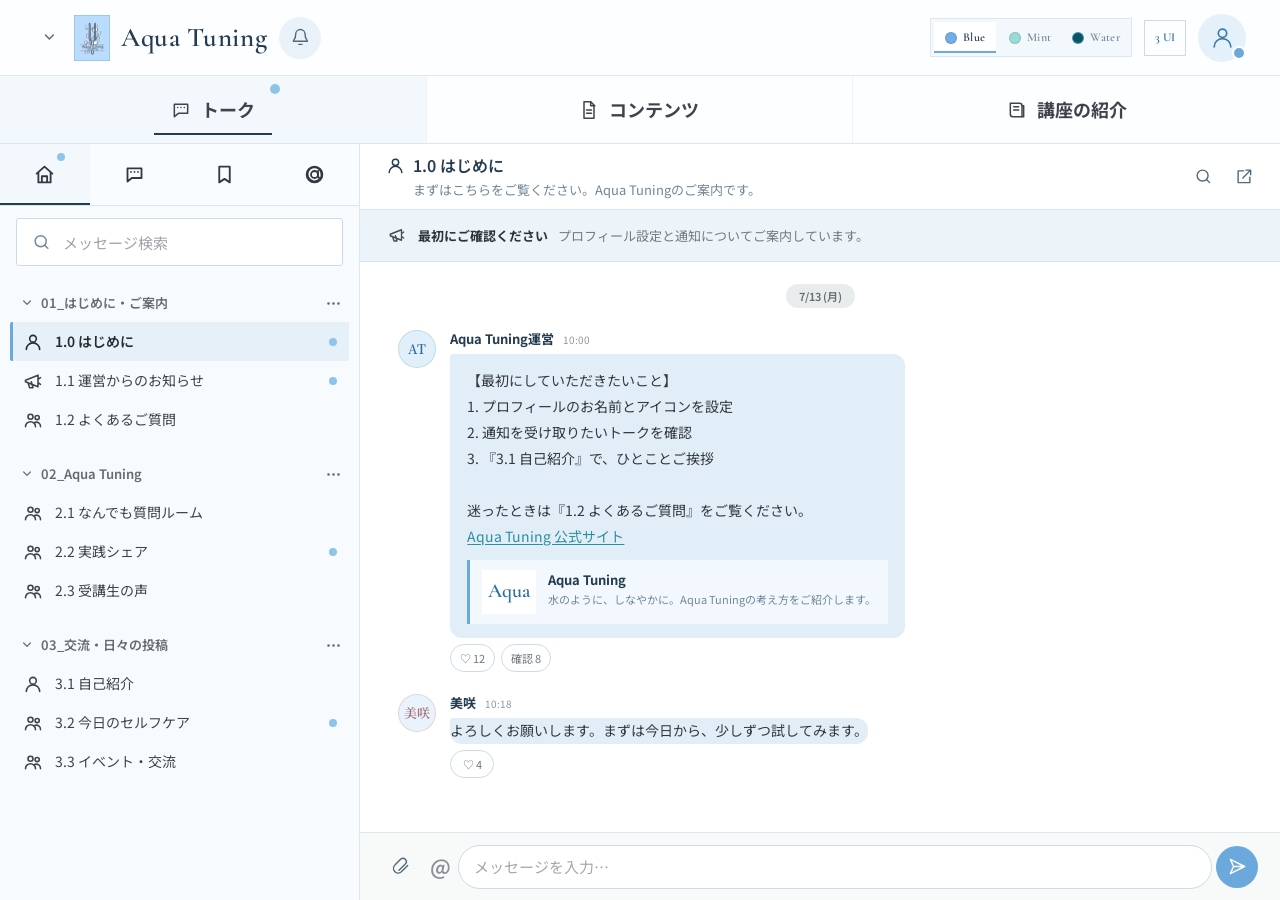
==== commit 89cd301b: "Add logo and three Aqua Tuning presentation themes" ====
--- a/index.html
+++ b/index.html
@@ -3,7 +3,7 @@
   <head>
     <meta charset="UTF-8" />
     <meta name="viewport" content="width=device-width, initial-scale=1, viewport-fit=cover" />
-    <meta name="theme-color" content="#f8fcfb" />
+    <meta name="theme-color" id="themeColor" content="#f3f8fe" />
     <meta name="description" content="Aqua Tuningのトークとコンテンツをひとつにまとめたコミュニティポータルです。" />
     <title>Aqua Tuning</title>
     <link rel="preconnect" href="https://fonts.googleapis.com" />
@@ -11,7 +11,7 @@
     <link href="https://fonts.googleapis.com/css2?family=Cormorant+Garamond:wght@500;600&family=Noto+Sans+JP:wght@400;500;600;700&family=Noto+Serif+JP:wght@500;600&display=swap" rel="stylesheet" />
     <link rel="stylesheet" href="styles.css" />
   </head>
-  <body>
+  <body data-theme="blue">
     <svg class="svg-sprite" aria-hidden="true">
       <symbol id="i-chevron" viewBox="0 0 24 24"><path d="m7 9 5 5 5-5" /></symbol>
       <symbol id="i-bell" viewBox="0 0 24 24"><path d="M18 8a6 6 0 0 0-12 0c0 7-3 7-3 9h18c0-2-3-2-3-9M10 21h4" /></symbol>
@@ -36,22 +36,39 @@
     </svg>
 
     <div class="app-shell">
+      <div class="water-atmosphere" aria-hidden="true">
+        <span></span><span></span><span></span><span></span><span></span><span></span><span></span><span></span>
+      </div>
       <header class="site-header">
         <div class="brand-group">
           <button class="icon-button workspace-button" type="button" aria-label="メニューを開く">
             <svg class="icon"><use href="#i-chevron" /></svg>
           </button>
           <a class="brand" href="?tab=talk" aria-label="Aqua Tuning ホーム">
-            <span class="brand-mark" aria-hidden="true"><span></span></span>
+            <span class="brand-logo-frame"><img src="assets/aqua-tuning-logo.jpg" alt="" /></span>
             <span class="brand-name">Aqua Tuning</span>
           </a>
           <button class="icon-button notification-button" type="button" aria-label="通知">
             <svg class="icon"><use href="#i-bell" /></svg>
           </button>
         </div>
-        <button class="profile-button" type="button" aria-label="プロフィール">
-          <span class="profile-silhouette"><svg class="icon"><use href="#i-user" /></svg></span>
-        </button>
+        <div class="header-actions">
+          <div class="theme-switcher" role="group" aria-label="UIデザインを選択">
+            <button class="theme-button is-active" type="button" data-theme-value="blue" aria-pressed="true" title="クリアブルー">
+              <span class="theme-swatch swatch-blue"></span><span class="theme-label">Blue</span>
+            </button>
+            <button class="theme-button" type="button" data-theme-value="mint" aria-pressed="false" title="ミントブルー">
+              <span class="theme-swatch swatch-mint"></span><span class="theme-label">Mint</span>
+            </button>
+            <button class="theme-button" type="button" data-theme-value="underwater" aria-pressed="false" title="アンダーウォーター">
+              <span class="theme-swatch swatch-underwater"></span><span class="theme-label">Water</span>
+            </button>
+          </div>
+          <a class="presentation-link" href="designs.html" aria-label="3つのデザインを比較" title="3案を比較">3 UI</a>
+          <button class="profile-button" type="button" aria-label="プロフィール">
+            <span class="profile-silhouette"><svg class="icon"><use href="#i-user" /></svg></span>
+          </button>
+        </div>
       </header>
 
       <nav class="primary-tabs" role="tablist" aria-label="メインメニュー">
--- a/styles.css
+++ b/styles.css
@@ -89,9 +89,23 @@
 }
 
 .app-shell {
+  position: relative;
+  isolation: isolate;
   height: 100dvh;
   min-height: 560px;
+  overflow: hidden;
   background: var(--white);
+}
+
+.water-atmosphere {
+  display: none;
+}
+
+.site-header,
+.primary-tabs,
+.main-workspace {
+  position: relative;
+  z-index: 2;
 }
 
 .site-header {
@@ -124,46 +138,22 @@
   text-decoration: none;
 }
 
-.brand-mark {
-  position: relative;
-  display: grid;
-  place-items: center;
-  width: 37px;
-  height: 37px;
-  border: 1px solid #cae6e2;
-  border-radius: 50% 50% 48% 52%;
-  background: var(--aqua-pale);
-  transform: rotate(-8deg);
-}
-
-.brand-mark::before,
-.brand-mark::after,
-.brand-mark span {
-  position: absolute;
-  content: "";
-  border: 1px solid var(--aqua);
-  border-radius: 50%;
-}
-
-.brand-mark::before {
-  width: 21px;
-  height: 8px;
-  transform: rotate(9deg);
-}
-
-.brand-mark::after {
-  width: 13px;
-  height: 5px;
-  border-color: rgba(220, 163, 174, 0.8);
-  transform: translateY(5px) rotate(9deg);
-}
-
-.brand-mark span {
-  width: 4px;
-  height: 4px;
-  border: 0;
-  background: var(--aqua);
-  transform: translate(11px, -9px);
+.brand-logo-frame {
+  display: block;
+  width: 36px;
+  height: 46px;
+  flex: 0 0 auto;
+  overflow: hidden;
+  border: 1px solid rgba(90, 150, 195, 0.28);
+  background: #b7d9f5;
+}
+
+.brand-logo-frame img {
+  display: block;
+  width: 100%;
+  height: 100%;
+  object-fit: cover;
+  object-position: center;
 }
 
 .brand-name {
@@ -172,6 +162,86 @@
   font-weight: 600;
   letter-spacing: 0.025em;
   line-height: 1;
+}
+
+.header-actions,
+.theme-switcher,
+.theme-button {
+  display: flex;
+  align-items: center;
+}
+
+.header-actions {
+  gap: 12px;
+}
+
+.theme-switcher {
+  gap: 3px;
+  padding: 3px;
+  border: 1px solid var(--line);
+  background: var(--wash);
+}
+
+.theme-button {
+  gap: 6px;
+  min-width: 62px;
+  height: 31px;
+  justify-content: center;
+  padding: 0 8px;
+  color: var(--muted);
+  font-family: var(--font-display);
+  font-size: 12px;
+  font-weight: 600;
+  letter-spacing: 0.03em;
+}
+
+.theme-button:hover,
+.theme-button.is-active {
+  color: var(--ink);
+  background: var(--white);
+}
+
+.theme-button.is-active {
+  box-shadow: inset 0 -2px 0 var(--aqua);
+}
+
+.theme-swatch {
+  width: 12px;
+  height: 12px;
+  flex: 0 0 auto;
+  border: 1px solid rgba(30, 60, 75, 0.16);
+  border-radius: 50%;
+}
+
+.swatch-blue {
+  background: #70aee4;
+}
+
+.swatch-mint {
+  background: #9adbd3;
+}
+
+.swatch-underwater {
+  border-color: rgba(120, 235, 227, 0.45);
+  background: #0b5367;
+}
+
+.presentation-link {
+  display: grid;
+  place-items: center;
+  width: 42px;
+  height: 36px;
+  border: 1px solid var(--line-strong);
+  color: var(--aqua-deep);
+  font-family: var(--font-display);
+  font-size: 12px;
+  font-weight: 600;
+  text-decoration: none;
+}
+
+.presentation-link:hover {
+  border-color: var(--aqua);
+  background: var(--aqua-pale);
 }
 
 .icon-button {
@@ -1612,23 +1682,34 @@
     gap: 8px;
   }
 
-  .brand-mark {
-    width: 31px;
-    height: 31px;
-  }
-
-  .brand-mark::before {
-    width: 18px;
-    height: 7px;
-  }
-
-  .brand-mark::after {
-    width: 11px;
-    height: 4px;
+  .brand-logo-frame {
+    width: 29px;
+    height: 38px;
   }
 
   .brand-name {
-    font-size: 22px;
+    font-size: 20px;
+  }
+
+  .header-actions {
+    gap: 6px;
+  }
+
+  .theme-switcher {
+    gap: 2px;
+    padding: 2px;
+  }
+
+  .theme-button {
+    min-width: 26px;
+    width: 26px;
+    height: 29px;
+    padding: 0;
+  }
+
+  .theme-label,
+  .presentation-link {
+    display: none;
   }
 
   .notification-button {
@@ -2127,7 +2208,7 @@
 
 @media (max-width: 360px) {
   .brand-name {
-    font-size: 20px;
+    font-size: 18px;
   }
 
   .notification-button {
@@ -2151,6 +2232,584 @@
     width: 55px;
     font-size: 8px;
   }
+}
+
+/* Presentation themes */
+body[data-theme="blue"] {
+  --ink: #243b50;
+  --ink-soft: #52687b;
+  --muted: #71879a;
+  --line: #dce8f1;
+  --line-strong: #cbdce9;
+  --wash: #f3f8fc;
+  --wash-strong: #e9f2f9;
+  --aqua: #6ba9dc;
+  --aqua-deep: #2d6f9f;
+  --aqua-soft: #e1effa;
+  --aqua-pale: #f2f8fd;
+  --rose: #8fc4e9;
+  --rose-soft: #e9f3fb;
+  --lavender: #e8f0fb;
+  --sky: #dfedf8;
+}
+
+body[data-theme="blue"] .site-header,
+body[data-theme="blue"] .primary-tabs {
+  background: rgba(252, 254, 255, 0.98);
+}
+
+body[data-theme="blue"] .profile-button {
+  color: #397aa8;
+  background: #e5f1fa;
+}
+
+body[data-theme="blue"] .talk-sidebar,
+body[data-theme="blue"] .content-sidebar {
+  background: #f7fbfe;
+}
+
+body[data-theme="blue"] .talk-subtabs {
+  background: rgba(250, 253, 255, 0.98);
+}
+
+body[data-theme="blue"] .room-row.is-selected,
+body[data-theme="blue"] .section-row.is-selected {
+  background: #e6f0f8;
+}
+
+body[data-theme="blue"] .pinned-message {
+  border-color: #d5e5f0;
+  background: #edf4f9;
+}
+
+body[data-theme="blue"] .message-body {
+  background: #e1edf7;
+}
+
+body[data-theme="blue"] .lesson-info {
+  background: #f1f6fa;
+}
+
+body[data-theme="blue"] .lesson-row:hover .lesson-info,
+body[data-theme="blue"] .lesson-row:focus-visible .lesson-info {
+  background: #e7f1f8;
+}
+
+body[data-theme="blue"] .intro-visual {
+  background:
+    radial-gradient(circle at 18% 20%, rgba(255, 255, 255, 0.9) 0 8%, transparent 8.4%),
+    linear-gradient(145deg, #dceafa, #f7fbff 48%, #d7ecf8);
+}
+
+body[data-theme="blue"] .closing-copy {
+  background: linear-gradient(90deg, #edf6fc, #f8fbfe);
+}
+
+body[data-theme="mint"] {
+  --ink: #324648;
+  --ink-soft: #566b6d;
+  --muted: #788e8d;
+  --line: #dfeae8;
+  --line-strong: #cedfdd;
+  --wash: #f3f9f7;
+  --wash-strong: #e7f2ef;
+  --aqua: #79c6bd;
+  --aqua-deep: #347f79;
+  --aqua-soft: #def2ed;
+  --aqua-pale: #f0faf7;
+  --rose: #d7abb3;
+  --rose-soft: #f6eaec;
+  --lavender: #efedf5;
+  --sky: #e0f1ef;
+}
+
+body[data-theme="mint"] .site-header,
+body[data-theme="mint"] .primary-tabs {
+  background: rgba(252, 255, 254, 0.98);
+}
+
+body[data-theme="mint"] .profile-button {
+  color: #9a6e78;
+  background: #f5e9eb;
+}
+
+body[data-theme="mint"] .talk-sidebar,
+body[data-theme="mint"] .content-sidebar {
+  background: #f7fbfa;
+}
+
+body[data-theme="mint"] .talk-subtabs {
+  background: rgba(250, 253, 252, 0.98);
+}
+
+body[data-theme="mint"] .room-row.is-selected,
+body[data-theme="mint"] .section-row.is-selected {
+  background: #e5efed;
+}
+
+body[data-theme="mint"] .pinned-message {
+  border-color: #d7e6e3;
+  background: #edf3f2;
+}
+
+body[data-theme="mint"] .message-body {
+  background: #e1f0ee;
+}
+
+body[data-theme="mint"] .lesson-info {
+  background: #f2f6f5;
+}
+
+body[data-theme="mint"] .intro-visual {
+  background:
+    radial-gradient(circle at 15% 18%, rgba(255, 255, 255, 0.88) 0 7%, transparent 7.4%),
+    linear-gradient(145deg, #e0f2ef, #fbfdfc 49%, #e7eff5);
+}
+
+body[data-theme="mint"] .closing-copy {
+  background: linear-gradient(90deg, #eaf7f4, #fbf4f5);
+}
+
+body[data-theme="underwater"] {
+  --ink: #e9fbfb;
+  --ink-soft: #c3e4e3;
+  --muted: #98c4c5;
+  --line: rgba(148, 218, 217, 0.18);
+  --line-strong: rgba(148, 218, 217, 0.3);
+  --wash: rgba(13, 70, 82, 0.75);
+  --wash-strong: rgba(18, 84, 96, 0.82);
+  --aqua: #61d2cb;
+  --aqua-deep: #8de5df;
+  --aqua-soft: #174f5a;
+  --aqua-pale: rgba(20, 83, 94, 0.72);
+  --rose: #88d8d5;
+  --rose-soft: #164957;
+  --lavender: #164554;
+  --sky: #115165;
+  color-scheme: dark;
+}
+
+body[data-theme="underwater"] {
+  background: #032a35;
+}
+
+body[data-theme="underwater"] .app-shell {
+  background:
+    radial-gradient(circle at 72% 8%, rgba(95, 219, 210, 0.14), transparent 29%),
+    radial-gradient(circle at 14% 80%, rgba(74, 142, 174, 0.18), transparent 35%),
+    linear-gradient(160deg, #073b49, #052d39 58%, #031f2a);
+}
+
+body[data-theme="underwater"] .app-shell::after {
+  position: absolute;
+  z-index: 0;
+  inset: 0;
+  background:
+    repeating-linear-gradient(105deg, transparent 0 11%, rgba(166, 246, 237, 0.025) 12%, transparent 18%),
+    linear-gradient(180deg, rgba(124, 235, 225, 0.08), transparent 28%);
+  content: "";
+  pointer-events: none;
+  animation: water-light 12s ease-in-out infinite alternate;
+}
+
+body[data-theme="underwater"] .water-atmosphere {
+  position: absolute;
+  z-index: 1;
+  inset: 0;
+  display: block;
+  overflow: hidden;
+  pointer-events: none;
+}
+
+body[data-theme="underwater"] .water-atmosphere span {
+  position: absolute;
+  bottom: -90px;
+  width: 18px;
+  height: 18px;
+  border: 1px solid rgba(190, 252, 246, 0.3);
+  border-radius: 50%;
+  background: rgba(202, 255, 250, 0.035);
+  box-shadow: inset 3px 3px 7px rgba(224, 255, 252, 0.08);
+  animation: bubble-rise 17s linear infinite;
+}
+
+body[data-theme="underwater"] .water-atmosphere span:nth-child(1) { left: 7%; width: 10px; height: 10px; animation-delay: -3s; animation-duration: 13s; }
+body[data-theme="underwater"] .water-atmosphere span:nth-child(2) { left: 22%; width: 26px; height: 26px; animation-delay: -11s; animation-duration: 20s; }
+body[data-theme="underwater"] .water-atmosphere span:nth-child(3) { left: 39%; width: 13px; height: 13px; animation-delay: -7s; animation-duration: 16s; }
+body[data-theme="underwater"] .water-atmosphere span:nth-child(4) { left: 55%; width: 34px; height: 34px; animation-delay: -14s; animation-duration: 23s; }
+body[data-theme="underwater"] .water-atmosphere span:nth-child(5) { left: 68%; width: 8px; height: 8px; animation-delay: -5s; animation-duration: 12s; }
+body[data-theme="underwater"] .water-atmosphere span:nth-child(6) { left: 79%; width: 22px; height: 22px; animation-delay: -9s; animation-duration: 18s; }
+body[data-theme="underwater"] .water-atmosphere span:nth-child(7) { left: 89%; width: 14px; height: 14px; animation-delay: -1s; animation-duration: 15s; }
+body[data-theme="underwater"] .water-atmosphere span:nth-child(8) { left: 47%; width: 7px; height: 7px; animation-delay: -12s; animation-duration: 11s; }
+
+body[data-theme="underwater"] .site-header {
+  border-color: var(--line);
+  background: rgba(4, 42, 53, 0.88);
+  backdrop-filter: blur(18px);
+}
+
+body[data-theme="underwater"] .brand-logo-frame {
+  border-color: rgba(130, 230, 224, 0.42);
+  box-shadow: 0 0 24px rgba(95, 219, 210, 0.12);
+}
+
+body[data-theme="underwater"] .brand-name {
+  color: #e8ffff;
+  text-shadow: 0 1px 18px rgba(91, 218, 210, 0.18);
+}
+
+body[data-theme="underwater"] .notification-button,
+body[data-theme="underwater"] .profile-button {
+  color: #a9ddda;
+  background: rgba(18, 82, 94, 0.82);
+}
+
+body[data-theme="underwater"] .theme-switcher {
+  border-color: var(--line);
+  background: rgba(2, 35, 44, 0.48);
+}
+
+body[data-theme="underwater"] .theme-button:hover,
+body[data-theme="underwater"] .theme-button.is-active {
+  color: #e9ffff;
+  background: rgba(35, 105, 115, 0.72);
+}
+
+body[data-theme="underwater"] .presentation-link {
+  border-color: var(--line-strong);
+  color: #b8ece8;
+}
+
+body[data-theme="underwater"] .presentation-link:hover {
+  background: rgba(35, 105, 115, 0.72);
+}
+
+body[data-theme="underwater"] .primary-tabs {
+  border-color: var(--line);
+  background: rgba(5, 48, 60, 0.88);
+  backdrop-filter: blur(14px);
+}
+
+body[data-theme="underwater"] .primary-tab {
+  border-color: var(--line);
+  color: #bfe4e3;
+}
+
+body[data-theme="underwater"] .primary-tab:hover,
+body[data-theme="underwater"] .primary-tab.is-active {
+  background: rgba(27, 91, 102, 0.65);
+}
+
+body[data-theme="underwater"] .primary-tab.is-active::after,
+body[data-theme="underwater"] .talk-subtab.is-active::after {
+  background: #81ddd7;
+  box-shadow: 0 0 12px rgba(97, 210, 203, 0.45);
+}
+
+body[data-theme="underwater"] .talk-sidebar,
+body[data-theme="underwater"] .content-sidebar {
+  border-color: var(--line);
+  background: rgba(6, 48, 60, 0.86);
+  backdrop-filter: blur(12px);
+}
+
+body[data-theme="underwater"] .talk-subtabs {
+  border-color: var(--line);
+  background: rgba(7, 53, 65, 0.94);
+}
+
+body[data-theme="underwater"] .talk-subtab,
+body[data-theme="underwater"] .category-heading,
+body[data-theme="underwater"] .section-tree h2,
+body[data-theme="underwater"] .all-content-links h2 {
+  color: #a9cfce;
+}
+
+body[data-theme="underwater"] .talk-subtab:hover,
+body[data-theme="underwater"] .talk-subtab.is-active,
+body[data-theme="underwater"] .all-content-links button:hover {
+  background: rgba(29, 95, 105, 0.45);
+}
+
+body[data-theme="underwater"] .talk-search input,
+body[data-theme="underwater"] .message-composer input {
+  border-color: var(--line-strong);
+  color: #e9ffff;
+  background: rgba(3, 37, 47, 0.76);
+}
+
+body[data-theme="underwater"] input::placeholder {
+  color: #82aaa9;
+}
+
+body[data-theme="underwater"] .room-row,
+body[data-theme="underwater"] .section-row,
+body[data-theme="underwater"] .all-content-links button {
+  color: #c7e5e4;
+}
+
+body[data-theme="underwater"] .room-row:hover,
+body[data-theme="underwater"] .section-row:hover {
+  background: rgba(26, 91, 102, 0.55);
+}
+
+body[data-theme="underwater"] .room-row.is-selected,
+body[data-theme="underwater"] .section-row.is-selected {
+  color: #f0ffff;
+  background: rgba(33, 105, 113, 0.72);
+}
+
+body[data-theme="underwater"] .check-icon {
+  color: var(--aqua);
+  fill: var(--aqua);
+  stroke: #083744;
+}
+
+body[data-theme="underwater"] .talk-main,
+body[data-theme="underwater"] .content-main,
+body[data-theme="underwater"] .intro-shell {
+  background: rgba(4, 38, 49, 0.64);
+}
+
+body[data-theme="underwater"] .chat-header,
+body[data-theme="underwater"] .content-header {
+  border-color: var(--line);
+  background: rgba(5, 46, 57, 0.76);
+}
+
+body[data-theme="underwater"] .pinned-message {
+  border-color: var(--line);
+  color: #cde8e7;
+  background: rgba(20, 77, 88, 0.84);
+}
+
+body[data-theme="underwater"] .pinned-message strong,
+body[data-theme="underwater"] .lesson-title,
+body[data-theme="underwater"] .content-header h1 {
+  color: #efffff;
+}
+
+body[data-theme="underwater"] .pinned-message span,
+body[data-theme="underwater"] .content-header p,
+body[data-theme="underwater"] .lesson-duration {
+  color: #9fc6c5;
+}
+
+body[data-theme="underwater"] .message-stream {
+  background:
+    radial-gradient(circle at 80% 14%, rgba(77, 181, 177, 0.08), transparent 28%),
+    linear-gradient(145deg, rgba(4, 39, 49, 0.45), rgba(5, 51, 62, 0.2));
+}
+
+body[data-theme="underwater"] .date-divider span {
+  color: #b7d8d7;
+  background: rgba(22, 83, 94, 0.86);
+}
+
+body[data-theme="underwater"] .message-avatar,
+body[data-theme="underwater"] .message-avatar.is-rose,
+body[data-theme="underwater"] .message-avatar.is-lavender {
+  border-color: rgba(112, 220, 213, 0.35);
+  color: #d7f7f4;
+  background: rgba(20, 84, 95, 0.9);
+}
+
+body[data-theme="underwater"] .message-body {
+  color: #e8fbfb;
+  background: rgba(17, 82, 100, 0.9);
+  box-shadow: inset 0 1px 0 rgba(192, 255, 249, 0.07);
+}
+
+body[data-theme="underwater"] .message-body.is-plain {
+  background: transparent;
+  box-shadow: none;
+}
+
+body[data-theme="underwater"] .message-body a {
+  color: #8fe8e1;
+}
+
+body[data-theme="underwater"] .link-preview {
+  border-color: var(--aqua);
+  background: rgba(7, 53, 65, 0.88);
+}
+
+body[data-theme="underwater"] .link-preview-mark {
+  color: #9be9e3;
+  background: rgba(25, 92, 103, 0.72);
+}
+
+body[data-theme="underwater"] .link-preview strong,
+body[data-theme="underwater"] .feature-lines strong {
+  color: #efffff;
+}
+
+body[data-theme="underwater"] .reaction-button {
+  border-color: var(--line-strong);
+  color: #b7d7d6;
+  background: rgba(5, 43, 53, 0.72);
+}
+
+body[data-theme="underwater"] .reaction-button.is-reacted {
+  color: #dffffc;
+  background: rgba(29, 105, 112, 0.82);
+}
+
+body[data-theme="underwater"] .message-composer {
+  border-color: var(--line);
+  background: rgba(3, 35, 45, 0.92);
+  backdrop-filter: blur(18px);
+}
+
+body[data-theme="underwater"] .message-composer.is-readonly input {
+  color: #8eb2b1;
+  background: rgba(10, 55, 65, 0.86);
+}
+
+body[data-theme="underwater"] .send-button {
+  color: #062e39;
+  background: #68d4cd;
+  box-shadow: 0 0 18px rgba(97, 210, 203, 0.23);
+}
+
+body[data-theme="underwater"] .content-section-toggle {
+  border-color: var(--line);
+  color: #d7eeed;
+  background: rgba(6, 49, 60, 0.96);
+}
+
+body[data-theme="underwater"] .all-content-links {
+  border-color: var(--line);
+}
+
+body[data-theme="underwater"] .live-mark {
+  color: #07313d;
+  background: #8ddfd9;
+}
+
+body[data-theme="underwater"] .lesson-info {
+  background: rgba(14, 67, 79, 0.88);
+}
+
+body[data-theme="underwater"] .lesson-row:hover .lesson-info,
+body[data-theme="underwater"] .lesson-row:focus-visible .lesson-info {
+  background: rgba(24, 89, 99, 0.92);
+}
+
+body[data-theme="underwater"] .lesson-thumbnail,
+body[data-theme="underwater"] .lesson-thumbnail.is-rose,
+body[data-theme="underwater"] .lesson-thumbnail.is-lavender,
+body[data-theme="underwater"] .lesson-thumbnail.is-neutral {
+  border-color: var(--line-strong);
+  background: rgba(18, 76, 87, 0.94);
+}
+
+body[data-theme="underwater"] .thumb-number,
+body[data-theme="underwater"] .thumb-title,
+body[data-theme="underwater"] .lesson-type-icon {
+  color: #c7eae8;
+}
+
+body[data-theme="underwater"] .lesson-thumbnail::before,
+body[data-theme="underwater"] .lesson-thumbnail::after {
+  border-color: rgba(115, 222, 214, 0.42);
+}
+
+body[data-theme="underwater"] .progress-track {
+  background: rgba(150, 214, 213, 0.2);
+}
+
+body[data-theme="underwater"] .progress-label {
+  color: #9be7e1;
+}
+
+body[data-theme="underwater"] .intro-visual {
+  background:
+    radial-gradient(ellipse at 32% 0%, rgba(153, 242, 233, 0.2), transparent 32%),
+    radial-gradient(circle at 78% 68%, rgba(75, 175, 176, 0.18), transparent 28%),
+    linear-gradient(155deg, #0a5362, #063a49 48%, #032a36);
+}
+
+body[data-theme="underwater"] .intro-visual::after {
+  background: linear-gradient(180deg, transparent, rgba(2, 29, 38, 0.54));
+}
+
+body[data-theme="underwater"] .visual-kicker,
+body[data-theme="underwater"] .section-kicker,
+body[data-theme="underwater"] .aside-eyebrow,
+body[data-theme="underwater"] .aside-label {
+  color: #8de5df;
+}
+
+body[data-theme="underwater"] .intro-visual h1,
+body[data-theme="underwater"] .intro-section h2,
+body[data-theme="underwater"] .intro-summary h2,
+body[data-theme="underwater"] .membership-status {
+  color: #efffff;
+}
+
+body[data-theme="underwater"] .visual-jp,
+body[data-theme="underwater"] .intro-section > p:last-child,
+body[data-theme="underwater"] .plain-check-list li,
+body[data-theme="underwater"] .feature-lines p,
+body[data-theme="underwater"] .summary-copy {
+  color: #b5d5d4;
+}
+
+body[data-theme="underwater"] .intro-section,
+body[data-theme="underwater"] .plain-check-list li,
+body[data-theme="underwater"] .feature-lines,
+body[data-theme="underwater"] .feature-lines > div {
+  border-color: var(--line);
+}
+
+body[data-theme="underwater"] .closing-copy {
+  background: linear-gradient(90deg, rgba(15, 78, 89, 0.9), rgba(10, 59, 72, 0.82));
+}
+
+body[data-theme="underwater"] .aside-section {
+  border-color: var(--line);
+  background: rgba(12, 63, 75, 0.9);
+}
+
+body[data-theme="underwater"] .status-section {
+  background: rgba(15, 70, 82, 0.92);
+}
+
+body[data-theme="underwater"] .summary-link,
+body[data-theme="underwater"] .status-section dl div {
+  border-color: var(--line-strong);
+}
+
+body[data-theme="underwater"] .status-section dd {
+  color: #e9ffff;
+}
+
+body[data-theme="underwater"] .outline-action {
+  border-color: rgba(151, 225, 220, 0.5);
+  color: #d9f3f1;
+}
+
+body[data-theme="underwater"] .outline-action:hover {
+  color: #f1ffff;
+  background: rgba(37, 111, 119, 0.7);
+}
+
+body[data-theme="underwater"] .tag {
+  color: #bff2ee;
+  background: rgba(28, 104, 111, 0.72);
+}
+
+@keyframes bubble-rise {
+  0% { transform: translate3d(0, 0, 0) scale(0.8); opacity: 0; }
+  12% { opacity: 0.65; }
+  70% { opacity: 0.38; }
+  100% { transform: translate3d(24px, -115vh, 0) scale(1.15); opacity: 0; }
+}
+
+@keyframes water-light {
+  from { transform: translateX(-1.5%) skewX(-1deg); opacity: 0.72; }
+  to { transform: translateX(1.5%) skewX(1deg); opacity: 1; }
 }
 
 @media (prefers-reduced-motion: reduce) {
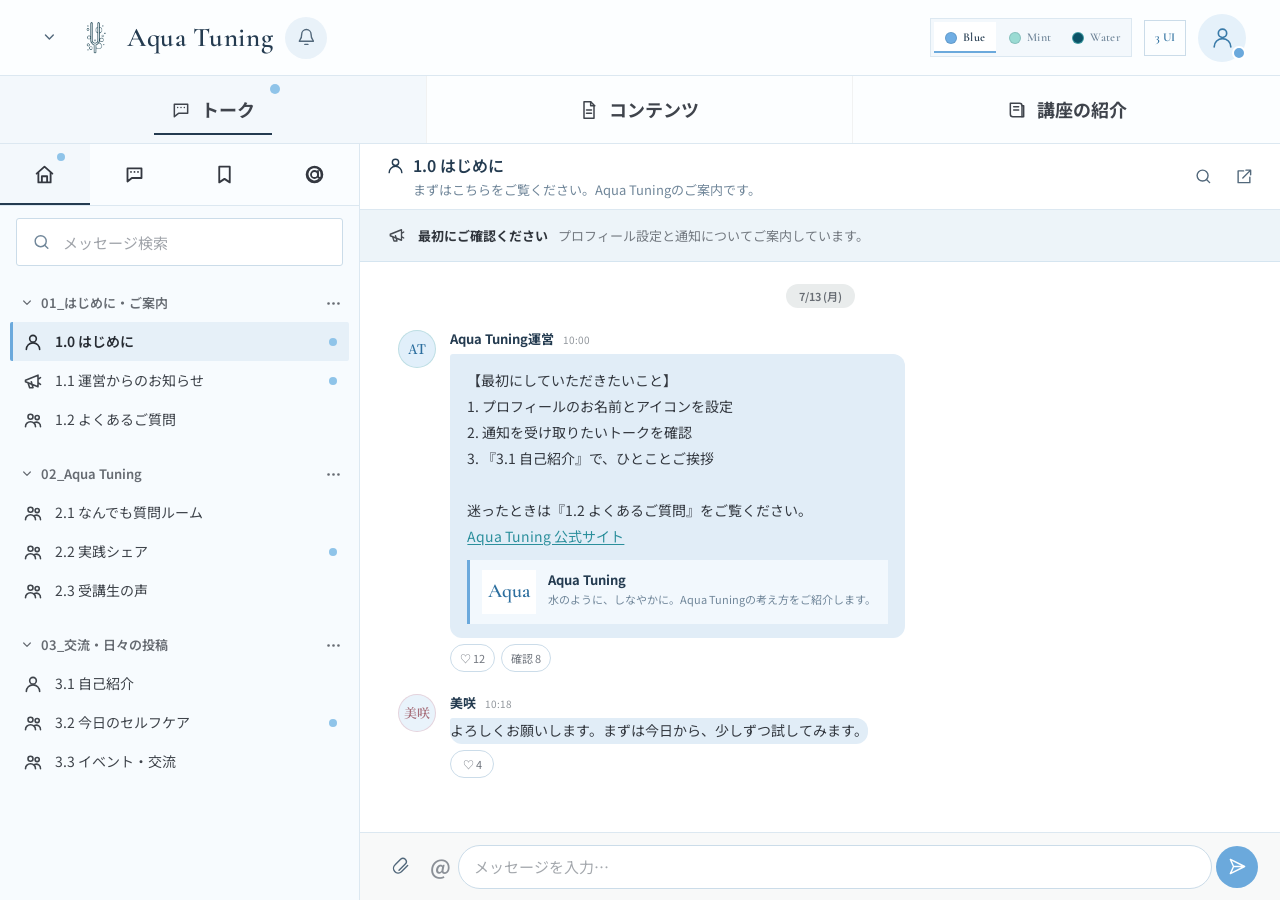
==== commit 0e42a1e9: "Replace header image with transparent Aqua Tuning mark" ====
--- a/index.html
+++ b/index.html
@@ -45,7 +45,7 @@
             <svg class="icon"><use href="#i-chevron" /></svg>
           </button>
           <a class="brand" href="?tab=talk" aria-label="Aqua Tuning ホーム">
-            <span class="brand-logo-frame"><img src="assets/aqua-tuning-logo.jpg" alt="" /></span>
+            <span class="brand-logo-frame"><img src="assets/aqua-tuning-mark.png" alt="" /></span>
             <span class="brand-name">Aqua Tuning</span>
           </a>
           <button class="icon-button notification-button" type="button" aria-label="通知">
@@ -64,7 +64,7 @@
               <span class="theme-swatch swatch-underwater"></span><span class="theme-label">Water</span>
             </button>
           </div>
-          <a class="presentation-link" href="designs.html" aria-label="3つのデザインを比較" title="3案を比較">3 UI</a>
+          <a class="presentation-link" href="designs" aria-label="3つのデザインを比較" title="3案を比較">3 UI</a>
           <button class="profile-button" type="button" aria-label="プロフィール">
             <span class="profile-silhouette"><svg class="icon"><use href="#i-user" /></svg></span>
           </button>
--- a/styles.css
+++ b/styles.css
@@ -140,19 +140,18 @@
 
 .brand-logo-frame {
   display: block;
-  width: 36px;
-  height: 46px;
+  width: 42px;
+  height: 42px;
   flex: 0 0 auto;
-  overflow: hidden;
-  border: 1px solid rgba(90, 150, 195, 0.28);
-  background: #b7d9f5;
+  overflow: visible;
+  background: transparent;
 }
 
 .brand-logo-frame img {
   display: block;
   width: 100%;
   height: 100%;
-  object-fit: cover;
+  object-fit: contain;
   object-position: center;
 }
 
@@ -1683,8 +1682,8 @@
   }
 
   .brand-logo-frame {
-    width: 29px;
-    height: 38px;
+    width: 34px;
+    height: 34px;
   }
 
   .brand-name {
@@ -2449,8 +2448,12 @@
 }
 
 body[data-theme="underwater"] .brand-logo-frame {
-  border-color: rgba(130, 230, 224, 0.42);
-  box-shadow: 0 0 24px rgba(95, 219, 210, 0.12);
+  filter: drop-shadow(0 0 8px rgba(95, 219, 210, 0.2));
+}
+
+body[data-theme="underwater"] .brand-logo-frame img {
+  filter: brightness(0) invert(1);
+  opacity: 0.9;
 }
 
 body[data-theme="underwater"] .brand-name {
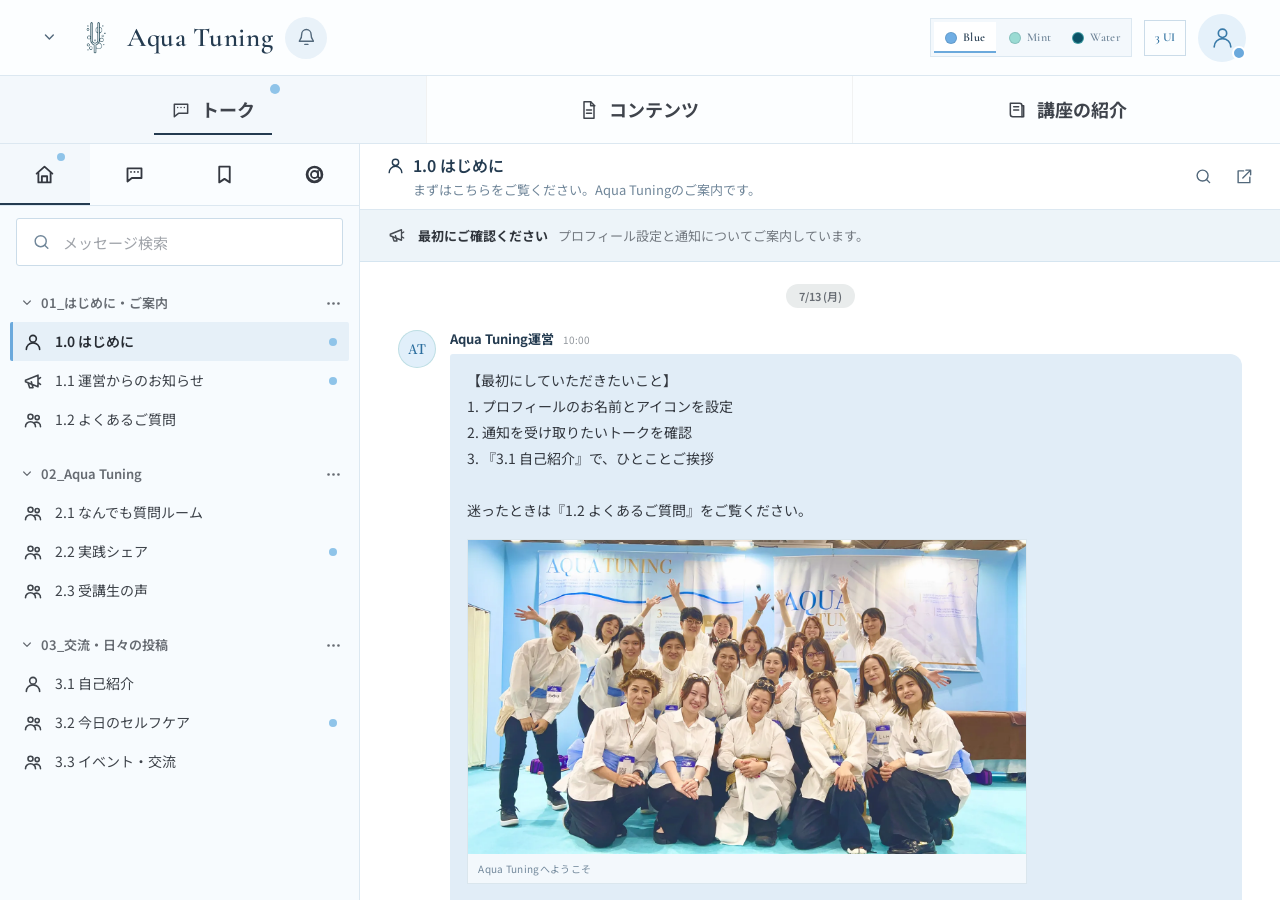
==== commit c9ac9a6d: "Add Aqua Tuning imagery and philosophy content" ====
--- a/index.html
+++ b/index.html
@@ -224,18 +224,40 @@
         <section class="main-panel" id="panel-intro" data-panel="intro" role="tabpanel" aria-labelledby="tab-intro" hidden>
           <div class="intro-shell">
             <article class="intro-article">
-              <div class="intro-visual" aria-label="水面をイメージしたAqua Tuningのビジュアル">
-                <span class="orb orb-one"></span><span class="orb orb-two"></span><span class="orb orb-three"></span>
-                <div class="water-rings" aria-hidden="true"><i></i><i></i><i></i></div>
+              <div class="intro-visual">
+                <img class="intro-hero-image" src="assets/aqua-hero.webp" alt="海辺で透明な音叉を手にするAqua Tuningのナビゲーター" />
                 <p class="visual-kicker">Tune your natural rhythm</p>
                 <h1>Aqua Tuning</h1>
-                <p class="visual-jp">水のように、しなやかに整う。</p>
-              </div>
-
-              <section class="intro-section">
-                <p class="section-kicker">About</p>
-                <h2>Aqua Tuningについて</h2>
-                <p>毎日の中で自分の感覚に静かに耳を澄ませ、心と身体のリズムを整えていくためのコミュニティです。トークとコンテンツを行き来しながら、ご自身のペースで続けられます。</p>
+                <p class="visual-jp">響きで、自分の感覚へ還る。</p>
+              </div>
+
+              <section class="intro-section intro-about-grid">
+                <div class="intro-copy">
+                  <p class="section-kicker">About</p>
+                  <h2>Aqua Tuningについて</h2>
+                  <p>Aqua Tuningは、透明な音叉の響きと振動を通して、自分の内側にある感覚へ静かに意識を向けるための時間です。</p>
+                  <p>正しさや速さを求めるのではなく、水が器に合わせて形を変えるように、一人ひとりのリズムを大切にします。この場所では、学び・実践・対話を行き来しながら、暮らしの中へ心地よい習慣をつなげていきます。</p>
+                </div>
+                <figure class="intro-inline-photo">
+                  <img src="assets/aqua-tool-sky.webp" alt="青空に掲げられた透明な音叉" loading="lazy" />
+                  <figcaption>透明な音叉が生み出す、澄んだ響き。</figcaption>
+                </figure>
+              </section>
+
+              <section class="intro-section philosophy-section">
+                <figure class="philosophy-photo">
+                  <img src="assets/aqua-philosophy.webp" alt="水辺に置かれた透明な音叉と水面の光" loading="lazy" />
+                </figure>
+                <div class="philosophy-copy">
+                  <p class="section-kicker">Philosophy</p>
+                  <h2>水のように、しなやかに。</h2>
+                  <p>響きを受け取るときに大切にしているのは、何かを無理に変えることではなく、今ここにある感覚に気づくこと。Aqua Tuningは、その人らしいリズムを尊重し、日常へ戻ってからも自分をいたわる余白を育てます。</p>
+                  <div class="philosophy-principles">
+                    <div><span>01</span><p><strong>感じる</strong>言葉になる前の小さな感覚に耳を澄ませる。</p></div>
+                    <div><span>02</span><p><strong>尊重する</strong>一人ひとりのペースと受け取り方を大切にする。</p></div>
+                    <div><span>03</span><p><strong>つなげる</strong>その場だけでなく、心地よさを日々の暮らしへ。</p></div>
+                  </div>
+                </div>
               </section>
 
               <section class="intro-section split-copy">
@@ -248,6 +270,18 @@
                   <li>無理なく続けられる整え方を知りたい</li>
                   <li>実践した感覚を安心して共有したい</li>
                 </ul>
+              </section>
+
+              <section class="intro-section navigator-section">
+                <figure class="navigator-photo">
+                  <img src="assets/aqua-navigator.webp" alt="透明な音叉を手にするAqua Tuningナビゲーター" loading="lazy" />
+                </figure>
+                <div class="navigator-copy">
+                  <p class="section-kicker">Guide</p>
+                  <h2>講師・ナビゲーター紹介</h2>
+                  <p>Aqua Tuning運営は、音叉を使った実践の場だけでなく、学び合える講習やコミュニティでの対話を大切にしています。初めての方にもわかりやすく、安心してご自身の感覚を確かめられるよう、一つひとつ丁寧にご案内します。</p>
+                  <blockquote>「うまくできること」よりも、「今の自分に気づくこと」から。</blockquote>
+                </div>
               </section>
 
               <section class="intro-section">
@@ -258,6 +292,10 @@
                   <div><span>02</span><p><strong>必要な内容を選んで見る</strong>目次から、今の自分に必要なコンテンツへすぐ移動できます。</p></div>
                   <div><span>03</span><p><strong>自分のペースで続ける</strong>進め方を決めつけず、暮らしに合わせて取り入れられます。</p></div>
                 </div>
+                <figure class="community-photo">
+                  <img src="assets/aqua-community.webp" alt="Aqua Tuningの学びに集まったメンバー" loading="lazy" />
+                  <figcaption>学び、実践し、響きを分かち合うコミュニティ。</figcaption>
+                </figure>
               </section>
 
               <section class="intro-section closing-copy">
@@ -271,7 +309,8 @@
               <section class="aside-section intro-summary">
                 <p class="aside-eyebrow">Community</p>
                 <h2>Aqua Tuning</h2>
-                <p class="summary-copy">内側のリズムを整える、小さな習慣のための場所。</p>
+                <p class="summary-copy">透明な音叉の響きから、自分の感覚へ還るための場所。</p>
+                <img class="aside-photo" src="assets/aqua-tool-detail.webp" alt="Aqua Tuningの透明な音叉" loading="lazy" />
                 <div class="summary-link"><span>みんなの体験談</span><button type="button" data-toast="体験談はトーク内の「受講生の声」からご覧いただけます。">投稿を見る</button></div>
                 <span class="tag">#セルフケア</span>
               </section>
--- a/styles.css
+++ b/styles.css
@@ -782,6 +782,31 @@
   font-weight: 700;
 }
 
+.message-photo {
+  width: min(100%, 560px);
+  margin: 15px 0 2px;
+  overflow: hidden;
+  border: 1px solid rgba(87, 139, 158, 0.16);
+  background: var(--wash);
+  white-space: normal;
+}
+
+.message-photo img {
+  display: block;
+  width: 100%;
+  aspect-ratio: 16 / 9;
+  object-fit: cover;
+  object-position: center 28%;
+}
+
+.message-photo figcaption {
+  padding: 7px 10px;
+  color: var(--muted);
+  font-size: 10px;
+  letter-spacing: 0.03em;
+  line-height: 1.5;
+}
+
 .link-preview {
   display: grid;
   grid-template-columns: 54px minmax(0, 1fr);
@@ -1153,6 +1178,49 @@
   background: #f2f4f4;
 }
 
+.lesson-photo {
+  display: block;
+  width: 100%;
+  height: 100%;
+  min-height: 92px;
+  object-fit: cover;
+  transition: transform 320ms ease;
+}
+
+.lesson-row:hover .lesson-photo,
+.lesson-row:focus-visible .lesson-photo {
+  transform: scale(1.035);
+}
+
+.lesson-thumbnail.has-photo::before {
+  z-index: 1;
+  inset: 0;
+  width: auto;
+  height: auto;
+  border: 0;
+  border-radius: 0;
+  background: linear-gradient(180deg, rgba(12, 42, 55, 0.04), rgba(12, 42, 55, 0.68));
+}
+
+.lesson-thumbnail.has-photo::after {
+  display: none;
+}
+
+.lesson-thumbnail.has-photo .thumb-number,
+.lesson-thumbnail.has-photo .thumb-title {
+  z-index: 2;
+  color: #fff;
+  text-shadow: 0 1px 8px rgba(4, 28, 40, 0.5);
+}
+
+.lesson-thumbnail.has-photo .thumb-title {
+  top: auto;
+  right: 10px;
+  bottom: 9px;
+  width: auto;
+  transform: none;
+}
+
 .thumb-number {
   position: absolute;
   top: 7px;
@@ -1276,24 +1344,33 @@
   display: flex;
   min-height: clamp(330px, 48vw, 570px);
   overflow: hidden;
-  align-items: center;
+  align-items: flex-start;
   justify-content: center;
   flex-direction: column;
   margin: 0 -2px;
+  padding: clamp(30px, 6vw, 78px);
   background:
     linear-gradient(135deg, rgba(238, 235, 246, 0.9), transparent 44%),
     linear-gradient(0deg, #e5f4f2, #f8fbfb 62%);
-  text-align: center;
+  text-align: left;
 }
 
 .intro-visual::after {
   position: absolute;
-  right: 0;
-  bottom: 0;
-  left: 0;
-  height: 28%;
-  background: linear-gradient(180deg, transparent, rgba(255, 255, 255, 0.58));
+  inset: 0;
+  background:
+    linear-gradient(90deg, rgba(10, 48, 65, 0.72), rgba(10, 48, 65, 0.18) 62%, rgba(10, 48, 65, 0.08)),
+    linear-gradient(180deg, transparent 62%, rgba(5, 35, 48, 0.25));
   content: "";
+}
+
+.intro-hero-image {
+  position: absolute;
+  inset: 0;
+  width: 100%;
+  height: 100%;
+  object-fit: cover;
+  object-position: center 45%;
 }
 
 .visual-kicker,
@@ -1305,29 +1382,32 @@
 
 .visual-kicker {
   margin: 0 0 4px;
-  color: #688f8e;
+  color: rgba(239, 255, 255, 0.92);
   font-family: var(--font-display);
   font-size: 17px;
   letter-spacing: 0.12em;
+  text-shadow: 0 2px 14px rgba(3, 30, 42, 0.32);
   text-transform: uppercase;
 }
 
 .intro-visual h1 {
   margin: 0;
-  color: #375f60;
+  color: #fff;
   font-family: var(--font-display);
   font-size: clamp(54px, 7.5vw, 102px);
   font-weight: 500;
   letter-spacing: -0.025em;
   line-height: 0.95;
+  text-shadow: 0 3px 24px rgba(3, 30, 42, 0.28);
 }
 
 .visual-jp {
   margin: 18px 0 0;
-  color: #667879;
+  color: rgba(247, 255, 255, 0.94);
   font-family: var(--font-serif);
   font-size: 14px;
   letter-spacing: 0.16em;
+  text-shadow: 0 2px 14px rgba(3, 30, 42, 0.35);
 }
 
 .orb {
@@ -1383,6 +1463,139 @@
 .intro-section {
   padding: 64px clamp(8px, 4vw, 48px);
   border-bottom: 1px solid var(--line);
+}
+
+.intro-about-grid,
+.philosophy-section,
+.navigator-section {
+  display: grid;
+  gap: clamp(30px, 5vw, 64px);
+  align-items: center;
+}
+
+.intro-about-grid {
+  grid-template-columns: minmax(0, 1.15fr) minmax(250px, 0.85fr);
+}
+
+.philosophy-section {
+  grid-template-columns: minmax(250px, 0.88fr) minmax(0, 1.12fr);
+  background: linear-gradient(110deg, var(--aqua-pale), rgba(255, 255, 255, 0));
+}
+
+.navigator-section {
+  grid-template-columns: minmax(240px, 0.82fr) minmax(0, 1.18fr);
+}
+
+.intro-copy p,
+.philosophy-copy > p,
+.navigator-copy > p {
+  margin: 0 0 16px;
+  color: #62676e;
+  font-size: 15px;
+  line-height: 2.05;
+}
+
+.intro-copy p:last-child,
+.philosophy-copy > p:last-of-type,
+.navigator-copy > p:last-of-type {
+  margin-bottom: 0;
+}
+
+.intro-inline-photo,
+.philosophy-photo,
+.navigator-photo,
+.community-photo {
+  position: relative;
+  margin: 0;
+  overflow: hidden;
+  background: var(--wash);
+}
+
+.intro-inline-photo img,
+.philosophy-photo img,
+.navigator-photo img,
+.community-photo img,
+.aside-photo {
+  display: block;
+  width: 100%;
+  object-fit: cover;
+}
+
+.intro-inline-photo img {
+  min-height: 330px;
+  aspect-ratio: 4 / 5;
+}
+
+.philosophy-photo img {
+  min-height: 490px;
+  aspect-ratio: 3 / 4;
+}
+
+.navigator-photo img {
+  min-height: 490px;
+  aspect-ratio: 3 / 4;
+  object-position: center 25%;
+}
+
+.intro-inline-photo figcaption,
+.community-photo figcaption {
+  padding: 9px 12px;
+  border-top: 1px solid var(--line);
+  color: var(--muted);
+  font-size: 10px;
+  letter-spacing: 0.03em;
+}
+
+.philosophy-principles {
+  margin-top: 27px;
+  border-top: 1px solid var(--line);
+}
+
+.philosophy-principles > div {
+  display: grid;
+  grid-template-columns: 38px minmax(0, 1fr);
+  gap: 14px;
+  padding: 15px 0;
+  border-bottom: 1px solid var(--line);
+}
+
+.philosophy-principles span {
+  color: var(--aqua-deep);
+  font-family: var(--font-display);
+  font-size: 18px;
+}
+
+.philosophy-principles p {
+  margin: 0;
+  color: var(--muted);
+  font-size: 12px;
+  line-height: 1.75;
+}
+
+.philosophy-principles strong {
+  display: block;
+  margin-bottom: 2px;
+  color: var(--ink);
+  font-family: var(--font-serif);
+  font-size: 15px;
+}
+
+.navigator-copy blockquote {
+  margin: 28px 0 0;
+  padding: 18px 0 18px 21px;
+  border-left: 2px solid var(--aqua);
+  color: var(--aqua-deep);
+  font-family: var(--font-serif);
+  font-size: clamp(17px, 2vw, 22px);
+  line-height: 1.8;
+}
+
+.community-photo {
+  margin-top: 34px;
+}
+
+.community-photo img {
+  aspect-ratio: 16 / 7;
 }
 
 .section-kicker {
@@ -1517,6 +1730,12 @@
   margin: 9px 0 24px;
   color: #747980;
   font-size: 13px;
+}
+
+.aside-photo {
+  aspect-ratio: 16 / 10;
+  margin: 0 0 18px;
+  object-position: center 52%;
 }
 
 .summary-link {
@@ -1890,6 +2109,10 @@
     line-height: 1.8;
   }
 
+  .message-photo img {
+    aspect-ratio: 4 / 3;
+  }
+
   .link-preview {
     grid-template-columns: 44px minmax(0, 1fr);
     gap: 9px;
@@ -2026,6 +2249,10 @@
     min-height: 70px;
   }
 
+  .lesson-photo {
+    min-height: 70px;
+  }
+
   .thumb-number {
     top: 3px;
     left: 6px;
@@ -2107,10 +2334,17 @@
   .intro-visual {
     min-height: 360px;
     margin: 0;
+    padding: 30px 22px;
+  }
+
+  .intro-hero-image {
+    object-position: 35% center;
   }
 
   .intro-visual h1 {
-    font-size: clamp(56px, 18vw, 78px);
+    max-width: 210px;
+    font-size: 58px;
+    line-height: 0.86;
   }
 
   .visual-kicker {
@@ -2156,6 +2390,57 @@
 
   .split-copy {
     display: block;
+  }
+
+  .intro-about-grid,
+  .philosophy-section,
+  .navigator-section {
+    display: block;
+  }
+
+  .intro-copy p,
+  .philosophy-copy > p,
+  .navigator-copy > p {
+    font-size: 13px;
+    line-height: 2;
+  }
+
+  .intro-inline-photo {
+    margin-top: 28px;
+  }
+
+  .philosophy-photo,
+  .navigator-photo {
+    margin-bottom: 30px;
+  }
+
+  .intro-inline-photo img,
+  .philosophy-photo img,
+  .navigator-photo img {
+    min-height: 0;
+    aspect-ratio: 4 / 3;
+  }
+
+  .navigator-photo img {
+    object-position: center 24%;
+  }
+
+  .philosophy-principles > div {
+    grid-template-columns: 31px minmax(0, 1fr);
+    gap: 10px;
+  }
+
+  .navigator-copy blockquote {
+    margin-top: 22px;
+    font-size: 16px;
+  }
+
+  .community-photo {
+    margin-top: 25px;
+  }
+
+  .community-photo img {
+    aspect-ratio: 4 / 3;
   }
 
   .plain-check-list {
@@ -2734,7 +3019,13 @@
 }
 
 body[data-theme="underwater"] .intro-visual::after {
-  background: linear-gradient(180deg, transparent, rgba(2, 29, 38, 0.54));
+  background:
+    linear-gradient(90deg, rgba(2, 31, 41, 0.82), rgba(2, 31, 41, 0.28) 64%, rgba(2, 31, 41, 0.14)),
+    linear-gradient(180deg, transparent 56%, rgba(2, 29, 38, 0.62));
+}
+
+body[data-theme="underwater"] .intro-hero-image {
+  filter: brightness(0.76) saturate(0.9) hue-rotate(4deg);
 }
 
 body[data-theme="underwater"] .visual-kicker,
@@ -2753,8 +3044,12 @@
 
 body[data-theme="underwater"] .visual-jp,
 body[data-theme="underwater"] .intro-section > p:last-child,
+body[data-theme="underwater"] .intro-copy p,
+body[data-theme="underwater"] .philosophy-copy > p,
+body[data-theme="underwater"] .navigator-copy > p,
 body[data-theme="underwater"] .plain-check-list li,
 body[data-theme="underwater"] .feature-lines p,
+body[data-theme="underwater"] .philosophy-principles p,
 body[data-theme="underwater"] .summary-copy {
   color: #b5d5d4;
 }
@@ -2762,8 +3057,31 @@
 body[data-theme="underwater"] .intro-section,
 body[data-theme="underwater"] .plain-check-list li,
 body[data-theme="underwater"] .feature-lines,
-body[data-theme="underwater"] .feature-lines > div {
+body[data-theme="underwater"] .feature-lines > div,
+body[data-theme="underwater"] .philosophy-principles,
+body[data-theme="underwater"] .philosophy-principles > div {
   border-color: var(--line);
+}
+
+body[data-theme="underwater"] .philosophy-section {
+  background: linear-gradient(110deg, rgba(14, 76, 88, 0.86), rgba(5, 45, 57, 0.25));
+}
+
+body[data-theme="underwater"] .philosophy-principles strong,
+body[data-theme="underwater"] .navigator-copy blockquote {
+  color: #eafffd;
+}
+
+body[data-theme="underwater"] .intro-inline-photo figcaption,
+body[data-theme="underwater"] .community-photo figcaption,
+body[data-theme="underwater"] .message-photo figcaption {
+  border-color: var(--line);
+  color: #9fc6c5;
+  background: rgba(5, 43, 54, 0.92);
+}
+
+body[data-theme="underwater"] .message-photo {
+  border-color: var(--line-strong);
 }
 
 body[data-theme="underwater"] .closing-copy {
